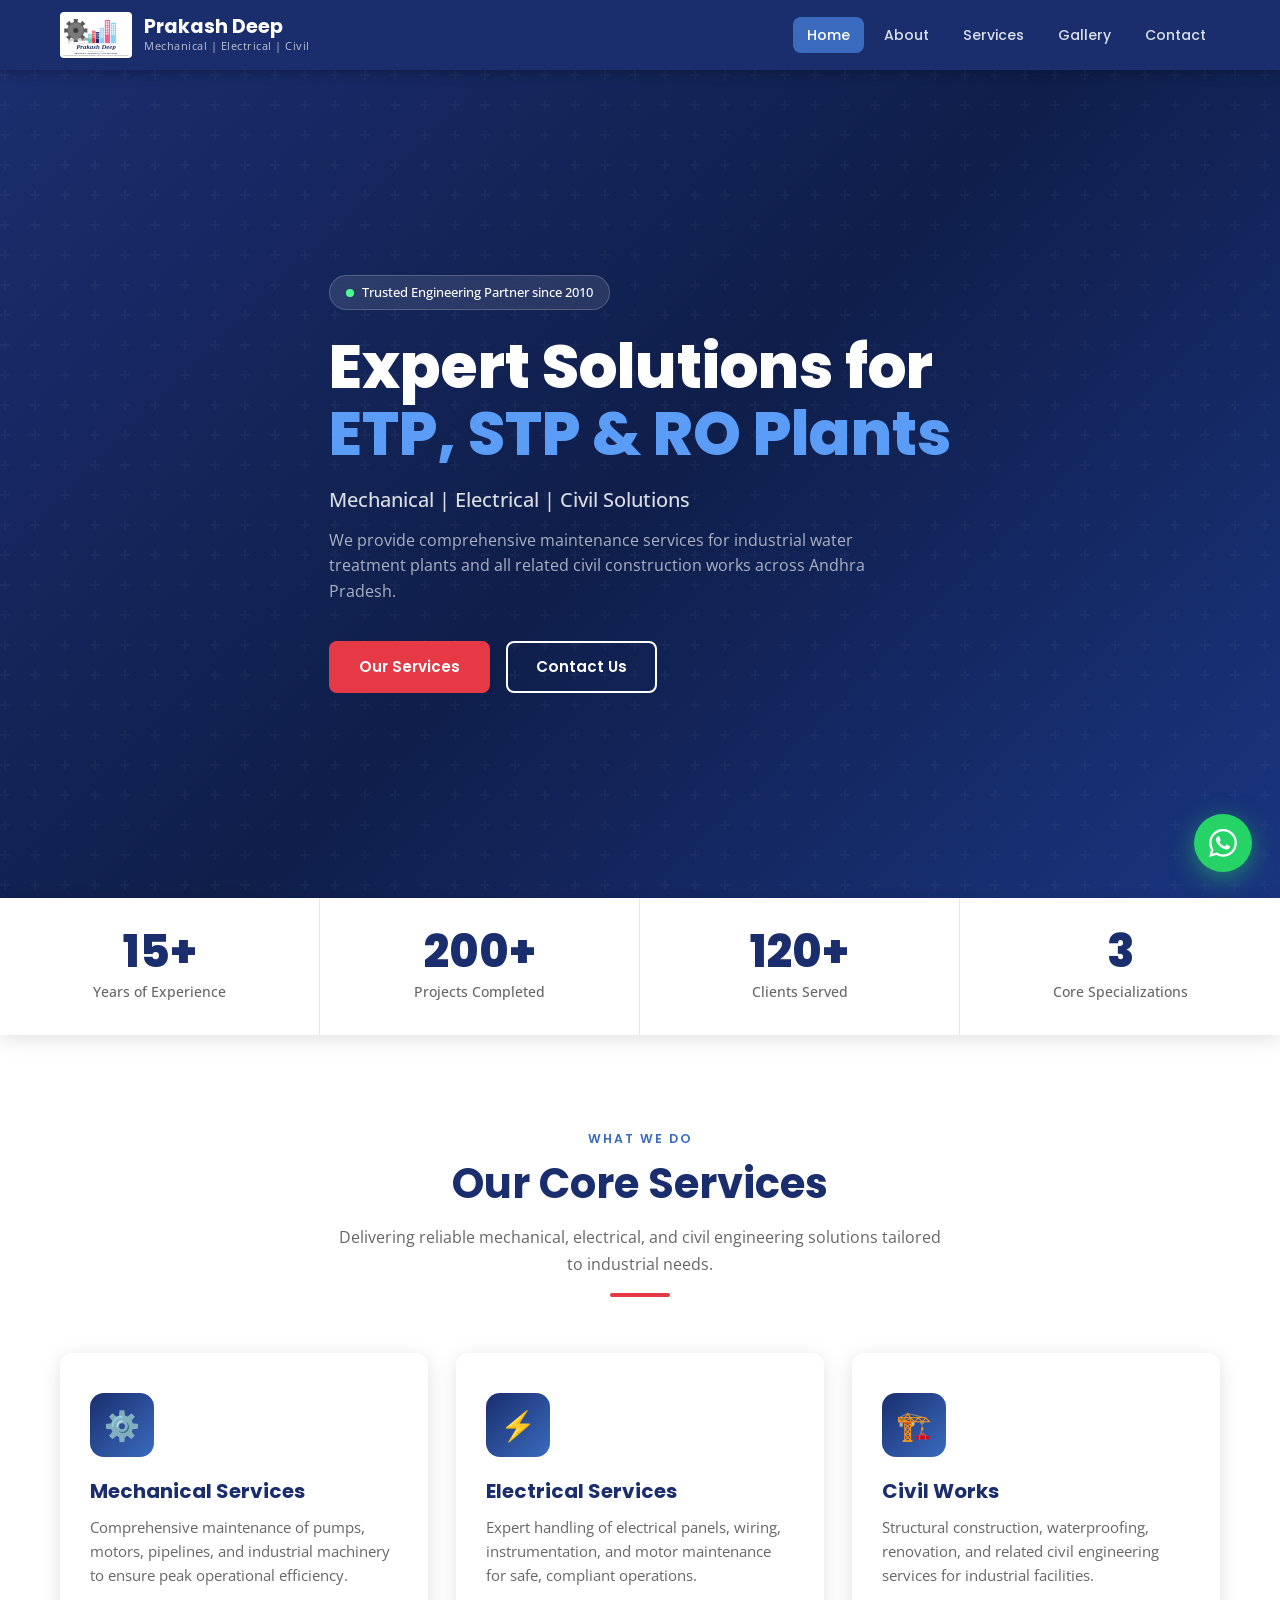
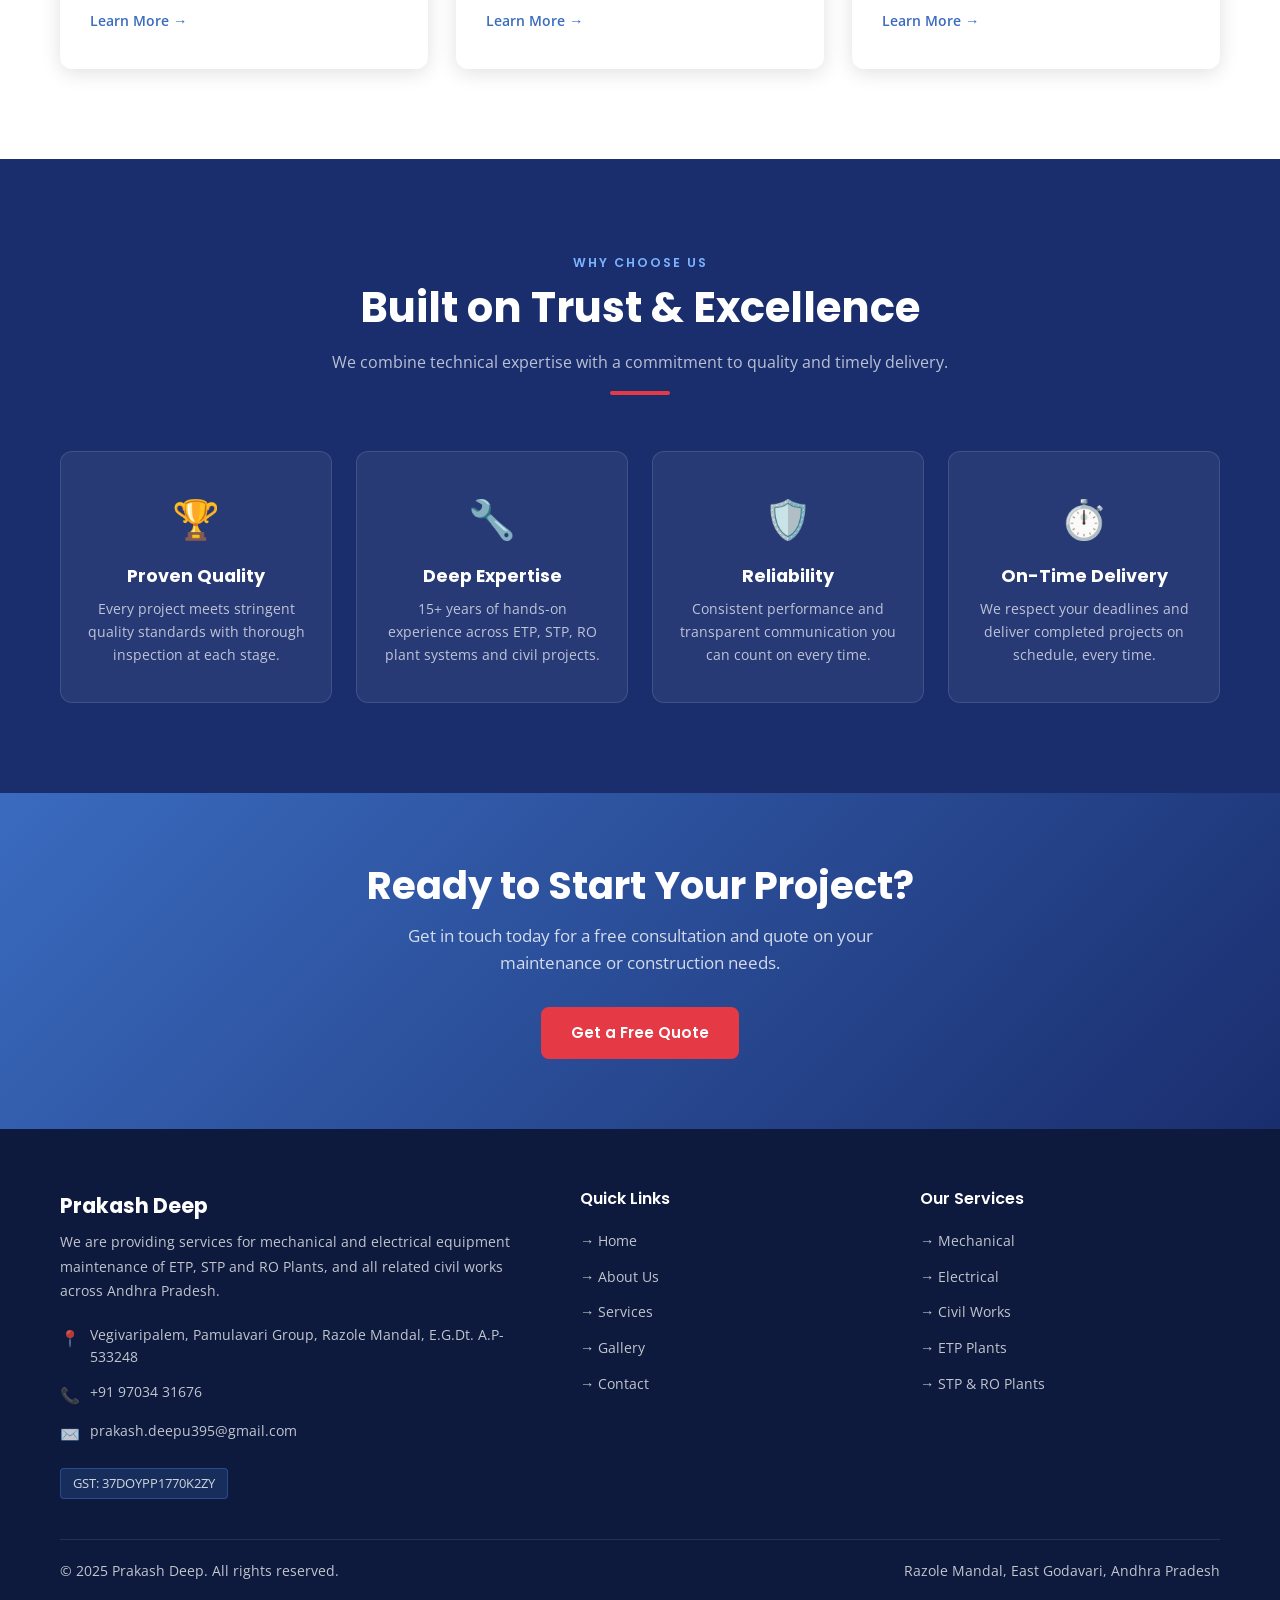
==== index.html @ 6a8afd5a "Initial commit – Prakash Deep business website 5-page static site (Home, About, Services, Gallery, C" ====
<!DOCTYPE html>
<html lang="en">
<head>
  <meta charset="UTF-8" />
  <meta name="viewport" content="width=device-width, initial-scale=1.0" />
  <title>Prakash Deep – Mechanical | Electrical | Civil Solutions</title>
  <meta name="description" content="Prakash Deep – Expert ETP, STP, RO Plant maintenance and civil works in Razole Mandal, East Godavari, Andhra Pradesh." />
  <link rel="icon" href="favicon.ico" />
  <link rel="stylesheet" href="css/style.css" />
</head>
<body>

<!-- ─── NAVBAR ─────────────────────────────────────────── -->
<nav class="navbar">
  <div class="nav-inner">
    <a href="index.html" class="nav-logo">
      <img src="images/logo.svg" alt="Prakash Deep Logo" />
      <div class="nav-logo-text">
        <div class="brand-name">Prakash Deep</div>
        <div class="brand-tagline">Mechanical | Electrical | Civil</div>
      </div>
    </a>

    <ul class="nav-links" id="navLinks">
      <li><a href="index.html" class="active">Home</a></li>
      <li><a href="about.html">About</a></li>
      <li><a href="services.html">Services</a></li>
      <li><a href="gallery.html">Gallery</a></li>
      <li><a href="contact.html">Contact</a></li>
    </ul>

    <button class="hamburger" id="hamburger" aria-label="Toggle menu">
      <span></span><span></span><span></span>
    </button>
  </div>
</nav>

<!-- ─── HERO ────────────────────────────────────────────── -->
<section class="hero">
  <div class="container">
    <div class="hero-content">
      <div class="hero-badge">
        <span class="dot"></span>
        Trusted Engineering Partner since 2010
      </div>

      <h1>
        Expert Solutions for<br />
        <span>ETP, STP &amp; RO Plants</span>
      </h1>

      <p class="hero-sub">Mechanical | Electrical | Civil Solutions</p>

      <p class="hero-desc">
        We provide comprehensive maintenance services for industrial water treatment plants
        and all related civil construction works across Andhra Pradesh.
      </p>

      <div class="hero-cta">
        <a href="services.html" class="btn btn-primary">Our Services</a>
        <a href="contact.html" class="btn btn-outline">Contact Us</a>
      </div>
    </div>
  </div>
</section>

<!-- ─── STATS BAR ───────────────────────────────────────── -->
<section class="stats-bar">
  <div class="stats-grid">
    <div class="stat-item">
      <div class="stat-number">15+</div>
      <div class="stat-label">Years of Experience</div>
    </div>
    <div class="stat-item">
      <div class="stat-number">200+</div>
      <div class="stat-label">Projects Completed</div>
    </div>
    <div class="stat-item">
      <div class="stat-number">120+</div>
      <div class="stat-label">Clients Served</div>
    </div>
    <div class="stat-item">
      <div class="stat-number">3</div>
      <div class="stat-label">Core Specializations</div>
    </div>
  </div>
</section>

<!-- ─── SERVICES OVERVIEW ────────────────────────────────── -->
<section class="section">
  <div class="container">
    <div class="section-header">
      <span class="label">What We Do</span>
      <h2>Our Core Services</h2>
      <p>Delivering reliable mechanical, electrical, and civil engineering solutions tailored to industrial needs.</p>
      <div class="divider"></div>
    </div>

    <div class="services-grid">
      <div class="service-card">
        <div class="service-icon">⚙️</div>
        <h3>Mechanical Services</h3>
        <p>Comprehensive maintenance of pumps, motors, pipelines, and industrial machinery to ensure peak operational efficiency.</p>
        <a href="services.html#mechanical" class="read-more">Learn More →</a>
      </div>

      <div class="service-card">
        <div class="service-icon">⚡</div>
        <h3>Electrical Services</h3>
        <p>Expert handling of electrical panels, wiring, instrumentation, and motor maintenance for safe, compliant operations.</p>
        <a href="services.html#electrical" class="read-more">Learn More →</a>
      </div>

      <div class="service-card">
        <div class="service-icon">🏗️</div>
        <h3>Civil Works</h3>
        <p>Structural construction, waterproofing, renovation, and related civil engineering services for industrial facilities.</p>
        <a href="services.html#civil" class="read-more">Learn More →</a>
      </div>
    </div>
  </div>
</section>

<!-- ─── WHY CHOOSE US ────────────────────────────────────── -->
<section class="section section-navy">
  <div class="container">
    <div class="section-header">
      <span class="label" style="color:#7bb3ff">Why Choose Us</span>
      <h2 style="color:#fff">Built on Trust &amp; Excellence</h2>
      <p style="color:rgba(255,255,255,0.7)">We combine technical expertise with a commitment to quality and timely delivery.</p>
      <div class="divider"></div>
    </div>

    <div class="why-grid">
      <div class="why-card">
        <div class="why-icon">🏆</div>
        <h3>Proven Quality</h3>
        <p>Every project meets stringent quality standards with thorough inspection at each stage.</p>
      </div>
      <div class="why-card">
        <div class="why-icon">🔧</div>
        <h3>Deep Expertise</h3>
        <p>15+ years of hands-on experience across ETP, STP, RO plant systems and civil projects.</p>
      </div>
      <div class="why-card">
        <div class="why-icon">🛡️</div>
        <h3>Reliability</h3>
        <p>Consistent performance and transparent communication you can count on every time.</p>
      </div>
      <div class="why-card">
        <div class="why-icon">⏱️</div>
        <h3>On-Time Delivery</h3>
        <p>We respect your deadlines and deliver completed projects on schedule, every time.</p>
      </div>
    </div>
  </div>
</section>

<!-- ─── CTA BANNER ────────────────────────────────────────── -->
<section class="cta-banner">
  <div class="container">
    <h2>Ready to Start Your Project?</h2>
    <p>Get in touch today for a free consultation and quote on your maintenance or construction needs.</p>
    <a href="contact.html" class="btn btn-primary">Get a Free Quote</a>
  </div>
</section>

<!-- ─── FOOTER ────────────────────────────────────────────── -->
<footer>
  <div class="container">
    <div class="footer-grid">
      <div class="footer-brand">
        <div class="brand-name">Prakash Deep</div>
        <p>We are providing services for mechanical and electrical equipment maintenance of ETP, STP and RO Plants, and all related civil works across Andhra Pradesh.</p>

        <div class="footer-contact-item">
          <span class="icon">📍</span>
          <span>Vegivaripalem, Pamulavari Group, Razole Mandal, E.G.Dt. A.P-533248</span>
        </div>
        <div class="footer-contact-item">
          <span class="icon">📞</span>
          <a href="tel:+919703431676">+91 97034 31676</a>
        </div>
        <div class="footer-contact-item">
          <span class="icon">✉️</span>
          <a href="mailto:prakash.deepu395@gmail.com">prakash.deepu395@gmail.com</a>
        </div>
        <div class="gst-badge">GST: 37DOYPP1770K2ZY</div>
      </div>

      <div class="footer-col">
        <h4>Quick Links</h4>
        <ul>
          <li><a href="index.html">→ Home</a></li>
          <li><a href="about.html">→ About Us</a></li>
          <li><a href="services.html">→ Services</a></li>
          <li><a href="gallery.html">→ Gallery</a></li>
          <li><a href="contact.html">→ Contact</a></li>
        </ul>
      </div>

      <div class="footer-col">
        <h4>Our Services</h4>
        <ul>
          <li><a href="services.html#mechanical">→ Mechanical</a></li>
          <li><a href="services.html#electrical">→ Electrical</a></li>
          <li><a href="services.html#civil">→ Civil Works</a></li>
          <li><a href="services.html#etp">→ ETP Plants</a></li>
          <li><a href="services.html#etp">→ STP &amp; RO Plants</a></li>
        </ul>
      </div>
    </div>

    <div class="footer-bottom">
      <p>© 2025 Prakash Deep. All rights reserved.</p>
      <p>Razole Mandal, East Godavari, Andhra Pradesh</p>
    </div>
  </div>
</footer>

<!-- ─── WHATSAPP FLOAT ─────────────────────────────────────── -->
<a href="https://wa.me/919703431676" class="whatsapp-float" target="_blank" rel="noopener" aria-label="Chat on WhatsApp">
  <svg xmlns="http://www.w3.org/2000/svg" width="28" height="28" viewBox="0 0 24 24" fill="white">
    <path d="M17.472 14.382c-.297-.149-1.758-.867-2.03-.967-.273-.099-.471-.148-.67.15-.197.297-.767.966-.94 1.164-.173.199-.347.223-.644.075-.297-.15-1.255-.463-2.39-1.475-.883-.788-1.48-1.761-1.653-2.059-.173-.297-.018-.458.13-.606.134-.133.298-.347.446-.52.149-.174.198-.298.298-.497.099-.198.05-.371-.025-.52-.075-.149-.669-1.612-.916-2.207-.242-.579-.487-.5-.669-.51-.173-.008-.371-.01-.57-.01-.198 0-.52.074-.792.372-.272.297-1.04 1.016-1.04 2.479 0 1.462 1.065 2.875 1.213 3.074.149.198 2.096 3.2 5.077 4.487.709.306 1.262.489 1.694.625.712.227 1.36.195 1.871.118.571-.085 1.758-.719 2.006-1.413.248-.694.248-1.289.173-1.413-.074-.124-.272-.198-.57-.347m-5.421 7.403h-.004a9.87 9.87 0 01-5.031-1.378l-.361-.214-3.741.982.998-3.648-.235-.374a9.86 9.86 0 01-1.51-5.26c.001-5.45 4.436-9.884 9.888-9.884 2.64 0 5.122 1.03 6.988 2.898a9.825 9.825 0 012.893 6.994c-.003 5.45-4.437 9.884-9.885 9.884m8.413-18.297A11.815 11.815 0 0012.05 0C5.495 0 .16 5.335.157 11.892c0 2.096.547 4.142 1.588 5.945L.057 24l6.305-1.654a11.882 11.882 0 005.683 1.448h.005c6.554 0 11.89-5.335 11.893-11.893a11.821 11.821 0 00-3.48-8.413z"/>
  </svg>
</a>

<script src="js/main.js"></script>
</body>
</html>
---- css/style.css ----
@import url('https://fonts.googleapis.com/css2?family=Poppins:wght@300;400;500;600;700;800&family=Open+Sans:wght@300;400;500;600&display=swap');

*, *::before, *::after { box-sizing: border-box; margin: 0; padding: 0; }

:root {
  --navy: #1a2e6e;
  --blue: #3a6bbf;
  --red: #e63946;
  --light: #e8e8e8;
  --white: #ffffff;
  --text: #333333;
  --text-light: #666666;
  --shadow: 0 4px 20px rgba(0,0,0,0.12);
  --shadow-hover: 0 8px 32px rgba(0,0,0,0.2);
  --radius: 8px;
  --transition: all 0.3s ease;
}

html { scroll-behavior: smooth; }

body {
  font-family: 'Open Sans', sans-serif;
  color: var(--text);
  line-height: 1.6;
  overflow-x: hidden;
}

h1, h2, h3, h4, h5, h6 {
  font-family: 'Poppins', sans-serif;
  line-height: 1.2;
}

a { text-decoration: none; color: inherit; }
img { max-width: 100%; display: block; }
ul { list-style: none; }

.container {
  max-width: 1200px;
  margin: 0 auto;
  padding: 0 20px;
}

/* ─── NAVBAR ─────────────────────────────────── */
.navbar {
  position: sticky;
  top: 0;
  z-index: 1000;
  background: var(--navy);
  box-shadow: 0 2px 12px rgba(0,0,0,0.3);
}

.nav-inner {
  display: flex;
  align-items: center;
  justify-content: space-between;
  padding: 0 20px;
  height: 70px;
  max-width: 1200px;
  margin: 0 auto;
}

.nav-logo {
  display: flex;
  align-items: center;
  gap: 12px;
  color: var(--white);
}

.nav-logo img {
  height: 46px;
  width: auto;
  border-radius: 4px;
}

.nav-logo-text .brand-name {
  font-family: 'Poppins', sans-serif;
  font-weight: 700;
  font-size: 1.2rem;
  color: var(--white);
  line-height: 1.1;
}

.nav-logo-text .brand-tagline {
  font-size: 0.68rem;
  color: rgba(255,255,255,0.7);
  letter-spacing: 0.5px;
}

.nav-links {
  display: flex;
  gap: 6px;
}

.nav-links a {
  color: rgba(255,255,255,0.85);
  font-family: 'Poppins', sans-serif;
  font-size: 0.88rem;
  font-weight: 500;
  padding: 8px 14px;
  border-radius: var(--radius);
  transition: var(--transition);
}

.nav-links a:hover,
.nav-links a.active {
  background: var(--blue);
  color: var(--white);
}

.hamburger {
  display: none;
  flex-direction: column;
  gap: 5px;
  cursor: pointer;
  padding: 6px;
  background: none;
  border: none;
}

.hamburger span {
  display: block;
  width: 26px;
  height: 2px;
  background: var(--white);
  transition: var(--transition);
  border-radius: 2px;
}

.hamburger.open span:nth-child(1) { transform: translateY(7px) rotate(45deg); }
.hamburger.open span:nth-child(2) { opacity: 0; }
.hamburger.open span:nth-child(3) { transform: translateY(-7px) rotate(-45deg); }

/* ─── BUTTONS ────────────────────────────────── */
.btn {
  display: inline-block;
  padding: 12px 28px;
  border-radius: var(--radius);
  font-family: 'Poppins', sans-serif;
  font-weight: 600;
  font-size: 0.95rem;
  cursor: pointer;
  transition: var(--transition);
  border: 2px solid transparent;
}

.btn-primary {
  background: var(--red);
  color: var(--white);
  border-color: var(--red);
}

.btn-primary:hover {
  background: #c62a35;
  border-color: #c62a35;
  transform: translateY(-2px);
  box-shadow: 0 6px 20px rgba(230,57,70,0.4);
}

.btn-outline {
  background: transparent;
  color: var(--white);
  border-color: var(--white);
}

.btn-outline:hover {
  background: var(--white);
  color: var(--navy);
  transform: translateY(-2px);
}

.btn-blue {
  background: var(--blue);
  color: var(--white);
  border-color: var(--blue);
}

.btn-blue:hover {
  background: #2d59a8;
  transform: translateY(-2px);
  box-shadow: 0 6px 20px rgba(58,107,191,0.4);
}

/* ─── SECTION HEADERS ────────────────────────── */
.section-header {
  text-align: center;
  margin-bottom: 56px;
}

.section-header .label {
  display: inline-block;
  font-family: 'Poppins', sans-serif;
  font-size: 0.78rem;
  font-weight: 600;
  letter-spacing: 2px;
  text-transform: uppercase;
  color: var(--blue);
  margin-bottom: 10px;
}

.section-header h2 {
  font-size: clamp(1.8rem, 4vw, 2.6rem);
  color: var(--navy);
  margin-bottom: 16px;
}

.section-header p {
  max-width: 620px;
  margin: 0 auto;
  color: var(--text-light);
  font-size: 1.02rem;
}

.divider {
  width: 60px;
  height: 4px;
  background: var(--red);
  margin: 16px auto 0;
  border-radius: 2px;
}

/* ─── HERO ───────────────────────────────────── */
.hero {
  min-height: 92vh;
  background: linear-gradient(135deg, var(--navy) 0%, #0f1e4a 50%, #1a3580 100%);
  display: flex;
  align-items: center;
  position: relative;
  overflow: hidden;
}

.hero::before {
  content: '';
  position: absolute;
  inset: 0;
  background: url("data:image/svg+xml,%3Csvg width='60' height='60' viewBox='0 0 60 60' xmlns='http://www.w3.org/2000/svg'%3E%3Cg fill='none' fill-rule='evenodd'%3E%3Cg fill='%23ffffff' fill-opacity='0.03'%3E%3Cpath d='M36 34v-4h-2v4h-4v2h4v4h2v-4h4v-2h-4zm0-30V0h-2v4h-4v2h4v4h2V6h4V4h-4zM6 34v-4H4v4H0v2h4v4h2v-4h4v-2H6zM6 4V0H4v4H0v2h4v4h2V6h4V4H6z'/%3E%3C/g%3E%3C/g%3E%3C/svg%3E");
}

.hero-content {
  position: relative;
  z-index: 1;
  color: var(--white);
  max-width: 720px;
}

.hero-badge {
  display: inline-flex;
  align-items: center;
  gap: 8px;
  background: rgba(255,255,255,0.1);
  border: 1px solid rgba(255,255,255,0.2);
  padding: 6px 16px;
  border-radius: 50px;
  font-size: 0.82rem;
  font-weight: 500;
  margin-bottom: 24px;
  backdrop-filter: blur(10px);
}

.hero-badge .dot {
  width: 8px;
  height: 8px;
  background: #4cff91;
  border-radius: 50%;
  animation: pulse 2s infinite;
}

@keyframes pulse {
  0%, 100% { opacity: 1; transform: scale(1); }
  50% { opacity: 0.5; transform: scale(1.3); }
}

.hero h1 {
  font-size: clamp(2.2rem, 5.5vw, 3.8rem);
  font-weight: 800;
  line-height: 1.1;
  margin-bottom: 16px;
}

.hero h1 span { color: #5b9cf6; }

.hero-sub {
  font-size: clamp(1rem, 2vw, 1.25rem);
  color: rgba(255,255,255,0.85);
  margin-bottom: 12px;
  font-weight: 500;
}

.hero-desc {
  font-size: 1rem;
  color: rgba(255,255,255,0.65);
  margin-bottom: 36px;
  max-width: 560px;
}

.hero-cta { display: flex; gap: 16px; flex-wrap: wrap; }

/* ─── STATS BAR ──────────────────────────────── */
.stats-bar {
  background: var(--white);
  box-shadow: var(--shadow);
  position: relative;
  z-index: 2;
}

.stats-grid {
  display: grid;
  grid-template-columns: repeat(4, 1fr);
}

.stat-item {
  text-align: center;
  padding: 32px 20px;
  border-right: 1px solid var(--light);
  transition: var(--transition);
}

.stat-item:last-child { border-right: none; }

.stat-item:hover { background: #f8f9ff; }

.stat-number {
  font-family: 'Poppins', sans-serif;
  font-size: clamp(2rem, 4vw, 2.8rem);
  font-weight: 800;
  color: var(--navy);
  line-height: 1;
  margin-bottom: 6px;
}

.stat-label {
  font-size: 0.85rem;
  color: var(--text-light);
  font-weight: 500;
}

/* ─── SECTIONS ───────────────────────────────── */
.section { padding: 90px 0; }
.section-gray { background: #f5f7ff; }
.section-navy { background: var(--navy); color: var(--white); }

/* ─── SERVICE CARDS ──────────────────────────── */
.services-grid {
  display: grid;
  grid-template-columns: repeat(auto-fit, minmax(300px, 1fr));
  gap: 28px;
}

.service-card {
  background: var(--white);
  border-radius: 12px;
  padding: 36px 30px;
  box-shadow: var(--shadow);
  transition: var(--transition);
  border-top: 4px solid transparent;
  opacity: 0;
  transform: translateY(20px);
}

.service-card.visible {
  opacity: 1;
  transform: translateY(0);
  transition: opacity 0.6s ease, transform 0.6s ease, box-shadow 0.3s ease, border-color 0.3s ease;
}

.service-card:hover {
  box-shadow: var(--shadow-hover);
  transform: translateY(-6px);
  border-top-color: var(--blue);
}

.service-icon {
  width: 64px;
  height: 64px;
  background: linear-gradient(135deg, var(--navy), var(--blue));
  border-radius: 14px;
  display: flex;
  align-items: center;
  justify-content: center;
  font-size: 1.8rem;
  margin-bottom: 22px;
}

.service-card h3 {
  font-size: 1.25rem;
  color: var(--navy);
  margin-bottom: 12px;
}

.service-card p {
  color: var(--text-light);
  margin-bottom: 20px;
  font-size: 0.95rem;
}

.service-card .read-more {
  color: var(--blue);
  font-weight: 600;
  font-size: 0.9rem;
  display: inline-flex;
  align-items: center;
  gap: 6px;
  transition: var(--transition);
}

.service-card .read-more:hover { gap: 10px; color: var(--navy); }

/* ─── WHY CHOOSE US ──────────────────────────── */
.why-grid {
  display: grid;
  grid-template-columns: repeat(auto-fit, minmax(240px, 1fr));
  gap: 24px;
}

.why-card {
  text-align: center;
  padding: 36px 24px;
  border-radius: 12px;
  background: rgba(255,255,255,0.06);
  border: 1px solid rgba(255,255,255,0.12);
  transition: var(--transition);
  opacity: 0;
  transform: translateY(20px);
}

.why-card.visible {
  opacity: 1;
  transform: translateY(0);
  transition: opacity 0.6s ease, transform 0.6s ease, background 0.3s ease;
}

.why-card:hover { background: rgba(255,255,255,0.1); }

.why-icon {
  font-size: 2.4rem;
  margin-bottom: 16px;
}

.why-card h3 {
  font-size: 1.1rem;
  color: var(--white);
  margin-bottom: 10px;
}

.why-card p {
  font-size: 0.9rem;
  color: rgba(255,255,255,0.7);
}

/* ─── CTA BANNER ─────────────────────────────── */
.cta-banner {
  background: linear-gradient(135deg, var(--blue), var(--navy));
  padding: 70px 0;
  text-align: center;
  color: var(--white);
}

.cta-banner h2 {
  font-size: clamp(1.6rem, 3.5vw, 2.4rem);
  margin-bottom: 14px;
}

.cta-banner p {
  font-size: 1.05rem;
  color: rgba(255,255,255,0.8);
  margin-bottom: 30px;
  max-width: 540px;
  margin-left: auto;
  margin-right: auto;
}

/* ─── FOOTER ─────────────────────────────────── */
footer {
  background: #0d1a3d;
  color: rgba(255,255,255,0.75);
  padding: 60px 0 0;
}

.footer-grid {
  display: grid;
  grid-template-columns: 1.6fr 1fr 1fr;
  gap: 40px;
  padding-bottom: 40px;
  border-bottom: 1px solid rgba(255,255,255,0.1);
}

.footer-brand .brand-name {
  font-family: 'Poppins', sans-serif;
  font-size: 1.3rem;
  font-weight: 700;
  color: var(--white);
  margin-bottom: 8px;
}

.footer-brand p {
  font-size: 0.9rem;
  line-height: 1.7;
  margin-bottom: 20px;
}

.footer-contact-item {
  display: flex;
  align-items: flex-start;
  gap: 10px;
  margin-bottom: 12px;
  font-size: 0.88rem;
}

.footer-contact-item .icon { font-size: 1rem; margin-top: 2px; flex-shrink: 0; }

.footer-contact-item a:hover { color: var(--white); }

.footer-col h4 {
  font-family: 'Poppins', sans-serif;
  font-size: 1rem;
  font-weight: 600;
  color: var(--white);
  margin-bottom: 20px;
}

.footer-col ul li { margin-bottom: 10px; }

.footer-col ul li a {
  font-size: 0.9rem;
  transition: var(--transition);
  display: inline-flex;
  align-items: center;
  gap: 6px;
}

.footer-col ul li a:hover { color: var(--white); padding-left: 4px; }

.gst-badge {
  display: inline-block;
  background: rgba(58,107,191,0.25);
  border: 1px solid rgba(58,107,191,0.5);
  padding: 4px 12px;
  border-radius: 4px;
  font-size: 0.82rem;
  color: rgba(255,255,255,0.8);
  margin-top: 8px;
}

.footer-bottom {
  padding: 20px 0;
  display: flex;
  align-items: center;
  justify-content: space-between;
  flex-wrap: wrap;
  gap: 10px;
}

.footer-bottom p { font-size: 0.85rem; }

/* ─── WHATSAPP FLOAT ─────────────────────────── */
.whatsapp-float {
  position: fixed;
  bottom: 28px;
  right: 28px;
  z-index: 999;
  width: 58px;
  height: 58px;
  background: #25d366;
  border-radius: 50%;
  display: flex;
  align-items: center;
  justify-content: center;
  font-size: 1.6rem;
  box-shadow: 0 6px 24px rgba(37,211,102,0.5);
  transition: var(--transition);
  animation: float-bounce 3s ease-in-out infinite;
}

.whatsapp-float:hover {
  transform: scale(1.1);
  box-shadow: 0 8px 30px rgba(37,211,102,0.7);
}

@keyframes float-bounce {
  0%, 100% { transform: translateY(0); }
  50% { transform: translateY(-6px); }
}

/* ─── PAGE HERO (inner pages) ────────────────── */
.page-hero {
  background: linear-gradient(135deg, var(--navy), #1a3580);
  padding: 80px 0 60px;
  color: var(--white);
  text-align: center;
}

.page-hero h1 {
  font-size: clamp(2rem, 4.5vw, 3rem);
  margin-bottom: 12px;
}

.page-hero p {
  color: rgba(255,255,255,0.75);
  font-size: 1.05rem;
  max-width: 520px;
  margin: 0 auto;
}

.breadcrumb {
  display: flex;
  justify-content: center;
  align-items: center;
  gap: 8px;
  margin-bottom: 16px;
  font-size: 0.85rem;
  color: rgba(255,255,255,0.6);
}

.breadcrumb a { color: rgba(255,255,255,0.7); transition: var(--transition); }
.breadcrumb a:hover { color: var(--white); }

/* ─── ABOUT PAGE ─────────────────────────────── */
.about-grid {
  display: grid;
  grid-template-columns: 1fr 1.4fr;
  gap: 60px;
  align-items: center;
}

.about-img-wrap {
  position: relative;
}

.about-img-placeholder {
  background: linear-gradient(135deg, #e8edf8, #c5d3f0);
  border-radius: 16px;
  height: 440px;
  display: flex;
  flex-direction: column;
  align-items: center;
  justify-content: center;
  gap: 12px;
  color: var(--navy);
  font-size: 4rem;
}

.about-img-placeholder p {
  font-size: 0.9rem;
  color: var(--text-light);
  font-family: 'Poppins', sans-serif;
}

.about-badge {
  position: absolute;
  bottom: -20px;
  right: -20px;
  background: var(--navy);
  color: var(--white);
  padding: 18px 24px;
  border-radius: 12px;
  text-align: center;
  box-shadow: var(--shadow);
}

.about-badge .num {
  font-family: 'Poppins', sans-serif;
  font-size: 2rem;
  font-weight: 800;
  line-height: 1;
}

.about-badge .lbl { font-size: 0.78rem; opacity: 0.8; }

.about-content .label {
  display: inline-block;
  font-family: 'Poppins', sans-serif;
  font-size: 0.78rem;
  font-weight: 600;
  letter-spacing: 2px;
  text-transform: uppercase;
  color: var(--blue);
  margin-bottom: 12px;
}

.about-content h2 {
  font-size: clamp(1.8rem, 3.5vw, 2.6rem);
  color: var(--navy);
  margin-bottom: 20px;
}

.about-content p {
  color: var(--text-light);
  margin-bottom: 18px;
  line-height: 1.8;
}

.values-grid {
  display: grid;
  grid-template-columns: repeat(2, 1fr);
  gap: 20px;
  margin-top: 10px;
}

.value-item {
  display: flex;
  align-items: flex-start;
  gap: 14px;
  padding: 18px;
  background: #f5f7ff;
  border-radius: var(--radius);
  border-left: 3px solid var(--blue);
}

.value-icon { font-size: 1.5rem; flex-shrink: 0; }

.value-item h4 {
  font-size: 0.95rem;
  color: var(--navy);
  margin-bottom: 4px;
}

.value-item p { font-size: 0.83rem; color: var(--text-light); margin: 0; }

.gst-card {
  background: linear-gradient(135deg, var(--navy), var(--blue));
  color: var(--white);
  border-radius: 12px;
  padding: 32px;
  margin-top: 40px;
  display: flex;
  align-items: center;
  gap: 20px;
}

.gst-card .gst-icon { font-size: 2.4rem; }

.gst-card h3 { font-size: 1rem; margin-bottom: 6px; }

.gst-card .gst-num {
  font-family: 'Poppins', sans-serif;
  font-size: 1.3rem;
  font-weight: 700;
  letter-spacing: 1px;
}

/* ─── SERVICES PAGE ──────────────────────────── */
.services-full-grid {
  display: grid;
  grid-template-columns: repeat(auto-fit, minmax(320px, 1fr));
  gap: 28px;
}

.service-full-card {
  background: var(--white);
  border-radius: 12px;
  padding: 36px 30px;
  box-shadow: var(--shadow);
  transition: var(--transition);
  opacity: 0;
  transform: translateY(20px);
}

.service-full-card.visible {
  opacity: 1;
  transform: translateY(0);
  transition: opacity 0.6s ease, transform 0.6s ease, box-shadow 0.3s ease;
}

.service-full-card:hover { box-shadow: var(--shadow-hover); transform: translateY(-4px); }

.service-full-card .service-icon { margin-bottom: 20px; }

.service-full-card h3 {
  font-size: 1.3rem;
  color: var(--navy);
  margin-bottom: 16px;
}

.service-full-card ul { padding: 0; }

.service-full-card ul li {
  display: flex;
  align-items: flex-start;
  gap: 10px;
  padding: 8px 0;
  border-bottom: 1px solid #f0f0f0;
  font-size: 0.92rem;
  color: var(--text);
}

.service-full-card ul li:last-child { border-bottom: none; }

.service-full-card ul li::before {
  content: '✓';
  color: var(--blue);
  font-weight: 700;
  flex-shrink: 0;
  margin-top: 1px;
}

.highlight-section {
  background: linear-gradient(135deg, var(--navy), #1a3580);
  border-radius: 16px;
  padding: 48px 40px;
  color: var(--white);
  margin-top: 48px;
}

.highlight-section h2 {
  font-size: clamp(1.6rem, 3vw, 2.2rem);
  margin-bottom: 14px;
}

.highlight-section > p {
  color: rgba(255,255,255,0.8);
  margin-bottom: 36px;
  max-width: 640px;
}

.plant-grid {
  display: grid;
  grid-template-columns: repeat(auto-fit, minmax(220px, 1fr));
  gap: 20px;
}

.plant-card {
  background: rgba(255,255,255,0.08);
  border: 1px solid rgba(255,255,255,0.15);
  border-radius: var(--radius);
  padding: 24px 20px;
  text-align: center;
}

.plant-card .plant-icon { font-size: 2.2rem; margin-bottom: 10px; }

.plant-card h3 {
  font-size: 1rem;
  margin-bottom: 8px;
  color: var(--white);
}

.plant-card p { font-size: 0.85rem; color: rgba(255,255,255,0.7); }

/* ─── GALLERY PAGE ───────────────────────────── */
.filter-bar {
  display: flex;
  justify-content: center;
  gap: 12px;
  flex-wrap: wrap;
  margin-bottom: 40px;
}

.filter-btn {
  padding: 8px 22px;
  border-radius: 50px;
  border: 2px solid var(--navy);
  background: transparent;
  color: var(--navy);
  font-family: 'Poppins', sans-serif;
  font-size: 0.88rem;
  font-weight: 500;
  cursor: pointer;
  transition: var(--transition);
}

.filter-btn:hover,
.filter-btn.active {
  background: var(--navy);
  color: var(--white);
}

.gallery-grid {
  display: grid;
  grid-template-columns: repeat(3, 1fr);
  gap: 20px;
}

.gallery-item {
  border-radius: var(--radius);
  overflow: hidden;
  cursor: pointer;
  position: relative;
  aspect-ratio: 4/3;
  box-shadow: var(--shadow);
  transition: var(--transition);
}

.gallery-item:hover { transform: scale(1.02); box-shadow: var(--shadow-hover); }

.gallery-placeholder {
  width: 100%;
  height: 100%;
  background: linear-gradient(135deg, #c5d3f0, #e8edf8);
  display: flex;
  flex-direction: column;
  align-items: center;
  justify-content: center;
  gap: 8px;
  color: var(--navy);
  font-size: 2.2rem;
  transition: var(--transition);
}

.gallery-item:hover .gallery-placeholder { background: linear-gradient(135deg, #b0c4e8, #d5e0f5); }

.gallery-overlay {
  position: absolute;
  inset: 0;
  background: rgba(26,46,110,0.85);
  display: flex;
  flex-direction: column;
  align-items: center;
  justify-content: center;
  gap: 8px;
  color: var(--white);
  opacity: 0;
  transition: var(--transition);
}

.gallery-item:hover .gallery-overlay { opacity: 1; }

.gallery-overlay h3 { font-size: 1rem; text-align: center; padding: 0 12px; }
.gallery-overlay .cat-badge {
  font-size: 0.75rem;
  background: rgba(255,255,255,0.15);
  padding: 3px 10px;
  border-radius: 20px;
}

.gallery-item[style*="display: none"] { display: none !important; }

/* ─── LIGHTBOX ───────────────────────────────── */
.lightbox {
  position: fixed;
  inset: 0;
  background: rgba(0,0,0,0.92);
  z-index: 9999;
  display: flex;
  align-items: center;
  justify-content: center;
  opacity: 0;
  visibility: hidden;
  transition: opacity 0.3s ease, visibility 0.3s ease;
}

.lightbox.active {
  opacity: 1;
  visibility: visible;
}

.lightbox-inner {
  position: relative;
  max-width: 90vw;
  max-height: 90vh;
  background: var(--white);
  border-radius: 12px;
  overflow: hidden;
  transform: scale(0.9);
  transition: transform 0.3s ease;
}

.lightbox.active .lightbox-inner { transform: scale(1); }

.lightbox-content {
  width: min(700px, 90vw);
  aspect-ratio: 4/3;
  background: linear-gradient(135deg, #c5d3f0, #e8edf8);
  display: flex;
  flex-direction: column;
  align-items: center;
  justify-content: center;
  gap: 12px;
  font-size: 5rem;
  color: var(--navy);
}

.lightbox-footer {
  padding: 16px 24px;
  background: var(--white);
}

.lightbox-footer h3 {
  font-size: 1.1rem;
  color: var(--navy);
  margin-bottom: 4px;
}

.lightbox-footer p { font-size: 0.85rem; color: var(--text-light); }

.lightbox-close {
  position: absolute;
  top: 12px;
  right: 12px;
  width: 36px;
  height: 36px;
  background: var(--red);
  color: var(--white);
  border: none;
  border-radius: 50%;
  font-size: 1.1rem;
  cursor: pointer;
  display: flex;
  align-items: center;
  justify-content: center;
  transition: var(--transition);
  z-index: 1;
}

.lightbox-close:hover { background: #c62a35; transform: rotate(90deg); }

/* ─── CONTACT PAGE ───────────────────────────── */
.contact-grid {
  display: grid;
  grid-template-columns: 1fr 1.3fr;
  gap: 48px;
  align-items: start;
}

.contact-info-cards { display: flex; flex-direction: column; gap: 20px; }

.info-card {
  display: flex;
  align-items: flex-start;
  gap: 18px;
  background: var(--white);
  border-radius: 12px;
  padding: 24px;
  box-shadow: var(--shadow);
  transition: var(--transition);
}

.info-card:hover { transform: translateY(-3px); box-shadow: var(--shadow-hover); }

.info-card-icon {
  width: 52px;
  height: 52px;
  background: linear-gradient(135deg, var(--navy), var(--blue));
  border-radius: 12px;
  display: flex;
  align-items: center;
  justify-content: center;
  font-size: 1.4rem;
  flex-shrink: 0;
}

.info-card h3 {
  font-size: 0.95rem;
  color: var(--navy);
  margin-bottom: 4px;
}

.info-card p, .info-card a {
  font-size: 0.9rem;
  color: var(--text-light);
  line-height: 1.6;
}

.info-card a:hover { color: var(--blue); }

.contact-form-wrap {
  background: var(--white);
  border-radius: 16px;
  padding: 40px;
  box-shadow: var(--shadow);
}

.contact-form-wrap h3 {
  font-size: 1.5rem;
  color: var(--navy);
  margin-bottom: 6px;
}

.contact-form-wrap > p {
  font-size: 0.9rem;
  color: var(--text-light);
  margin-bottom: 28px;
}

.form-row { display: grid; grid-template-columns: 1fr 1fr; gap: 20px; }

.form-group { margin-bottom: 20px; }

.form-group label {
  display: block;
  font-family: 'Poppins', sans-serif;
  font-size: 0.85rem;
  font-weight: 500;
  color: var(--navy);
  margin-bottom: 8px;
}

.form-group label span { color: var(--red); }

.form-group input,
.form-group select,
.form-group textarea {
  width: 100%;
  padding: 12px 16px;
  border: 2px solid #e0e4ef;
  border-radius: var(--radius);
  font-family: 'Open Sans', sans-serif;
  font-size: 0.95rem;
  color: var(--text);
  background: var(--white);
  transition: var(--transition);
  outline: none;
}

.form-group input:focus,
.form-group select:focus,
.form-group textarea:focus {
  border-color: var(--blue);
  box-shadow: 0 0 0 3px rgba(58,107,191,0.12);
}

.form-group input.error,
.form-group select.error,
.form-group textarea.error { border-color: var(--red); }

.form-group textarea { resize: vertical; min-height: 120px; }

.field-error {
  color: var(--red);
  font-size: 0.78rem;
  margin-top: 5px;
  display: none;
}

.field-error.show { display: block; }

.form-success {
  background: #e8f8ef;
  border: 1px solid #4cbb7f;
  color: #1a6b3c;
  border-radius: var(--radius);
  padding: 16px;
  text-align: center;
  font-weight: 500;
  display: none;
  margin-top: 16px;
}

.form-success.show { display: block; }

.map-wrap {
  border-radius: 12px;
  overflow: hidden;
  box-shadow: var(--shadow);
  margin-top: 48px;
}

.map-wrap iframe { display: block; }

/* ─── RESPONSIVE ─────────────────────────────── */
@media (max-width: 900px) {
  .gallery-grid { grid-template-columns: repeat(2, 1fr); }
  .footer-grid { grid-template-columns: 1fr 1fr; }
  .about-grid { grid-template-columns: 1fr; }
  .about-img-wrap { max-width: 440px; margin: 0 auto; }
  .about-badge { right: 0; }
  .contact-grid { grid-template-columns: 1fr; }
}

@media (max-width: 768px) {
  .nav-links {
    position: fixed;
    top: 70px;
    left: 0;
    right: 0;
    background: var(--navy);
    flex-direction: column;
    padding: 20px;
    gap: 4px;
    transform: translateY(-110%);
    transition: transform 0.35s ease;
    box-shadow: 0 8px 24px rgba(0,0,0,0.3);
  }

  .nav-links.open { transform: translateY(0); }

  .hamburger { display: flex; }

  .stats-grid { grid-template-columns: repeat(2, 1fr); }
  .stat-item:nth-child(2) { border-right: none; }

  .values-grid { grid-template-columns: 1fr; }
  .form-row { grid-template-columns: 1fr; }
  .footer-grid { grid-template-columns: 1fr; }
}

@media (max-width: 540px) {
  .gallery-grid { grid-template-columns: 1fr; }
  .stats-grid { grid-template-columns: repeat(2, 1fr); }
  .hero-cta { flex-direction: column; }
  .hero-cta .btn { text-align: center; }
  .contact-form-wrap { padding: 24px; }
  .highlight-section { padding: 32px 24px; }
}
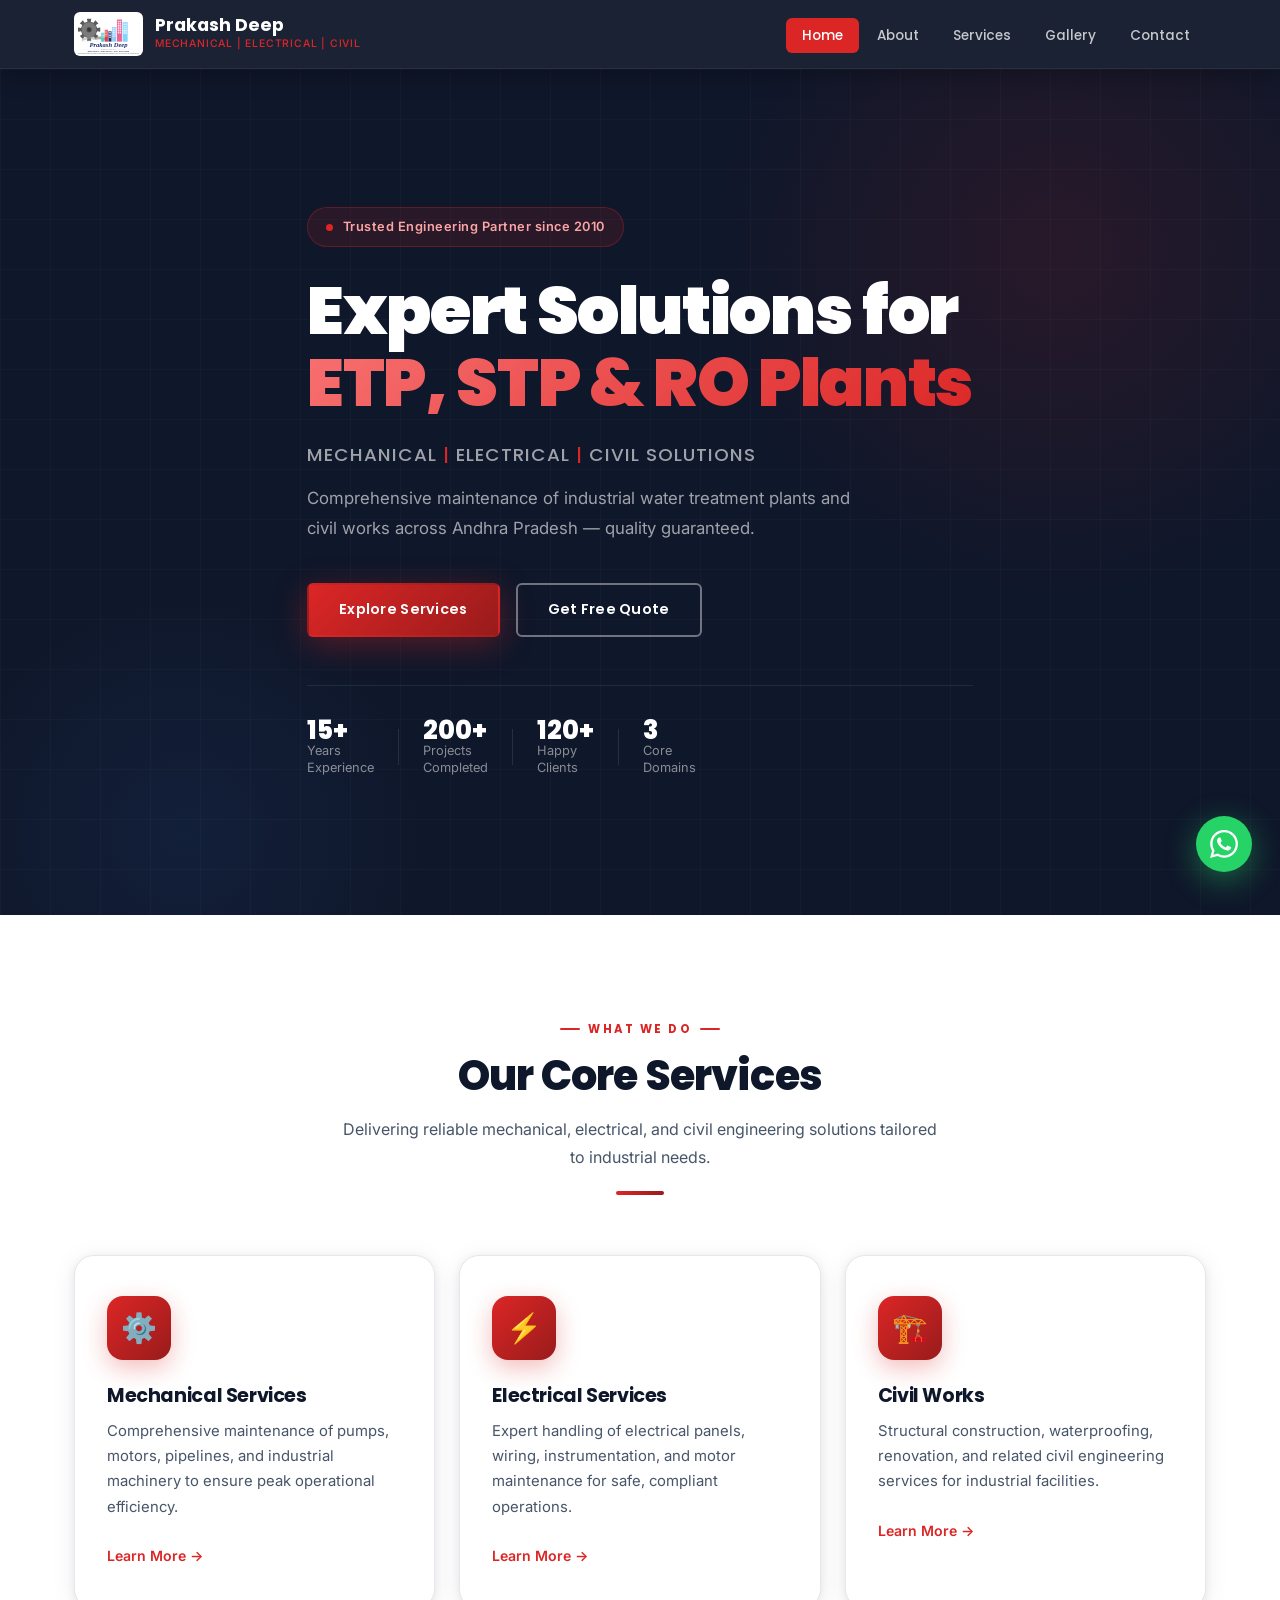
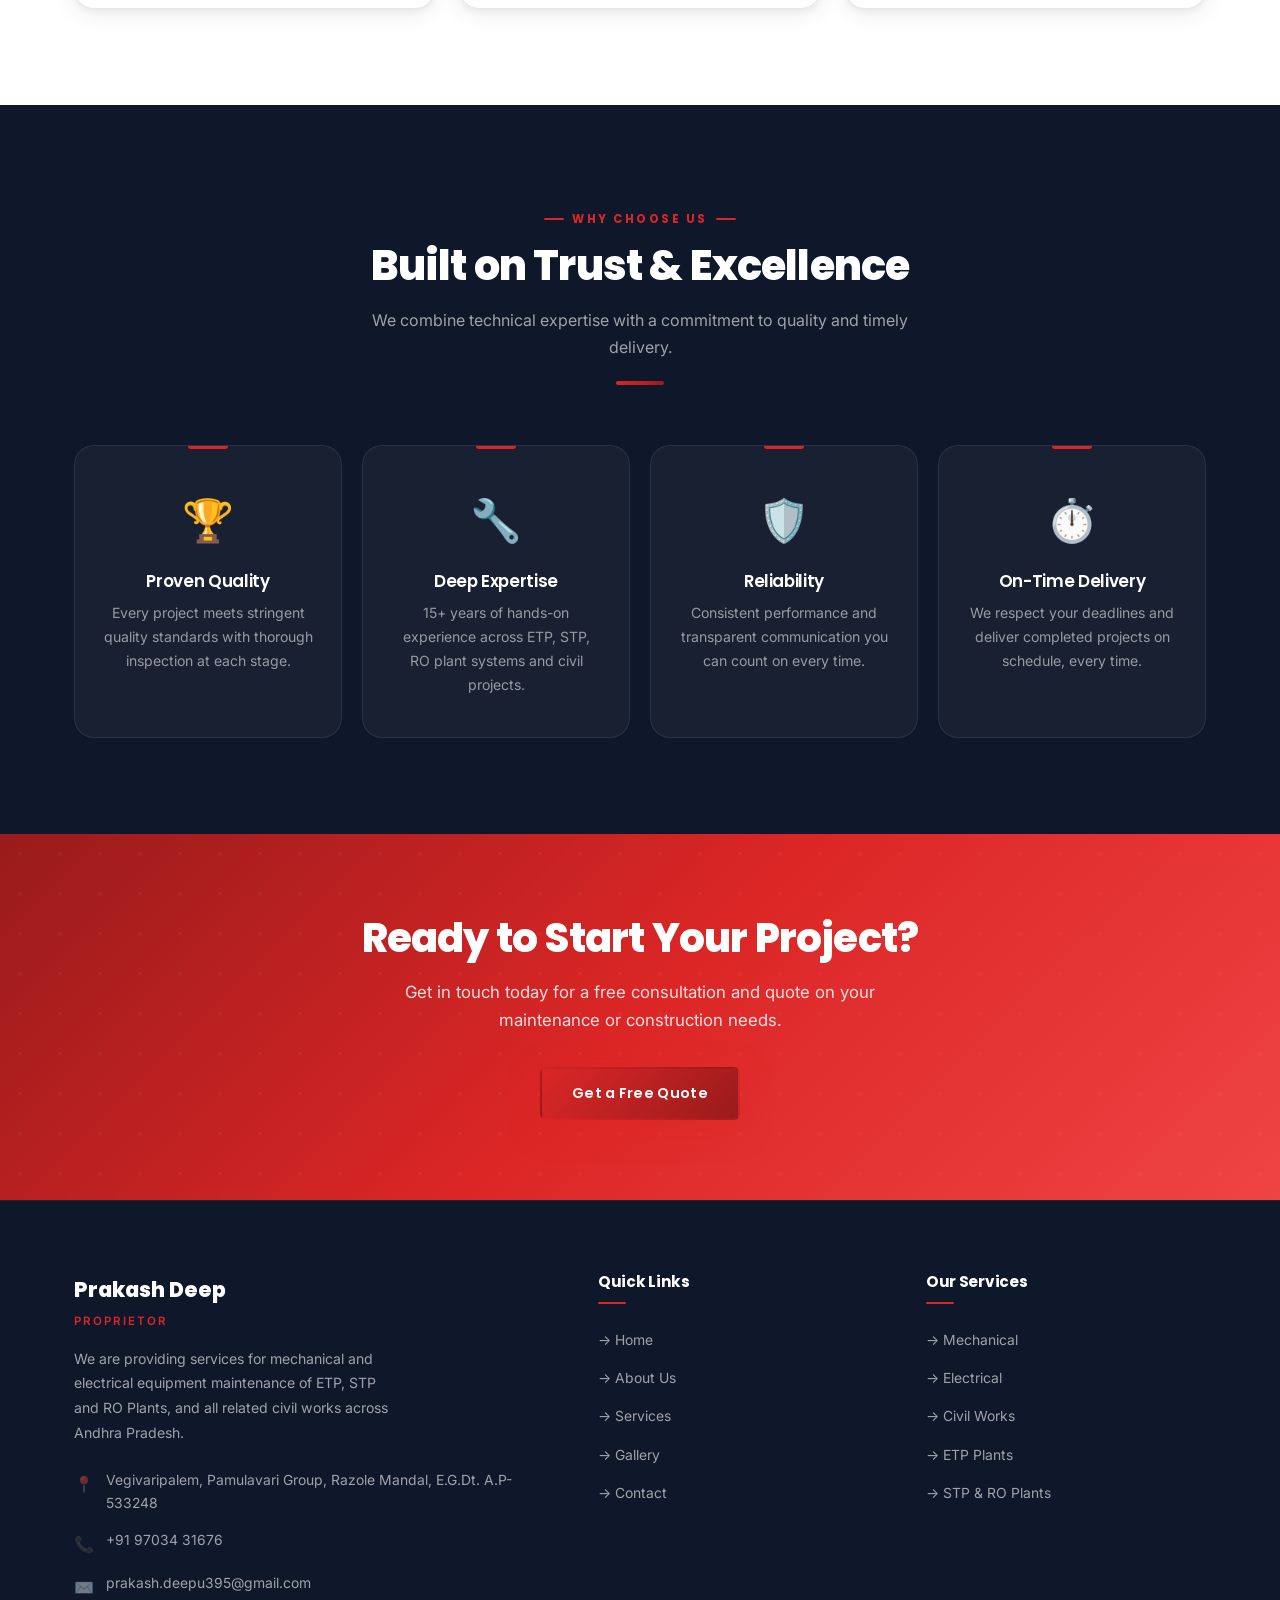
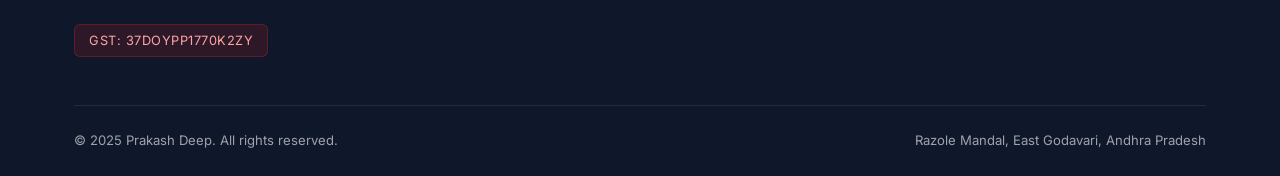
==== commit d424a002: "Premium redesign — red theme, improved mobile layout - Full CSS rewrite: red as primary accent, dark" ====
--- a/index.html
+++ b/index.html
@@ -37,6 +37,7 @@
 
 <!-- ─── HERO ────────────────────────────────────────────── -->
 <section class="hero">
+  <div class="hero-grid-bg"></div>
   <div class="container">
     <div class="hero-content">
       <div class="hero-badge">
@@ -46,45 +47,54 @@
 
       <h1>
         Expert Solutions for<br />
-        <span>ETP, STP &amp; RO Plants</span>
+        <span class="highlight">ETP, STP &amp; RO Plants</span>
       </h1>
 
-      <p class="hero-sub">Mechanical | Electrical | Civil Solutions</p>
+      <p class="hero-sub">Mechanical <span>|</span> Electrical <span>|</span> Civil Solutions</p>
 
       <p class="hero-desc">
-        We provide comprehensive maintenance services for industrial water treatment plants
-        and all related civil construction works across Andhra Pradesh.
+        Comprehensive maintenance of industrial water treatment plants
+        and civil works across Andhra Pradesh — quality guaranteed.
       </p>
 
       <div class="hero-cta">
-        <a href="services.html" class="btn btn-primary">Our Services</a>
-        <a href="contact.html" class="btn btn-outline">Contact Us</a>
-      </div>
-    </div>
-  </div>
-</section>
-
-<!-- ─── STATS BAR ───────────────────────────────────────── -->
-<section class="stats-bar">
-  <div class="stats-grid">
-    <div class="stat-item">
-      <div class="stat-number">15+</div>
-      <div class="stat-label">Years of Experience</div>
-    </div>
-    <div class="stat-item">
-      <div class="stat-number">200+</div>
-      <div class="stat-label">Projects Completed</div>
-    </div>
-    <div class="stat-item">
-      <div class="stat-number">120+</div>
-      <div class="stat-label">Clients Served</div>
-    </div>
-    <div class="stat-item">
-      <div class="stat-number">3</div>
-      <div class="stat-label">Core Specializations</div>
-    </div>
-  </div>
-</section>
+        <a href="services.html" class="btn btn-primary">Explore Services</a>
+        <a href="contact.html" class="btn btn-outline">Get Free Quote</a>
+      </div>
+
+      <div class="hero-trust">
+        <div class="trust-item">
+          <div>
+            <div class="trust-num">15+</div>
+            <div class="trust-lbl">Years<br>Experience</div>
+          </div>
+        </div>
+        <div class="trust-divider"></div>
+        <div class="trust-item">
+          <div>
+            <div class="trust-num">200+</div>
+            <div class="trust-lbl">Projects<br>Completed</div>
+          </div>
+        </div>
+        <div class="trust-divider"></div>
+        <div class="trust-item">
+          <div>
+            <div class="trust-num">120+</div>
+            <div class="trust-lbl">Happy<br>Clients</div>
+          </div>
+        </div>
+        <div class="trust-divider"></div>
+        <div class="trust-item">
+          <div>
+            <div class="trust-num">3</div>
+            <div class="trust-lbl">Core<br>Domains</div>
+          </div>
+        </div>
+      </div>
+    </div>
+  </div>
+</section>
+
 
 <!-- ─── SERVICES OVERVIEW ────────────────────────────────── -->
 <section class="section">
@@ -125,9 +135,9 @@
 <section class="section section-navy">
   <div class="container">
     <div class="section-header">
-      <span class="label" style="color:#7bb3ff">Why Choose Us</span>
+      <span class="label">Why Choose Us</span>
       <h2 style="color:#fff">Built on Trust &amp; Excellence</h2>
-      <p style="color:rgba(255,255,255,0.7)">We combine technical expertise with a commitment to quality and timely delivery.</p>
+      <p style="color:rgba(255,255,255,0.6)">We combine technical expertise with a commitment to quality and timely delivery.</p>
       <div class="divider"></div>
     </div>
 
@@ -171,6 +181,7 @@
     <div class="footer-grid">
       <div class="footer-brand">
         <div class="brand-name">Prakash Deep</div>
+        <div class="brand-sub">Proprietor</div>
         <p>We are providing services for mechanical and electrical equipment maintenance of ETP, STP and RO Plants, and all related civil works across Andhra Pradesh.</p>
 
         <div class="footer-contact-item">
--- a/css/style.css
+++ b/css/style.css
@@ -1,33 +1,47 @@
-@import url('https://fonts.googleapis.com/css2?family=Poppins:wght@300;400;500;600;700;800&family=Open+Sans:wght@300;400;500;600&display=swap');
+@import url('https://fonts.googleapis.com/css2?family=Poppins:wght@300;400;500;600;700;800;900&family=Inter:wght@300;400;500;600&display=swap');
 
 *, *::before, *::after { box-sizing: border-box; margin: 0; padding: 0; }
 
 :root {
-  --navy: #1a2e6e;
-  --blue: #3a6bbf;
-  --red: #e63946;
-  --light: #e8e8e8;
-  --white: #ffffff;
-  --text: #333333;
-  --text-light: #666666;
-  --shadow: 0 4px 20px rgba(0,0,0,0.12);
-  --shadow-hover: 0 8px 32px rgba(0,0,0,0.2);
-  --radius: 8px;
-  --transition: all 0.3s ease;
-}
-
-html { scroll-behavior: smooth; }
+  --red:        #dc2626;
+  --red-dark:   #991b1b;
+  --red-light:  #fee2e2;
+  --navy:       #0f172a;
+  --navy-mid:   #1e293b;
+  --navy-light: #334155;
+  --gold:       #f59e0b;
+  --white:      #ffffff;
+  --off-white:  #f8fafc;
+  --light:      #f1f5f9;
+  --text:       #0f172a;
+  --text-mid:   #475569;
+  --text-light: #94a3b8;
+  --border:     #e2e8f0;
+  --shadow-sm:  0 1px 3px rgba(0,0,0,0.08), 0 1px 2px rgba(0,0,0,0.06);
+  --shadow:     0 4px 24px rgba(0,0,0,0.08), 0 2px 8px rgba(0,0,0,0.06);
+  --shadow-lg:  0 20px 48px rgba(0,0,0,0.12), 0 8px 20px rgba(0,0,0,0.08);
+  --shadow-red: 0 8px 32px rgba(220,38,38,0.35);
+  --radius-sm:  6px;
+  --radius:     12px;
+  --radius-lg:  20px;
+  --ease:       cubic-bezier(0.4, 0, 0.2, 1);
+  --transition: all 0.3s var(--ease);
+}
+
+html { scroll-behavior: smooth; font-size: 16px; }
 
 body {
-  font-family: 'Open Sans', sans-serif;
+  font-family: 'Inter', sans-serif;
   color: var(--text);
-  line-height: 1.6;
+  line-height: 1.65;
   overflow-x: hidden;
+  -webkit-font-smoothing: antialiased;
 }
 
 h1, h2, h3, h4, h5, h6 {
   font-family: 'Poppins', sans-serif;
   line-height: 1.2;
+  letter-spacing: -0.02em;
 }
 
 a { text-decoration: none; color: inherit; }
@@ -35,27 +49,35 @@
 ul { list-style: none; }
 
 .container {
-  max-width: 1200px;
+  max-width: 1180px;
   margin: 0 auto;
-  padding: 0 20px;
-}
+  padding: 0 24px;
+}
+
+/* ─── SCROLLBAR ──────────────────────────────── */
+::-webkit-scrollbar { width: 6px; }
+::-webkit-scrollbar-track { background: var(--navy); }
+::-webkit-scrollbar-thumb { background: var(--red); border-radius: 3px; }
 
 /* ─── NAVBAR ─────────────────────────────────── */
 .navbar {
   position: sticky;
   top: 0;
   z-index: 1000;
-  background: var(--navy);
-  box-shadow: 0 2px 12px rgba(0,0,0,0.3);
+  background: rgba(15, 23, 42, 0.95);
+  backdrop-filter: blur(20px);
+  -webkit-backdrop-filter: blur(20px);
+  border-bottom: 1px solid rgba(255,255,255,0.06);
+  box-shadow: 0 4px 24px rgba(0,0,0,0.3);
 }
 
 .nav-inner {
   display: flex;
   align-items: center;
   justify-content: space-between;
-  padding: 0 20px;
-  height: 70px;
-  max-width: 1200px;
+  padding: 0 24px;
+  height: 68px;
+  max-width: 1180px;
   margin: 0 auto;
 }
 
@@ -64,47 +86,53 @@
   align-items: center;
   gap: 12px;
   color: var(--white);
+  flex-shrink: 0;
 }
 
 .nav-logo img {
-  height: 46px;
+  height: 44px;
   width: auto;
-  border-radius: 4px;
+  border-radius: var(--radius-sm);
 }
 
 .nav-logo-text .brand-name {
   font-family: 'Poppins', sans-serif;
   font-weight: 700;
-  font-size: 1.2rem;
+  font-size: 1.1rem;
   color: var(--white);
   line-height: 1.1;
 }
 
 .nav-logo-text .brand-tagline {
-  font-size: 0.68rem;
-  color: rgba(255,255,255,0.7);
-  letter-spacing: 0.5px;
+  font-size: 0.65rem;
+  color: var(--red);
+  letter-spacing: 0.8px;
+  font-weight: 500;
+  text-transform: uppercase;
 }
 
 .nav-links {
   display: flex;
-  gap: 6px;
+  gap: 2px;
+  align-items: center;
 }
 
 .nav-links a {
-  color: rgba(255,255,255,0.85);
+  color: rgba(255,255,255,0.75);
   font-family: 'Poppins', sans-serif;
-  font-size: 0.88rem;
+  font-size: 0.85rem;
   font-weight: 500;
-  padding: 8px 14px;
-  border-radius: var(--radius);
-  transition: var(--transition);
-}
-
-.nav-links a:hover,
+  padding: 8px 16px;
+  border-radius: var(--radius-sm);
+  transition: var(--transition);
+  position: relative;
+}
+
+.nav-links a:hover { color: var(--white); background: rgba(255,255,255,0.07); }
+
 .nav-links a.active {
-  background: var(--blue);
-  color: var(--white);
+  color: var(--white);
+  background: var(--red);
 }
 
 .hamburger {
@@ -112,14 +140,15 @@
   flex-direction: column;
   gap: 5px;
   cursor: pointer;
-  padding: 6px;
+  padding: 8px;
   background: none;
   border: none;
+  touch-action: manipulation;
 }
 
 .hamburger span {
   display: block;
-  width: 26px;
+  width: 24px;
   height: 2px;
   background: var(--white);
   transition: var(--transition);
@@ -127,177 +156,270 @@
 }
 
 .hamburger.open span:nth-child(1) { transform: translateY(7px) rotate(45deg); }
-.hamburger.open span:nth-child(2) { opacity: 0; }
+.hamburger.open span:nth-child(2) { opacity: 0; transform: scaleX(0); }
 .hamburger.open span:nth-child(3) { transform: translateY(-7px) rotate(-45deg); }
 
 /* ─── BUTTONS ────────────────────────────────── */
 .btn {
-  display: inline-block;
-  padding: 12px 28px;
-  border-radius: var(--radius);
+  display: inline-flex;
+  align-items: center;
+  justify-content: center;
+  gap: 8px;
+  padding: 13px 30px;
+  border-radius: var(--radius-sm);
   font-family: 'Poppins', sans-serif;
   font-weight: 600;
-  font-size: 0.95rem;
+  font-size: 0.9rem;
   cursor: pointer;
   transition: var(--transition);
   border: 2px solid transparent;
+  letter-spacing: 0.02em;
+  touch-action: manipulation;
+  -webkit-tap-highlight-color: transparent;
 }
 
 .btn-primary {
-  background: var(--red);
-  color: var(--white);
-  border-color: var(--red);
+  background: linear-gradient(135deg, var(--red), var(--red-dark));
+  color: var(--white);
+  box-shadow: var(--shadow-red);
 }
 
 .btn-primary:hover {
-  background: #c62a35;
-  border-color: #c62a35;
+  background: linear-gradient(135deg, #ef4444, var(--red));
   transform: translateY(-2px);
-  box-shadow: 0 6px 20px rgba(230,57,70,0.4);
-}
+  box-shadow: 0 12px 40px rgba(220,38,38,0.5);
+}
+
+.btn-primary:active { transform: translateY(0); }
 
 .btn-outline {
   background: transparent;
   color: var(--white);
+  border-color: rgba(255,255,255,0.4);
+}
+
+.btn-outline:hover {
+  background: rgba(255,255,255,0.1);
   border-color: var(--white);
-}
-
-.btn-outline:hover {
-  background: var(--white);
-  color: var(--navy);
   transform: translateY(-2px);
 }
 
 .btn-blue {
-  background: var(--blue);
-  color: var(--white);
-  border-color: var(--blue);
-}
-
-.btn-blue:hover {
-  background: #2d59a8;
-  transform: translateY(-2px);
-  box-shadow: 0 6px 20px rgba(58,107,191,0.4);
-}
-
-/* ─── SECTION HEADERS ────────────────────────── */
-.section-header {
-  text-align: center;
-  margin-bottom: 56px;
-}
-
-.section-header .label {
+  background: linear-gradient(135deg, #3b82f6, #1d4ed8);
+  color: var(--white);
+}
+
+.btn-blue:hover { transform: translateY(-2px); box-shadow: 0 8px 24px rgba(59,130,246,0.4); }
+
+/* ─── LABELS & SECTION HEADERS ───────────────── */
+.section-header { text-align: center; margin-bottom: 60px; }
+
+.section-header .label,
+.label {
+  display: inline-flex;
+  align-items: center;
+  gap: 8px;
+  font-family: 'Poppins', sans-serif;
+  font-size: 0.72rem;
+  font-weight: 700;
+  letter-spacing: 2.5px;
+  text-transform: uppercase;
+  color: var(--red);
+  margin-bottom: 12px;
+}
+
+.section-header .label::before,
+.section-header .label::after {
+  content: '';
   display: inline-block;
-  font-family: 'Poppins', sans-serif;
-  font-size: 0.78rem;
-  font-weight: 600;
-  letter-spacing: 2px;
-  text-transform: uppercase;
-  color: var(--blue);
-  margin-bottom: 10px;
+  width: 20px;
+  height: 2px;
+  background: var(--red);
+  border-radius: 1px;
 }
 
 .section-header h2 {
   font-size: clamp(1.8rem, 4vw, 2.6rem);
   color: var(--navy);
   margin-bottom: 16px;
+  font-weight: 800;
 }
 
 .section-header p {
-  max-width: 620px;
+  max-width: 600px;
   margin: 0 auto;
-  color: var(--text-light);
-  font-size: 1.02rem;
+  color: var(--text-mid);
+  font-size: 1rem;
+  line-height: 1.7;
 }
 
 .divider {
-  width: 60px;
+  width: 48px;
   height: 4px;
-  background: var(--red);
-  margin: 16px auto 0;
+  background: linear-gradient(90deg, var(--red), var(--red-dark));
+  margin: 20px auto 0;
   border-radius: 2px;
 }
 
 /* ─── HERO ───────────────────────────────────── */
 .hero {
-  min-height: 92vh;
-  background: linear-gradient(135deg, var(--navy) 0%, #0f1e4a 50%, #1a3580 100%);
+  min-height: 94vh;
+  background: var(--navy);
   display: flex;
   align-items: center;
   position: relative;
   overflow: hidden;
 }
 
+/* Geometric background elements */
 .hero::before {
   content: '';
   position: absolute;
+  top: -20%;
+  right: -10%;
+  width: 700px;
+  height: 700px;
+  background: radial-gradient(circle, rgba(220,38,38,0.12) 0%, transparent 70%);
+  border-radius: 50%;
+  pointer-events: none;
+}
+
+.hero::after {
+  content: '';
+  position: absolute;
+  bottom: -20%;
+  left: -5%;
+  width: 500px;
+  height: 500px;
+  background: radial-gradient(circle, rgba(59,130,246,0.08) 0%, transparent 70%);
+  border-radius: 50%;
+  pointer-events: none;
+}
+
+.hero-grid-bg {
+  position: absolute;
   inset: 0;
-  background: url("data:image/svg+xml,%3Csvg width='60' height='60' viewBox='0 0 60 60' xmlns='http://www.w3.org/2000/svg'%3E%3Cg fill='none' fill-rule='evenodd'%3E%3Cg fill='%23ffffff' fill-opacity='0.03'%3E%3Cpath d='M36 34v-4h-2v4h-4v2h4v4h2v-4h4v-2h-4zm0-30V0h-2v4h-4v2h4v4h2V6h4V4h-4zM6 34v-4H4v4H0v2h4v4h2v-4h4v-2H6zM6 4V0H4v4H0v2h4v4h2V6h4V4H6z'/%3E%3C/g%3E%3C/g%3E%3C/svg%3E");
+  background-image:
+    linear-gradient(rgba(255,255,255,0.025) 1px, transparent 1px),
+    linear-gradient(90deg, rgba(255,255,255,0.025) 1px, transparent 1px);
+  background-size: 50px 50px;
+  pointer-events: none;
 }
 
 .hero-content {
   position: relative;
-  z-index: 1;
-  color: var(--white);
-  max-width: 720px;
+  z-index: 2;
+  color: var(--white);
+  max-width: 780px;
+  padding: 60px 0;
 }
 
 .hero-badge {
   display: inline-flex;
   align-items: center;
-  gap: 8px;
+  gap: 10px;
+  background: rgba(220,38,38,0.12);
+  border: 1px solid rgba(220,38,38,0.3);
+  padding: 8px 18px;
+  border-radius: 50px;
+  font-size: 0.8rem;
+  font-weight: 600;
+  margin-bottom: 28px;
+  color: #fca5a5;
+  letter-spacing: 0.5px;
+}
+
+.hero-badge .dot {
+  width: 7px;
+  height: 7px;
+  background: var(--red);
+  border-radius: 50%;
+  animation: pulse-dot 2s infinite;
+  flex-shrink: 0;
+}
+
+@keyframes pulse-dot {
+  0%, 100% { opacity: 1; box-shadow: 0 0 0 0 rgba(220,38,38,0.4); }
+  50% { opacity: 0.8; box-shadow: 0 0 0 6px rgba(220,38,38,0); }
+}
+
+.hero h1 {
+  font-size: clamp(2.4rem, 5.5vw, 4.2rem);
+  font-weight: 900;
+  line-height: 1.08;
+  margin-bottom: 20px;
+  color: var(--white);
+}
+
+.hero h1 .highlight {
+  background: linear-gradient(135deg, #f87171, var(--red));
+  -webkit-background-clip: text;
+  -webkit-text-fill-color: transparent;
+  background-clip: text;
+}
+
+.hero-sub {
+  font-family: 'Poppins', sans-serif;
+  font-size: clamp(0.95rem, 2vw, 1.15rem);
+  color: rgba(255,255,255,0.6);
+  margin-bottom: 14px;
+  font-weight: 500;
+  letter-spacing: 1px;
+  text-transform: uppercase;
+}
+
+.hero-sub span { color: var(--red); }
+
+.hero-desc {
+  font-size: 1.05rem;
+  color: rgba(255,255,255,0.6);
+  margin-bottom: 40px;
+  max-width: 560px;
+  line-height: 1.75;
+}
+
+.hero-cta { display: flex; gap: 16px; flex-wrap: wrap; }
+
+.hero-trust {
+  display: flex;
+  align-items: center;
+  gap: 24px;
+  margin-top: 48px;
+  padding-top: 32px;
+  border-top: 1px solid rgba(255,255,255,0.08);
+  flex-wrap: wrap;
+}
+
+.trust-item {
+  display: flex;
+  align-items: center;
+  gap: 10px;
+}
+
+.trust-num {
+  font-family: 'Poppins', sans-serif;
+  font-size: 1.6rem;
+  font-weight: 800;
+  color: var(--white);
+  line-height: 1;
+}
+
+.trust-lbl {
+  font-size: 0.8rem;
+  color: rgba(255,255,255,0.5);
+  line-height: 1.3;
+}
+
+.trust-divider {
+  width: 1px;
+  height: 36px;
   background: rgba(255,255,255,0.1);
-  border: 1px solid rgba(255,255,255,0.2);
-  padding: 6px 16px;
-  border-radius: 50px;
-  font-size: 0.82rem;
-  font-weight: 500;
-  margin-bottom: 24px;
-  backdrop-filter: blur(10px);
-}
-
-.hero-badge .dot {
-  width: 8px;
-  height: 8px;
-  background: #4cff91;
-  border-radius: 50%;
-  animation: pulse 2s infinite;
-}
-
-@keyframes pulse {
-  0%, 100% { opacity: 1; transform: scale(1); }
-  50% { opacity: 0.5; transform: scale(1.3); }
-}
-
-.hero h1 {
-  font-size: clamp(2.2rem, 5.5vw, 3.8rem);
-  font-weight: 800;
-  line-height: 1.1;
-  margin-bottom: 16px;
-}
-
-.hero h1 span { color: #5b9cf6; }
-
-.hero-sub {
-  font-size: clamp(1rem, 2vw, 1.25rem);
-  color: rgba(255,255,255,0.85);
-  margin-bottom: 12px;
-  font-weight: 500;
-}
-
-.hero-desc {
-  font-size: 1rem;
-  color: rgba(255,255,255,0.65);
-  margin-bottom: 36px;
-  max-width: 560px;
-}
-
-.hero-cta { display: flex; gap: 16px; flex-wrap: wrap; }
+}
 
 /* ─── STATS BAR ──────────────────────────────── */
 .stats-bar {
   background: var(--white);
-  box-shadow: var(--shadow);
+  box-shadow: 0 8px 40px rgba(0,0,0,0.1);
   position: relative;
   z-index: 2;
 }
@@ -309,239 +431,339 @@
 
 .stat-item {
   text-align: center;
-  padding: 32px 20px;
-  border-right: 1px solid var(--light);
-  transition: var(--transition);
-}
-
+  padding: 36px 24px;
+  border-right: 1px solid var(--border);
+  position: relative;
+  overflow: hidden;
+  transition: var(--transition);
+}
+
+.stat-item::before {
+  content: '';
+  position: absolute;
+  bottom: 0;
+  left: 0;
+  right: 0;
+  height: 3px;
+  background: linear-gradient(90deg, var(--red), var(--red-dark));
+  transform: scaleX(0);
+  transition: transform 0.3s var(--ease);
+}
+
+.stat-item:hover::before { transform: scaleX(1); }
 .stat-item:last-child { border-right: none; }
-
-.stat-item:hover { background: #f8f9ff; }
 
 .stat-number {
   font-family: 'Poppins', sans-serif;
   font-size: clamp(2rem, 4vw, 2.8rem);
-  font-weight: 800;
-  color: var(--navy);
+  font-weight: 900;
+  background: linear-gradient(135deg, var(--red), var(--red-dark));
+  -webkit-background-clip: text;
+  -webkit-text-fill-color: transparent;
+  background-clip: text;
   line-height: 1;
-  margin-bottom: 6px;
+  margin-bottom: 8px;
 }
 
 .stat-label {
-  font-size: 0.85rem;
-  color: var(--text-light);
+  font-size: 0.82rem;
+  color: var(--text-mid);
   font-weight: 500;
+  letter-spacing: 0.3px;
 }
 
 /* ─── SECTIONS ───────────────────────────────── */
-.section { padding: 90px 0; }
-.section-gray { background: #f5f7ff; }
-.section-navy { background: var(--navy); color: var(--white); }
+.section { padding: 96px 0; }
+.section-gray { background: var(--off-white); }
+.section-navy { background: var(--navy); }
 
 /* ─── SERVICE CARDS ──────────────────────────── */
 .services-grid {
   display: grid;
   grid-template-columns: repeat(auto-fit, minmax(300px, 1fr));
-  gap: 28px;
+  gap: 24px;
 }
 
 .service-card {
   background: var(--white);
-  border-radius: 12px;
-  padding: 36px 30px;
+  border-radius: var(--radius-lg);
+  padding: 40px 32px;
   box-shadow: var(--shadow);
   transition: var(--transition);
-  border-top: 4px solid transparent;
+  border: 1px solid var(--border);
+  position: relative;
+  overflow: hidden;
   opacity: 0;
-  transform: translateY(20px);
+  transform: translateY(24px);
+}
+
+.service-card::before {
+  content: '';
+  position: absolute;
+  top: 0;
+  left: 0;
+  right: 0;
+  height: 4px;
+  background: linear-gradient(90deg, var(--red), var(--red-dark));
+  transform: scaleX(0);
+  transform-origin: left;
+  transition: transform 0.4s var(--ease);
 }
 
 .service-card.visible {
   opacity: 1;
   transform: translateY(0);
-  transition: opacity 0.6s ease, transform 0.6s ease, box-shadow 0.3s ease, border-color 0.3s ease;
+  transition: opacity 0.6s var(--ease), transform 0.6s var(--ease),
+              box-shadow 0.3s ease, border-color 0.3s ease;
 }
 
 .service-card:hover {
-  box-shadow: var(--shadow-hover);
+  box-shadow: var(--shadow-lg);
   transform: translateY(-6px);
-  border-top-color: var(--blue);
-}
+  border-color: transparent;
+}
+
+.service-card:hover::before { transform: scaleX(1); }
 
 .service-icon {
   width: 64px;
   height: 64px;
-  background: linear-gradient(135deg, var(--navy), var(--blue));
-  border-radius: 14px;
+  background: linear-gradient(135deg, var(--red), var(--red-dark));
+  border-radius: 16px;
   display: flex;
   align-items: center;
   justify-content: center;
   font-size: 1.8rem;
-  margin-bottom: 22px;
+  margin-bottom: 24px;
+  box-shadow: 0 8px 24px rgba(220,38,38,0.3);
 }
 
 .service-card h3 {
-  font-size: 1.25rem;
+  font-size: 1.2rem;
   color: var(--navy);
   margin-bottom: 12px;
+  font-weight: 700;
 }
 
 .service-card p {
-  color: var(--text-light);
-  margin-bottom: 20px;
-  font-size: 0.95rem;
+  color: var(--text-mid);
+  margin-bottom: 22px;
+  font-size: 0.93rem;
+  line-height: 1.7;
 }
 
 .service-card .read-more {
-  color: var(--blue);
+  color: var(--red);
   font-weight: 600;
-  font-size: 0.9rem;
+  font-size: 0.88rem;
   display: inline-flex;
   align-items: center;
   gap: 6px;
   transition: var(--transition);
 }
 
-.service-card .read-more:hover { gap: 10px; color: var(--navy); }
+.service-card .read-more:hover { gap: 10px; }
 
 /* ─── WHY CHOOSE US ──────────────────────────── */
 .why-grid {
   display: grid;
   grid-template-columns: repeat(auto-fit, minmax(240px, 1fr));
-  gap: 24px;
+  gap: 20px;
 }
 
 .why-card {
   text-align: center;
-  padding: 36px 24px;
-  border-radius: 12px;
-  background: rgba(255,255,255,0.06);
-  border: 1px solid rgba(255,255,255,0.12);
+  padding: 40px 28px;
+  border-radius: var(--radius-lg);
+  background: rgba(255,255,255,0.04);
+  border: 1px solid rgba(255,255,255,0.08);
   transition: var(--transition);
   opacity: 0;
-  transform: translateY(20px);
+  transform: translateY(24px);
+  position: relative;
+  overflow: hidden;
+}
+
+.why-card::before {
+  content: '';
+  position: absolute;
+  top: 0;
+  left: 50%;
+  transform: translateX(-50%);
+  width: 40px;
+  height: 3px;
+  background: var(--red);
+  border-radius: 0 0 3px 3px;
 }
 
 .why-card.visible {
   opacity: 1;
   transform: translateY(0);
-  transition: opacity 0.6s ease, transform 0.6s ease, background 0.3s ease;
-}
-
-.why-card:hover { background: rgba(255,255,255,0.1); }
+  transition: opacity 0.6s var(--ease), transform 0.6s var(--ease),
+              background 0.3s ease;
+}
+
+.why-card:hover { background: rgba(255,255,255,0.07); border-color: rgba(220,38,38,0.2); }
 
 .why-icon {
-  font-size: 2.4rem;
+  font-size: 2.6rem;
   margin-bottom: 16px;
+  display: block;
 }
 
 .why-card h3 {
-  font-size: 1.1rem;
+  font-size: 1.05rem;
   color: var(--white);
   margin-bottom: 10px;
-}
-
-.why-card p {
-  font-size: 0.9rem;
-  color: rgba(255,255,255,0.7);
-}
+  font-weight: 600;
+}
+
+.why-card p { font-size: 0.88rem; color: rgba(255,255,255,0.55); line-height: 1.7; }
 
 /* ─── CTA BANNER ─────────────────────────────── */
 .cta-banner {
-  background: linear-gradient(135deg, var(--blue), var(--navy));
-  padding: 70px 0;
+  background: linear-gradient(135deg, var(--red-dark) 0%, var(--red) 50%, #ef4444 100%);
+  padding: 80px 0;
   text-align: center;
   color: var(--white);
-}
+  position: relative;
+  overflow: hidden;
+}
+
+.cta-banner::before {
+  content: '';
+  position: absolute;
+  inset: 0;
+  background: url("data:image/svg+xml,%3Csvg width='40' height='40' viewBox='0 0 40 40' xmlns='http://www.w3.org/2000/svg'%3E%3Cg fill='%23ffffff' fill-opacity='0.04'%3E%3Ccircle cx='20' cy='20' r='2'/%3E%3C/g%3E%3C/svg%3E");
+}
+
+.cta-banner .container { position: relative; z-index: 1; }
 
 .cta-banner h2 {
-  font-size: clamp(1.6rem, 3.5vw, 2.4rem);
-  margin-bottom: 14px;
+  font-size: clamp(1.7rem, 3.5vw, 2.5rem);
+  margin-bottom: 16px;
+  font-weight: 800;
 }
 
 .cta-banner p {
   font-size: 1.05rem;
-  color: rgba(255,255,255,0.8);
-  margin-bottom: 30px;
-  max-width: 540px;
+  color: rgba(255,255,255,0.85);
+  margin-bottom: 32px;
+  max-width: 520px;
   margin-left: auto;
   margin-right: auto;
+  line-height: 1.7;
+}
+
+.cta-banner .btn-outline {
+  border-color: rgba(255,255,255,0.5);
 }
 
 /* ─── FOOTER ─────────────────────────────────── */
 footer {
-  background: #0d1a3d;
-  color: rgba(255,255,255,0.75);
-  padding: 60px 0 0;
+  background: var(--navy);
+  color: rgba(255,255,255,0.6);
+  padding: 72px 0 0;
+  border-top: 1px solid rgba(255,255,255,0.05);
 }
 
 .footer-grid {
   display: grid;
-  grid-template-columns: 1.6fr 1fr 1fr;
-  gap: 40px;
-  padding-bottom: 40px;
-  border-bottom: 1px solid rgba(255,255,255,0.1);
+  grid-template-columns: 1.7fr 1fr 1fr;
+  gap: 48px;
+  padding-bottom: 48px;
+  border-bottom: 1px solid rgba(255,255,255,0.08);
 }
 
 .footer-brand .brand-name {
   font-family: 'Poppins', sans-serif;
   font-size: 1.3rem;
-  font-weight: 700;
-  color: var(--white);
-  margin-bottom: 8px;
-}
-
-.footer-brand p {
-  font-size: 0.9rem;
-  line-height: 1.7;
-  margin-bottom: 20px;
+  font-weight: 800;
+  color: var(--white);
+  margin-bottom: 4px;
+}
+
+.footer-brand .brand-sub {
+  font-size: 0.72rem;
+  color: var(--red);
+  text-transform: uppercase;
+  letter-spacing: 2px;
+  font-weight: 600;
+  margin-bottom: 16px;
+}
+
+.footer-brand > p {
+  font-size: 0.88rem;
+  line-height: 1.75;
+  margin-bottom: 24px;
+  max-width: 320px;
 }
 
 .footer-contact-item {
   display: flex;
   align-items: flex-start;
-  gap: 10px;
-  margin-bottom: 12px;
-  font-size: 0.88rem;
-}
-
-.footer-contact-item .icon { font-size: 1rem; margin-top: 2px; flex-shrink: 0; }
-
-.footer-contact-item a:hover { color: var(--white); }
+  gap: 12px;
+  margin-bottom: 14px;
+  font-size: 0.87rem;
+}
+
+.footer-contact-item .icon {
+  font-size: 1rem;
+  margin-top: 2px;
+  flex-shrink: 0;
+  opacity: 0.7;
+}
+
+.footer-contact-item a { transition: color 0.2s; }
+.footer-contact-item a:hover { color: var(--red); }
+
+.gst-badge {
+  display: inline-block;
+  background: rgba(220,38,38,0.15);
+  border: 1px solid rgba(220,38,38,0.3);
+  padding: 5px 14px;
+  border-radius: var(--radius-sm);
+  font-size: 0.8rem;
+  color: #fca5a5;
+  margin-top: 10px;
+  letter-spacing: 0.5px;
+}
 
 .footer-col h4 {
   font-family: 'Poppins', sans-serif;
-  font-size: 1rem;
-  font-weight: 600;
-  color: var(--white);
-  margin-bottom: 20px;
-}
-
-.footer-col ul li { margin-bottom: 10px; }
+  font-size: 0.95rem;
+  font-weight: 700;
+  color: var(--white);
+  margin-bottom: 22px;
+  position: relative;
+  padding-bottom: 12px;
+}
+
+.footer-col h4::after {
+  content: '';
+  position: absolute;
+  bottom: 0;
+  left: 0;
+  width: 28px;
+  height: 2px;
+  background: var(--red);
+  border-radius: 1px;
+}
+
+.footer-col ul li { margin-bottom: 12px; }
 
 .footer-col ul li a {
-  font-size: 0.9rem;
+  font-size: 0.87rem;
   transition: var(--transition);
   display: inline-flex;
   align-items: center;
-  gap: 6px;
-}
-
-.footer-col ul li a:hover { color: var(--white); padding-left: 4px; }
-
-.gst-badge {
-  display: inline-block;
-  background: rgba(58,107,191,0.25);
-  border: 1px solid rgba(58,107,191,0.5);
-  padding: 4px 12px;
-  border-radius: 4px;
-  font-size: 0.82rem;
-  color: rgba(255,255,255,0.8);
-  margin-top: 8px;
-}
+  gap: 8px;
+}
+
+.footer-col ul li a:hover { color: var(--red); padding-left: 4px; }
 
 .footer-bottom {
-  padding: 20px 0;
+  padding: 24px 0;
   display: flex;
   align-items: center;
   justify-content: space-between;
@@ -549,7 +771,7 @@
   gap: 10px;
 }
 
-.footer-bottom p { font-size: 0.85rem; }
+.footer-bottom p { font-size: 0.82rem; }
 
 /* ─── WHATSAPP FLOAT ─────────────────────────── */
 .whatsapp-float {
@@ -557,47 +779,62 @@
   bottom: 28px;
   right: 28px;
   z-index: 999;
-  width: 58px;
-  height: 58px;
+  width: 56px;
+  height: 56px;
   background: #25d366;
   border-radius: 50%;
   display: flex;
   align-items: center;
   justify-content: center;
-  font-size: 1.6rem;
-  box-shadow: 0 6px 24px rgba(37,211,102,0.5);
-  transition: var(--transition);
-  animation: float-bounce 3s ease-in-out infinite;
+  box-shadow: 0 8px 32px rgba(37,211,102,0.45);
+  transition: var(--transition);
+  animation: float-wa 3s ease-in-out infinite;
 }
 
 .whatsapp-float:hover {
-  transform: scale(1.1);
-  box-shadow: 0 8px 30px rgba(37,211,102,0.7);
-}
-
-@keyframes float-bounce {
+  transform: scale(1.1) !important;
+  box-shadow: 0 12px 40px rgba(37,211,102,0.6);
+  animation-play-state: paused;
+}
+
+@keyframes float-wa {
   0%, 100% { transform: translateY(0); }
-  50% { transform: translateY(-6px); }
+  50% { transform: translateY(-7px); }
 }
 
 /* ─── PAGE HERO (inner pages) ────────────────── */
 .page-hero {
-  background: linear-gradient(135deg, var(--navy), #1a3580);
-  padding: 80px 0 60px;
+  background: var(--navy);
+  padding: 90px 0 70px;
   color: var(--white);
   text-align: center;
-}
+  position: relative;
+  overflow: hidden;
+}
+
+.page-hero::before {
+  content: '';
+  position: absolute;
+  top: 0; right: 0; bottom: 0; left: 0;
+  background: radial-gradient(ellipse at 70% 50%, rgba(220,38,38,0.1) 0%, transparent 60%);
+}
+
+.page-hero .container { position: relative; z-index: 1; }
 
 .page-hero h1 {
-  font-size: clamp(2rem, 4.5vw, 3rem);
-  margin-bottom: 12px;
-}
+  font-size: clamp(2rem, 4.5vw, 3.2rem);
+  margin-bottom: 14px;
+  font-weight: 900;
+}
+
+.page-hero h1 span { color: var(--red); }
 
 .page-hero p {
-  color: rgba(255,255,255,0.75);
+  color: rgba(255,255,255,0.65);
   font-size: 1.05rem;
   max-width: 520px;
   margin: 0 auto;
+  line-height: 1.7;
 }
 
 .breadcrumb {
@@ -605,41 +842,39 @@
   justify-content: center;
   align-items: center;
   gap: 8px;
-  margin-bottom: 16px;
-  font-size: 0.85rem;
-  color: rgba(255,255,255,0.6);
-}
-
-.breadcrumb a { color: rgba(255,255,255,0.7); transition: var(--transition); }
-.breadcrumb a:hover { color: var(--white); }
+  margin-bottom: 18px;
+  font-size: 0.82rem;
+  color: rgba(255,255,255,0.4);
+}
+
+.breadcrumb a { color: rgba(255,255,255,0.55); transition: color 0.2s; }
+.breadcrumb a:hover { color: var(--red); }
+.breadcrumb span:last-child { color: var(--red); }
 
 /* ─── ABOUT PAGE ─────────────────────────────── */
 .about-grid {
   display: grid;
   grid-template-columns: 1fr 1.4fr;
-  gap: 60px;
-  align-items: center;
-}
-
-.about-img-wrap {
-  position: relative;
+  gap: 72px;
+  align-items: center;
 }
 
 .about-img-placeholder {
-  background: linear-gradient(135deg, #e8edf8, #c5d3f0);
-  border-radius: 16px;
-  height: 440px;
+  background: linear-gradient(135deg, var(--light), #dde4f0);
+  border-radius: var(--radius-lg);
+  height: 460px;
   display: flex;
   flex-direction: column;
   align-items: center;
   justify-content: center;
   gap: 12px;
-  color: var(--navy);
-  font-size: 4rem;
+  color: var(--navy-mid);
+  font-size: 4.5rem;
+  border: 2px dashed var(--border);
 }
 
 .about-img-placeholder p {
-  font-size: 0.9rem;
+  font-size: 0.88rem;
   color: var(--text-light);
   font-family: 'Poppins', sans-serif;
 }
@@ -648,51 +883,44 @@
   position: absolute;
   bottom: -20px;
   right: -20px;
-  background: var(--navy);
-  color: var(--white);
-  padding: 18px 24px;
-  border-radius: 12px;
+  background: linear-gradient(135deg, var(--red), var(--red-dark));
+  color: var(--white);
+  padding: 20px 26px;
+  border-radius: var(--radius);
   text-align: center;
-  box-shadow: var(--shadow);
+  box-shadow: var(--shadow-red);
 }
 
 .about-badge .num {
   font-family: 'Poppins', sans-serif;
-  font-size: 2rem;
-  font-weight: 800;
+  font-size: 2.2rem;
+  font-weight: 900;
   line-height: 1;
 }
 
-.about-badge .lbl { font-size: 0.78rem; opacity: 0.8; }
-
-.about-content .label {
-  display: inline-block;
-  font-family: 'Poppins', sans-serif;
-  font-size: 0.78rem;
-  font-weight: 600;
-  letter-spacing: 2px;
-  text-transform: uppercase;
-  color: var(--blue);
-  margin-bottom: 12px;
-}
+.about-badge .lbl { font-size: 0.75rem; opacity: 0.85; margin-top: 4px; }
+
+.about-img-wrap { position: relative; }
 
 .about-content h2 {
   font-size: clamp(1.8rem, 3.5vw, 2.6rem);
   color: var(--navy);
   margin-bottom: 20px;
+  font-weight: 800;
 }
 
 .about-content p {
-  color: var(--text-light);
+  color: var(--text-mid);
   margin-bottom: 18px;
   line-height: 1.8;
+  font-size: 0.95rem;
 }
 
 .values-grid {
   display: grid;
   grid-template-columns: repeat(2, 1fr);
-  gap: 20px;
-  margin-top: 10px;
+  gap: 16px;
+  margin-top: 8px;
 }
 
 .value-item {
@@ -700,167 +928,163 @@
   align-items: flex-start;
   gap: 14px;
   padding: 18px;
-  background: #f5f7ff;
+  background: var(--off-white);
   border-radius: var(--radius);
-  border-left: 3px solid var(--blue);
-}
+  border-left: 3px solid var(--red);
+  transition: var(--transition);
+  opacity: 0;
+  transform: translateY(16px);
+}
+
+.value-item.visible {
+  opacity: 1;
+  transform: translateY(0);
+  transition: opacity 0.5s var(--ease), transform 0.5s var(--ease), box-shadow 0.3s ease;
+}
+
+.value-item:hover { box-shadow: var(--shadow); }
 
 .value-icon { font-size: 1.5rem; flex-shrink: 0; }
-
-.value-item h4 {
-  font-size: 0.95rem;
-  color: var(--navy);
-  margin-bottom: 4px;
-}
-
-.value-item p { font-size: 0.83rem; color: var(--text-light); margin: 0; }
+.value-item h4 { font-size: 0.92rem; color: var(--navy); margin-bottom: 4px; font-weight: 600; }
+.value-item p { font-size: 0.82rem; color: var(--text-mid); margin: 0; }
 
 .gst-card {
-  background: linear-gradient(135deg, var(--navy), var(--blue));
-  color: var(--white);
-  border-radius: 12px;
-  padding: 32px;
-  margin-top: 40px;
+  background: linear-gradient(135deg, var(--navy), var(--navy-mid));
+  color: var(--white);
+  border-radius: var(--radius-lg);
+  padding: 32px 36px;
+  margin-top: 48px;
   display: flex;
   align-items: center;
   gap: 20px;
+  border: 1px solid rgba(255,255,255,0.06);
 }
 
 .gst-card .gst-icon { font-size: 2.4rem; }
-
-.gst-card h3 { font-size: 1rem; margin-bottom: 6px; }
-
-.gst-card .gst-num {
-  font-family: 'Poppins', sans-serif;
-  font-size: 1.3rem;
-  font-weight: 700;
-  letter-spacing: 1px;
-}
+.gst-card h3 { font-size: 0.85rem; color: rgba(255,255,255,0.6); margin-bottom: 6px; text-transform: uppercase; letter-spacing: 1px; }
+.gst-card .gst-num { font-family: 'Poppins', sans-serif; font-size: 1.4rem; font-weight: 800; letter-spacing: 2px; color: var(--white); }
 
 /* ─── SERVICES PAGE ──────────────────────────── */
 .services-full-grid {
   display: grid;
   grid-template-columns: repeat(auto-fit, minmax(320px, 1fr));
-  gap: 28px;
+  gap: 24px;
 }
 
 .service-full-card {
   background: var(--white);
-  border-radius: 12px;
+  border-radius: var(--radius-lg);
   padding: 36px 30px;
   box-shadow: var(--shadow);
+  border: 1px solid var(--border);
   transition: var(--transition);
   opacity: 0;
-  transform: translateY(20px);
+  transform: translateY(24px);
 }
 
 .service-full-card.visible {
   opacity: 1;
   transform: translateY(0);
-  transition: opacity 0.6s ease, transform 0.6s ease, box-shadow 0.3s ease;
-}
-
-.service-full-card:hover { box-shadow: var(--shadow-hover); transform: translateY(-4px); }
-
-.service-full-card .service-icon { margin-bottom: 20px; }
-
-.service-full-card h3 {
-  font-size: 1.3rem;
-  color: var(--navy);
-  margin-bottom: 16px;
-}
-
-.service-full-card ul { padding: 0; }
+  transition: opacity 0.6s var(--ease), transform 0.6s var(--ease),
+              box-shadow 0.3s ease;
+}
+
+.service-full-card:hover { box-shadow: var(--shadow-lg); transform: translateY(-4px); }
+
+.service-full-card h3 { font-size: 1.25rem; color: var(--navy); margin-bottom: 20px; font-weight: 700; }
 
 .service-full-card ul li {
   display: flex;
   align-items: flex-start;
   gap: 10px;
-  padding: 8px 0;
-  border-bottom: 1px solid #f0f0f0;
-  font-size: 0.92rem;
-  color: var(--text);
+  padding: 10px 0;
+  border-bottom: 1px solid var(--border);
+  font-size: 0.91rem;
+  color: var(--text-mid);
 }
 
 .service-full-card ul li:last-child { border-bottom: none; }
 
 .service-full-card ul li::before {
   content: '✓';
-  color: var(--blue);
+  color: var(--red);
   font-weight: 700;
   flex-shrink: 0;
   margin-top: 1px;
 }
 
 .highlight-section {
-  background: linear-gradient(135deg, var(--navy), #1a3580);
-  border-radius: 16px;
-  padding: 48px 40px;
+  background: linear-gradient(135deg, var(--navy), var(--navy-mid));
+  border-radius: var(--radius-lg);
+  padding: 56px 48px;
   color: var(--white);
   margin-top: 48px;
-}
-
-.highlight-section h2 {
-  font-size: clamp(1.6rem, 3vw, 2.2rem);
-  margin-bottom: 14px;
-}
-
-.highlight-section > p {
-  color: rgba(255,255,255,0.8);
-  margin-bottom: 36px;
-  max-width: 640px;
-}
-
-.plant-grid {
-  display: grid;
-  grid-template-columns: repeat(auto-fit, minmax(220px, 1fr));
-  gap: 20px;
-}
+  border: 1px solid rgba(255,255,255,0.05);
+  position: relative;
+  overflow: hidden;
+}
+
+.highlight-section::before {
+  content: '';
+  position: absolute;
+  top: -30%;
+  right: -5%;
+  width: 300px;
+  height: 300px;
+  background: radial-gradient(circle, rgba(220,38,38,0.15), transparent 70%);
+  border-radius: 50%;
+}
+
+.highlight-section h2 { font-size: clamp(1.6rem, 3vw, 2.2rem); margin-bottom: 12px; font-weight: 800; }
+.highlight-section > p { color: rgba(255,255,255,0.65); margin-bottom: 40px; max-width: 620px; line-height: 1.75; }
+
+.plant-grid { display: grid; grid-template-columns: repeat(auto-fit, minmax(210px, 1fr)); gap: 20px; position: relative; z-index: 1; }
 
 .plant-card {
-  background: rgba(255,255,255,0.08);
-  border: 1px solid rgba(255,255,255,0.15);
+  background: rgba(255,255,255,0.05);
+  border: 1px solid rgba(255,255,255,0.1);
   border-radius: var(--radius);
-  padding: 24px 20px;
+  padding: 28px 22px;
   text-align: center;
-}
-
-.plant-card .plant-icon { font-size: 2.2rem; margin-bottom: 10px; }
-
-.plant-card h3 {
-  font-size: 1rem;
-  margin-bottom: 8px;
-  color: var(--white);
-}
-
-.plant-card p { font-size: 0.85rem; color: rgba(255,255,255,0.7); }
+  transition: var(--transition);
+}
+
+.plant-card:hover { background: rgba(220,38,38,0.12); border-color: rgba(220,38,38,0.3); }
+
+.plant-card .plant-icon { font-size: 2.4rem; margin-bottom: 12px; }
+.plant-card h3 { font-size: 0.98rem; margin-bottom: 8px; color: var(--white); font-weight: 600; }
+.plant-card p { font-size: 0.83rem; color: rgba(255,255,255,0.6); line-height: 1.6; }
 
 /* ─── GALLERY PAGE ───────────────────────────── */
 .filter-bar {
   display: flex;
   justify-content: center;
-  gap: 12px;
+  gap: 10px;
   flex-wrap: wrap;
-  margin-bottom: 40px;
+  margin-bottom: 44px;
 }
 
 .filter-btn {
-  padding: 8px 22px;
+  padding: 9px 22px;
   border-radius: 50px;
-  border: 2px solid var(--navy);
+  border: 2px solid var(--border);
   background: transparent;
-  color: var(--navy);
+  color: var(--text-mid);
   font-family: 'Poppins', sans-serif;
-  font-size: 0.88rem;
+  font-size: 0.85rem;
   font-weight: 500;
   cursor: pointer;
   transition: var(--transition);
-}
-
-.filter-btn:hover,
+  touch-action: manipulation;
+}
+
+.filter-btn:hover { border-color: var(--red); color: var(--red); }
+
 .filter-btn.active {
-  background: var(--navy);
-  color: var(--white);
+  background: linear-gradient(135deg, var(--red), var(--red-dark));
+  border-color: transparent;
+  color: var(--white);
+  box-shadow: var(--shadow-red);
 }
 
 .gallery-grid {
@@ -879,55 +1103,56 @@
   transition: var(--transition);
 }
 
-.gallery-item:hover { transform: scale(1.02); box-shadow: var(--shadow-hover); }
+.gallery-item:hover { transform: scale(1.02); box-shadow: var(--shadow-lg); }
 
 .gallery-placeholder {
   width: 100%;
   height: 100%;
-  background: linear-gradient(135deg, #c5d3f0, #e8edf8);
+  background: linear-gradient(135deg, var(--light), #dde4f0);
   display: flex;
   flex-direction: column;
   align-items: center;
   justify-content: center;
-  gap: 8px;
-  color: var(--navy);
+  gap: 10px;
+  color: var(--navy-mid);
   font-size: 2.2rem;
-  transition: var(--transition);
-}
-
-.gallery-item:hover .gallery-placeholder { background: linear-gradient(135deg, #b0c4e8, #d5e0f5); }
+}
+
+.gallery-placeholder span { font-size: 0.78rem; color: var(--text-light); font-family: 'Poppins', sans-serif; }
 
 .gallery-overlay {
   position: absolute;
   inset: 0;
-  background: rgba(26,46,110,0.85);
+  background: linear-gradient(to top, rgba(15,23,42,0.95) 0%, rgba(15,23,42,0.6) 60%, transparent 100%);
   display: flex;
   flex-direction: column;
-  align-items: center;
-  justify-content: center;
-  gap: 8px;
-  color: var(--white);
+  align-items: flex-start;
+  justify-content: flex-end;
+  padding: 20px;
+  gap: 6px;
   opacity: 0;
-  transition: var(--transition);
+  transition: opacity 0.3s var(--ease);
 }
 
 .gallery-item:hover .gallery-overlay { opacity: 1; }
 
-.gallery-overlay h3 { font-size: 1rem; text-align: center; padding: 0 12px; }
+.gallery-overlay h3 { font-size: 0.95rem; color: var(--white); font-weight: 600; }
+
 .gallery-overlay .cat-badge {
-  font-size: 0.75rem;
-  background: rgba(255,255,255,0.15);
+  font-size: 0.7rem;
+  background: var(--red);
+  color: var(--white);
   padding: 3px 10px;
   border-radius: 20px;
-}
-
-.gallery-item[style*="display: none"] { display: none !important; }
+  font-weight: 600;
+  letter-spacing: 0.5px;
+}
 
 /* ─── LIGHTBOX ───────────────────────────────── */
 .lightbox {
   position: fixed;
   inset: 0;
-  background: rgba(0,0,0,0.92);
+  background: rgba(0,0,0,0.94);
   z-index: 9999;
   display: flex;
   align-items: center;
@@ -935,30 +1160,28 @@
   opacity: 0;
   visibility: hidden;
   transition: opacity 0.3s ease, visibility 0.3s ease;
-}
-
-.lightbox.active {
-  opacity: 1;
-  visibility: visible;
-}
+  padding: 20px;
+}
+
+.lightbox.active { opacity: 1; visibility: visible; }
 
 .lightbox-inner {
   position: relative;
   max-width: 90vw;
-  max-height: 90vh;
   background: var(--white);
-  border-radius: 12px;
+  border-radius: var(--radius-lg);
   overflow: hidden;
-  transform: scale(0.9);
-  transition: transform 0.3s ease;
+  transform: scale(0.88);
+  transition: transform 0.3s var(--ease);
+  box-shadow: 0 40px 80px rgba(0,0,0,0.5);
 }
 
 .lightbox.active .lightbox-inner { transform: scale(1); }
 
 .lightbox-content {
-  width: min(700px, 90vw);
+  width: min(680px, 88vw);
   aspect-ratio: 4/3;
-  background: linear-gradient(135deg, #c5d3f0, #e8edf8);
+  background: linear-gradient(135deg, var(--light), #dde4f0);
   display: flex;
   flex-direction: column;
   align-items: center;
@@ -968,119 +1191,95 @@
   color: var(--navy);
 }
 
-.lightbox-footer {
-  padding: 16px 24px;
-  background: var(--white);
-}
-
-.lightbox-footer h3 {
-  font-size: 1.1rem;
-  color: var(--navy);
-  margin-bottom: 4px;
-}
-
-.lightbox-footer p { font-size: 0.85rem; color: var(--text-light); }
+.lightbox-footer { padding: 20px 28px; background: var(--white); }
+.lightbox-footer h3 { font-size: 1.1rem; color: var(--navy); margin-bottom: 4px; font-weight: 700; }
+.lightbox-footer p { font-size: 0.82rem; color: var(--red); font-weight: 600; letter-spacing: 0.5px; }
 
 .lightbox-close {
   position: absolute;
-  top: 12px;
-  right: 12px;
+  top: 14px;
+  right: 14px;
   width: 36px;
   height: 36px;
   background: var(--red);
   color: var(--white);
   border: none;
   border-radius: 50%;
-  font-size: 1.1rem;
+  font-size: 1rem;
   cursor: pointer;
   display: flex;
   align-items: center;
   justify-content: center;
   transition: var(--transition);
   z-index: 1;
-}
-
-.lightbox-close:hover { background: #c62a35; transform: rotate(90deg); }
+  touch-action: manipulation;
+}
+
+.lightbox-close:hover { background: var(--red-dark); transform: rotate(90deg); }
 
 /* ─── CONTACT PAGE ───────────────────────────── */
 .contact-grid {
   display: grid;
-  grid-template-columns: 1fr 1.3fr;
+  grid-template-columns: 1fr 1.4fr;
   gap: 48px;
   align-items: start;
 }
 
-.contact-info-cards { display: flex; flex-direction: column; gap: 20px; }
+.contact-info-cards { display: flex; flex-direction: column; gap: 16px; }
 
 .info-card {
   display: flex;
   align-items: flex-start;
   gap: 18px;
   background: var(--white);
+  border-radius: var(--radius);
+  padding: 22px 24px;
+  box-shadow: var(--shadow-sm);
+  border: 1px solid var(--border);
+  transition: var(--transition);
+}
+
+.info-card:hover { transform: translateY(-3px); box-shadow: var(--shadow); border-color: rgba(220,38,38,0.15); }
+
+.info-card-icon {
+  width: 48px;
+  height: 48px;
+  background: linear-gradient(135deg, var(--red), var(--red-dark));
   border-radius: 12px;
-  padding: 24px;
-  box-shadow: var(--shadow);
-  transition: var(--transition);
-}
-
-.info-card:hover { transform: translateY(-3px); box-shadow: var(--shadow-hover); }
-
-.info-card-icon {
-  width: 52px;
-  height: 52px;
-  background: linear-gradient(135deg, var(--navy), var(--blue));
-  border-radius: 12px;
   display: flex;
   align-items: center;
   justify-content: center;
-  font-size: 1.4rem;
+  font-size: 1.3rem;
   flex-shrink: 0;
-}
-
-.info-card h3 {
-  font-size: 0.95rem;
-  color: var(--navy);
-  margin-bottom: 4px;
-}
-
-.info-card p, .info-card a {
-  font-size: 0.9rem;
-  color: var(--text-light);
-  line-height: 1.6;
-}
-
-.info-card a:hover { color: var(--blue); }
+  box-shadow: 0 4px 16px rgba(220,38,38,0.25);
+}
+
+.info-card h3 { font-size: 0.82rem; color: var(--text-light); margin-bottom: 4px; text-transform: uppercase; letter-spacing: 1px; font-weight: 600; }
+.info-card p, .info-card a { font-size: 0.93rem; color: var(--text); line-height: 1.6; font-weight: 500; }
+.info-card a:hover { color: var(--red); }
 
 .contact-form-wrap {
   background: var(--white);
-  border-radius: 16px;
-  padding: 40px;
-  box-shadow: var(--shadow);
-}
-
-.contact-form-wrap h3 {
-  font-size: 1.5rem;
-  color: var(--navy);
-  margin-bottom: 6px;
-}
-
-.contact-form-wrap > p {
-  font-size: 0.9rem;
-  color: var(--text-light);
-  margin-bottom: 28px;
-}
+  border-radius: var(--radius-lg);
+  padding: 44px;
+  box-shadow: var(--shadow-lg);
+  border: 1px solid var(--border);
+}
+
+.contact-form-wrap h3 { font-size: 1.6rem; color: var(--navy); margin-bottom: 6px; font-weight: 800; }
+.contact-form-wrap > p { font-size: 0.9rem; color: var(--text-mid); margin-bottom: 30px; }
 
 .form-row { display: grid; grid-template-columns: 1fr 1fr; gap: 20px; }
-
 .form-group { margin-bottom: 20px; }
 
 .form-group label {
   display: block;
   font-family: 'Poppins', sans-serif;
-  font-size: 0.85rem;
-  font-weight: 500;
+  font-size: 0.82rem;
+  font-weight: 600;
   color: var(--navy);
   margin-bottom: 8px;
+  letter-spacing: 0.3px;
 }
 
 .form-group label span { color: var(--red); }
@@ -1089,22 +1288,23 @@
 .form-group select,
 .form-group textarea {
   width: 100%;
-  padding: 12px 16px;
-  border: 2px solid #e0e4ef;
-  border-radius: var(--radius);
-  font-family: 'Open Sans', sans-serif;
-  font-size: 0.95rem;
+  padding: 13px 16px;
+  border: 2px solid var(--border);
+  border-radius: var(--radius-sm);
+  font-family: 'Inter', sans-serif;
+  font-size: 0.93rem;
   color: var(--text);
   background: var(--white);
   transition: var(--transition);
   outline: none;
+  -webkit-appearance: none;
 }
 
 .form-group input:focus,
 .form-group select:focus,
 .form-group textarea:focus {
-  border-color: var(--blue);
-  box-shadow: 0 0 0 3px rgba(58,107,191,0.12);
+  border-color: var(--red);
+  box-shadow: 0 0 0 4px rgba(220,38,38,0.08);
 }
 
 .form-group input.error,
@@ -1113,80 +1313,131 @@
 
 .form-group textarea { resize: vertical; min-height: 120px; }
 
-.field-error {
-  color: var(--red);
-  font-size: 0.78rem;
-  margin-top: 5px;
-  display: none;
-}
-
+.field-error { color: var(--red); font-size: 0.78rem; margin-top: 5px; display: none; }
 .field-error.show { display: block; }
 
 .form-success {
-  background: #e8f8ef;
-  border: 1px solid #4cbb7f;
-  color: #1a6b3c;
-  border-radius: var(--radius);
+  background: #ecfdf5;
+  border: 1px solid #6ee7b7;
+  color: #065f46;
+  border-radius: var(--radius-sm);
   padding: 16px;
   text-align: center;
-  font-weight: 500;
+  font-weight: 600;
   display: none;
   margin-top: 16px;
+  font-size: 0.9rem;
 }
 
 .form-success.show { display: block; }
 
 .map-wrap {
-  border-radius: 12px;
+  border-radius: var(--radius-lg);
   overflow: hidden;
   box-shadow: var(--shadow);
-  margin-top: 48px;
+  border: 1px solid var(--border);
 }
 
 .map-wrap iframe { display: block; }
 
-/* ─── RESPONSIVE ─────────────────────────────── */
+/* ─── MISSION/VISION CARDS ───────────────────── */
+.feature-cards-grid {
+  display: grid;
+  grid-template-columns: repeat(auto-fit, minmax(280px, 1fr));
+  gap: 24px;
+}
+
+/* ─── RESPONSIVE — 900px ─────────────────────── */
 @media (max-width: 900px) {
   .gallery-grid { grid-template-columns: repeat(2, 1fr); }
   .footer-grid { grid-template-columns: 1fr 1fr; }
-  .about-grid { grid-template-columns: 1fr; }
-  .about-img-wrap { max-width: 440px; margin: 0 auto; }
+  .about-grid { grid-template-columns: 1fr; gap: 48px; }
+  .about-img-wrap { max-width: 460px; margin: 0 auto; }
   .about-badge { right: 0; }
   .contact-grid { grid-template-columns: 1fr; }
-}
-
+  .stats-grid { grid-template-columns: repeat(2, 1fr); }
+  .stat-item:nth-child(2) { border-right: none; }
+  .stat-item:nth-child(3) { border-bottom: 0; }
+  .highlight-section { padding: 40px 32px; }
+}
+
+/* ─── RESPONSIVE — 768px ─────────────────────── */
 @media (max-width: 768px) {
+  .section { padding: 72px 0; }
+
   .nav-links {
     position: fixed;
-    top: 70px;
+    top: 68px;
     left: 0;
     right: 0;
-    background: var(--navy);
+    background: rgba(15,23,42,0.98);
+    backdrop-filter: blur(20px);
+    -webkit-backdrop-filter: blur(20px);
     flex-direction: column;
-    padding: 20px;
+    padding: 16px 20px 24px;
     gap: 4px;
     transform: translateY(-110%);
-    transition: transform 0.35s ease;
-    box-shadow: 0 8px 24px rgba(0,0,0,0.3);
+    transition: transform 0.35s var(--ease);
+    box-shadow: 0 20px 40px rgba(0,0,0,0.4);
+    border-bottom: 1px solid rgba(255,255,255,0.06);
   }
 
   .nav-links.open { transform: translateY(0); }
-
+  .nav-links a { padding: 12px 16px; display: block; font-size: 0.95rem; }
   .hamburger { display: flex; }
 
-  .stats-grid { grid-template-columns: repeat(2, 1fr); }
-  .stat-item:nth-child(2) { border-right: none; }
+  .hero { min-height: 85vh; }
+  .hero-content { padding: 48px 0; }
+  .hero-trust { gap: 16px; }
+  .trust-divider { display: none; }
 
   .values-grid { grid-template-columns: 1fr; }
   .form-row { grid-template-columns: 1fr; }
-  .footer-grid { grid-template-columns: 1fr; }
-}
-
+  .footer-grid { grid-template-columns: 1fr; gap: 32px; }
+  .contact-form-wrap { padding: 28px 24px; }
+  .highlight-section { padding: 32px 24px; }
+}
+
+/* ─── RESPONSIVE — 540px ─────────────────────── */
 @media (max-width: 540px) {
+  .container { padding: 0 16px; }
+  .section { padding: 56px 0; }
+  .section-header { margin-bottom: 40px; }
+
   .gallery-grid { grid-template-columns: 1fr; }
+  .hero-cta { flex-direction: column; }
+  .hero-cta .btn { width: 100%; }
+
   .stats-grid { grid-template-columns: repeat(2, 1fr); }
-  .hero-cta { flex-direction: column; }
-  .hero-cta .btn { text-align: center; }
-  .contact-form-wrap { padding: 24px; }
-  .highlight-section { padding: 32px 24px; }
-}
+  .stat-item { padding: 24px 16px; }
+
+  .cta-banner { padding: 56px 0; }
+  .cta-banner .btn { width: 100%; max-width: 280px; }
+
+  .gst-card { flex-direction: column; text-align: center; padding: 28px 20px; }
+  .about-img-placeholder { height: 320px; }
+
+  .plant-grid { grid-template-columns: 1fr; }
+
+  .page-hero { padding: 60px 0 50px; }
+
+  .filter-bar { gap: 8px; }
+  .filter-btn { padding: 8px 16px; font-size: 0.8rem; }
+
+  .nav-logo-text .brand-name { font-size: 1rem; }
+
+  footer { padding-top: 48px; }
+  .footer-bottom { flex-direction: column; text-align: center; gap: 6px; }
+
+  .whatsapp-float { bottom: 20px; right: 20px; width: 50px; height: 50px; }
+
+  .services-full-grid { grid-template-columns: 1fr; }
+  .services-grid { grid-template-columns: 1fr; }
+  .why-grid { grid-template-columns: 1fr 1fr; gap: 14px; }
+  .why-card { padding: 28px 16px; }
+}
+
+@media (max-width: 380px) {
+  .why-grid { grid-template-columns: 1fr; }
+  .hero h1 { font-size: 2rem; }
+}
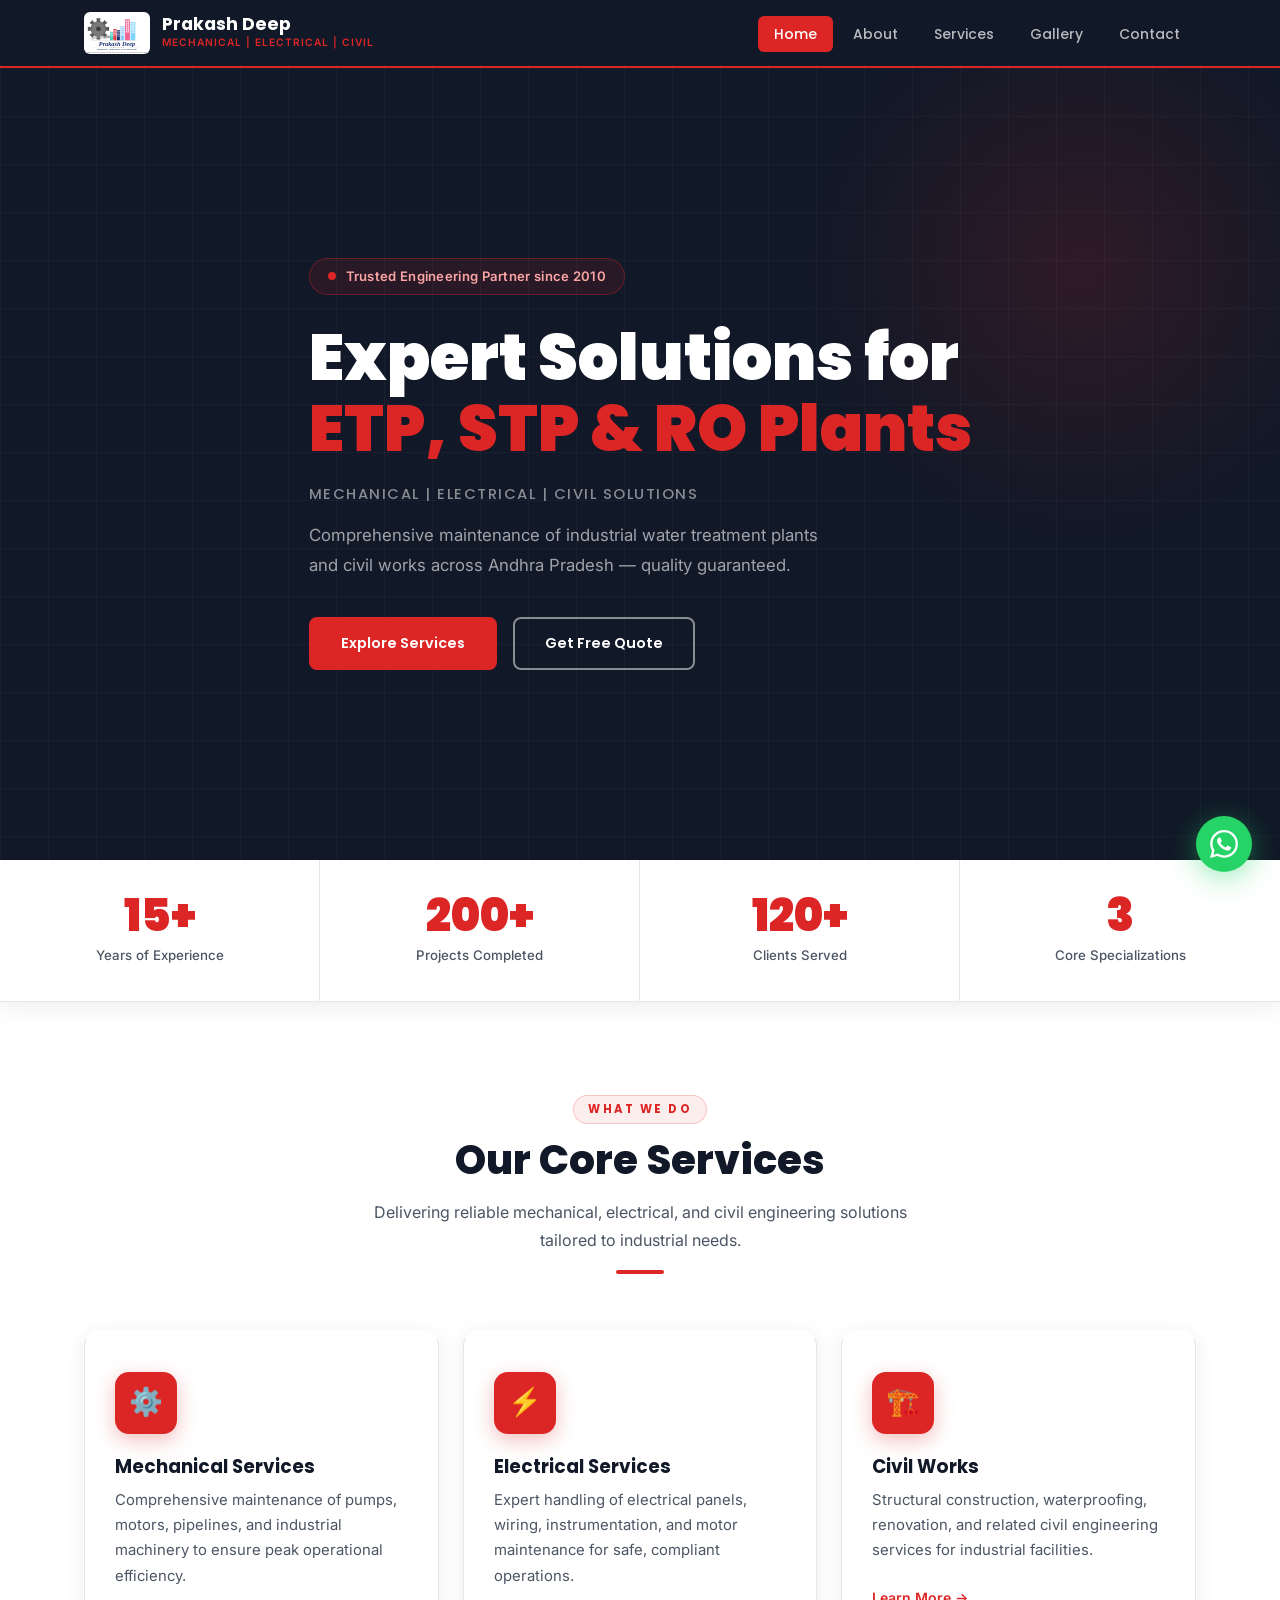
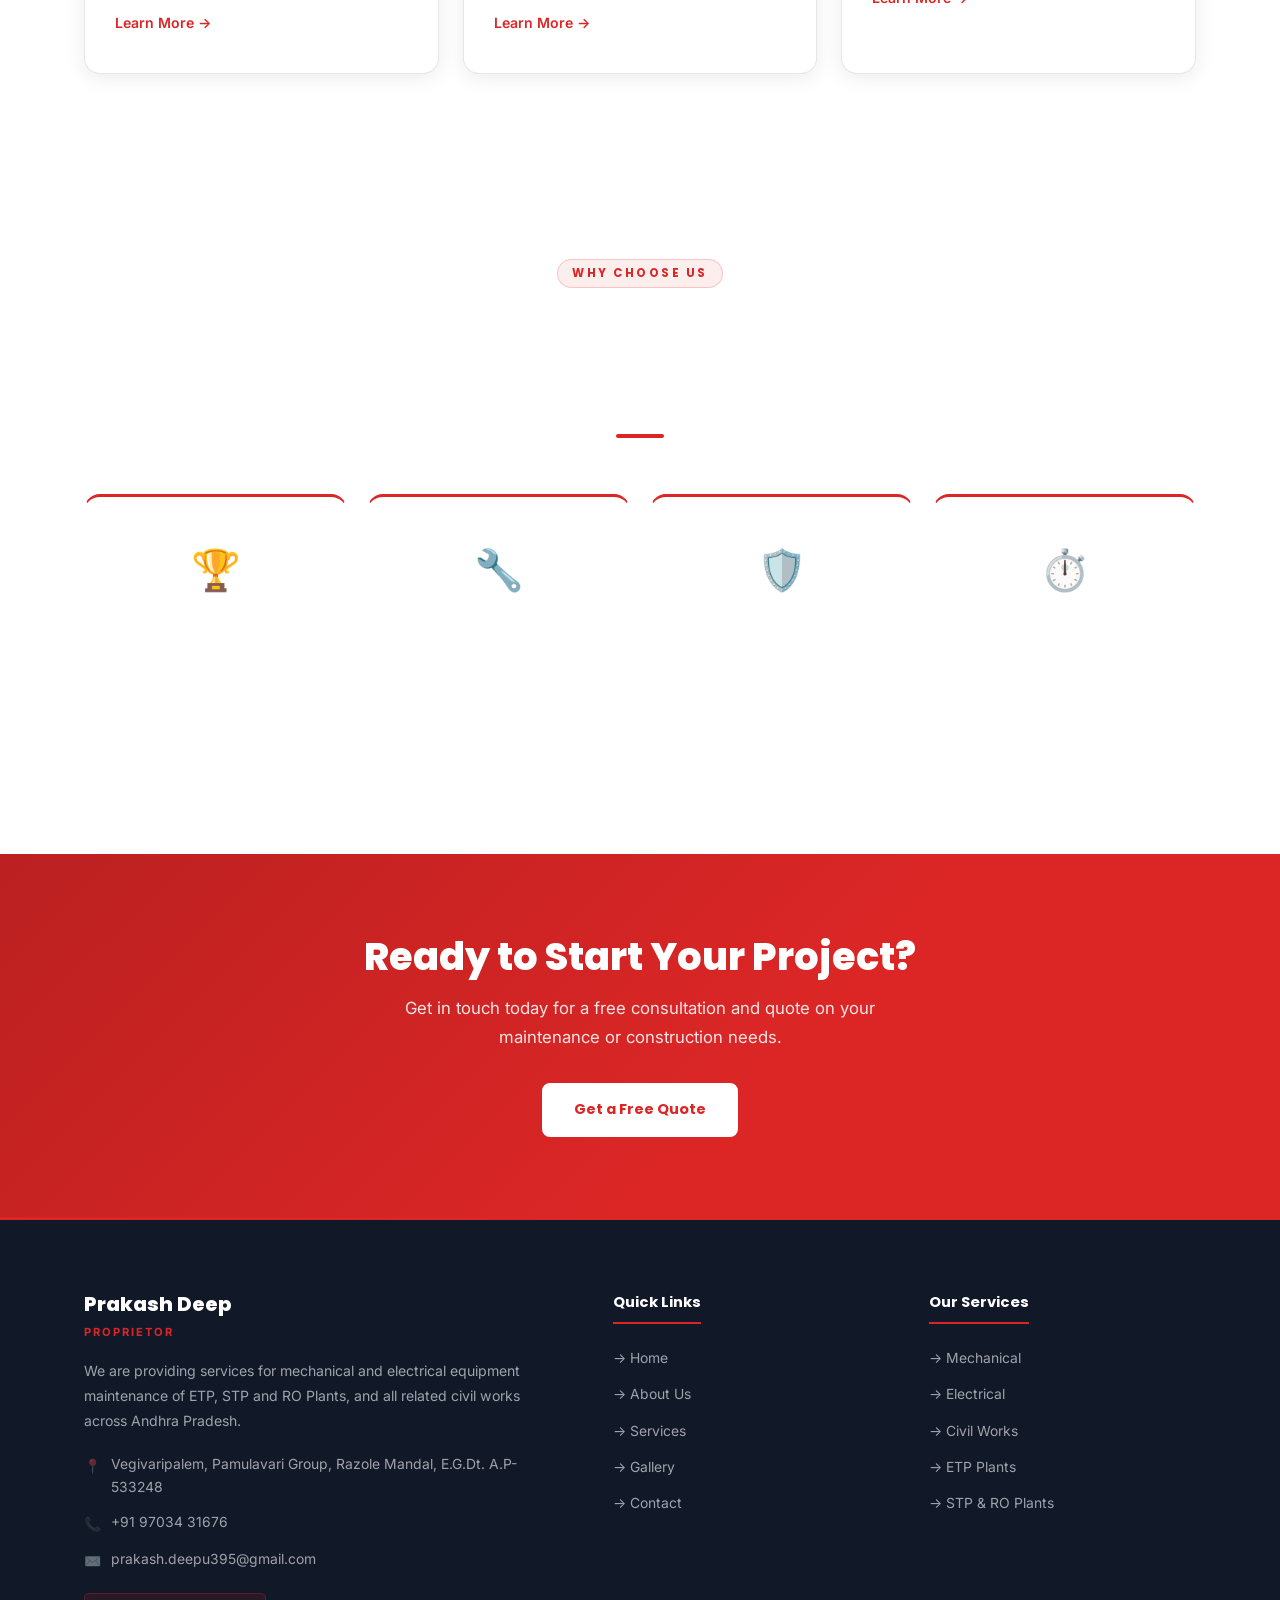
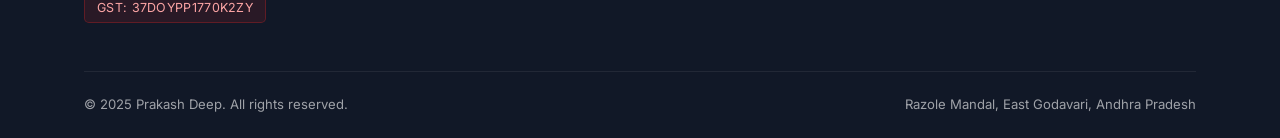
==== commit f7eb1272: "Fix layout and apply red primary color theme - Restore clean stats bar below hero (removes broken fl" ====
--- a/index.html
+++ b/index.html
@@ -46,11 +46,11 @@
       </div>
 
       <h1>
-        Expert Solutions for<br />
-        <span class="highlight">ETP, STP &amp; RO Plants</span>
+        Expert Solutions for<br>
+        <span class="red-text">ETP, STP &amp; RO Plants</span>
       </h1>
 
-      <p class="hero-sub">Mechanical <span>|</span> Electrical <span>|</span> Civil Solutions</p>
+      <p class="hero-sub">Mechanical | Electrical | Civil Solutions</p>
 
       <p class="hero-desc">
         Comprehensive maintenance of industrial water treatment plants
@@ -61,40 +61,31 @@
         <a href="services.html" class="btn btn-primary">Explore Services</a>
         <a href="contact.html" class="btn btn-outline">Get Free Quote</a>
       </div>
-
-      <div class="hero-trust">
-        <div class="trust-item">
-          <div>
-            <div class="trust-num">15+</div>
-            <div class="trust-lbl">Years<br>Experience</div>
-          </div>
-        </div>
-        <div class="trust-divider"></div>
-        <div class="trust-item">
-          <div>
-            <div class="trust-num">200+</div>
-            <div class="trust-lbl">Projects<br>Completed</div>
-          </div>
-        </div>
-        <div class="trust-divider"></div>
-        <div class="trust-item">
-          <div>
-            <div class="trust-num">120+</div>
-            <div class="trust-lbl">Happy<br>Clients</div>
-          </div>
-        </div>
-        <div class="trust-divider"></div>
-        <div class="trust-item">
-          <div>
-            <div class="trust-num">3</div>
-            <div class="trust-lbl">Core<br>Domains</div>
-          </div>
-        </div>
-      </div>
-    </div>
-  </div>
-</section>
-
+    </div>
+  </div>
+</section>
+
+<!-- ─── STATS BAR ───────────────────────────────────────── -->
+<section class="stats-bar">
+  <div class="stats-grid">
+    <div class="stat-item">
+      <div class="stat-number">15+</div>
+      <div class="stat-label">Years of Experience</div>
+    </div>
+    <div class="stat-item">
+      <div class="stat-number">200+</div>
+      <div class="stat-label">Projects Completed</div>
+    </div>
+    <div class="stat-item">
+      <div class="stat-number">120+</div>
+      <div class="stat-label">Clients Served</div>
+    </div>
+    <div class="stat-item">
+      <div class="stat-number">3</div>
+      <div class="stat-label">Core Specializations</div>
+    </div>
+  </div>
+</section>
 
 <!-- ─── SERVICES OVERVIEW ────────────────────────────────── -->
 <section class="section">
@@ -137,7 +128,7 @@
     <div class="section-header">
       <span class="label">Why Choose Us</span>
       <h2 style="color:#fff">Built on Trust &amp; Excellence</h2>
-      <p style="color:rgba(255,255,255,0.6)">We combine technical expertise with a commitment to quality and timely delivery.</p>
+      <p style="color:rgba(255,255,255,0.55)">We combine technical expertise with a commitment to quality and timely delivery.</p>
       <div class="divider"></div>
     </div>
 
@@ -171,7 +162,7 @@
   <div class="container">
     <h2>Ready to Start Your Project?</h2>
     <p>Get in touch today for a free consultation and quote on your maintenance or construction needs.</p>
-    <a href="contact.html" class="btn btn-primary">Get a Free Quote</a>
+    <a href="contact.html" class="btn btn-white">Get a Free Quote</a>
   </div>
 </section>
 
--- a/css/style.css
+++ b/css/style.css
@@ -1,139 +1,89 @@
-@import url('https://fonts.googleapis.com/css2?family=Poppins:wght@300;400;500;600;700;800;900&family=Inter:wght@300;400;500;600&display=swap');
+@import url('https://fonts.googleapis.com/css2?family=Poppins:wght@300;400;500;600;700;800;900&family=Inter:wght@400;500;600&display=swap');
 
 *, *::before, *::after { box-sizing: border-box; margin: 0; padding: 0; }
 
 :root {
-  --red:        #dc2626;
-  --red-dark:   #991b1b;
-  --red-light:  #fee2e2;
-  --navy:       #0f172a;
-  --navy-mid:   #1e293b;
-  --navy-light: #334155;
-  --gold:       #f59e0b;
-  --white:      #ffffff;
-  --off-white:  #f8fafc;
-  --light:      #f1f5f9;
-  --text:       #0f172a;
-  --text-mid:   #475569;
-  --text-light: #94a3b8;
-  --border:     #e2e8f0;
-  --shadow-sm:  0 1px 3px rgba(0,0,0,0.08), 0 1px 2px rgba(0,0,0,0.06);
-  --shadow:     0 4px 24px rgba(0,0,0,0.08), 0 2px 8px rgba(0,0,0,0.06);
-  --shadow-lg:  0 20px 48px rgba(0,0,0,0.12), 0 8px 20px rgba(0,0,0,0.08);
-  --shadow-red: 0 8px 32px rgba(220,38,38,0.35);
-  --radius-sm:  6px;
-  --radius:     12px;
-  --radius-lg:  20px;
-  --ease:       cubic-bezier(0.4, 0, 0.2, 1);
-  --transition: all 0.3s var(--ease);
-}
-
-html { scroll-behavior: smooth; font-size: 16px; }
+  --red:       #dc2626;
+  --red-dark:  #991b1b;
+  --red-mid:   #b91c1c;
+  --dark:      #111827;
+  --dark-2:    #1f2937;
+  --dark-3:    #374151;
+  --white:     #ffffff;
+  --gray-50:   #f9fafb;
+  --gray-100:  #f3f4f6;
+  --gray-200:  #e5e7eb;
+  --gray-400:  #9ca3af;
+  --gray-600:  #4b5563;
+  --gray-900:  #111827;
+  --shadow-sm: 0 1px 3px rgba(0,0,0,0.08);
+  --shadow:    0 4px 20px rgba(0,0,0,0.08);
+  --shadow-lg: 0 12px 40px rgba(0,0,0,0.12);
+  --shadow-red:0 8px 28px rgba(220,38,38,0.35);
+  --radius:    10px;
+  --radius-lg: 16px;
+  --ease:      cubic-bezier(0.4,0,0.2,1);
+}
+
+html { scroll-behavior: smooth; }
 
 body {
   font-family: 'Inter', sans-serif;
-  color: var(--text);
+  color: var(--gray-900);
   line-height: 1.65;
   overflow-x: hidden;
   -webkit-font-smoothing: antialiased;
 }
 
-h1, h2, h3, h4, h5, h6 {
-  font-family: 'Poppins', sans-serif;
-  line-height: 1.2;
-  letter-spacing: -0.02em;
-}
-
+h1,h2,h3,h4,h5,h6 { font-family: 'Poppins', sans-serif; line-height: 1.2; }
 a { text-decoration: none; color: inherit; }
 img { max-width: 100%; display: block; }
 ul { list-style: none; }
 
-.container {
-  max-width: 1180px;
-  margin: 0 auto;
-  padding: 0 24px;
-}
-
-/* ─── SCROLLBAR ──────────────────────────────── */
-::-webkit-scrollbar { width: 6px; }
-::-webkit-scrollbar-track { background: var(--navy); }
+.container { max-width: 1160px; margin: 0 auto; padding: 0 24px; }
+
+/* ── SCROLLBAR ─────────────────────────── */
+::-webkit-scrollbar { width: 5px; }
+::-webkit-scrollbar-track { background: var(--dark); }
 ::-webkit-scrollbar-thumb { background: var(--red); border-radius: 3px; }
 
-/* ─── NAVBAR ─────────────────────────────────── */
+/* ── NAVBAR ────────────────────────────── */
 .navbar {
   position: sticky;
   top: 0;
   z-index: 1000;
-  background: rgba(15, 23, 42, 0.95);
-  backdrop-filter: blur(20px);
-  -webkit-backdrop-filter: blur(20px);
-  border-bottom: 1px solid rgba(255,255,255,0.06);
-  box-shadow: 0 4px 24px rgba(0,0,0,0.3);
+  background: var(--dark);
+  border-bottom: 2px solid var(--red);
 }
 
 .nav-inner {
   display: flex;
   align-items: center;
   justify-content: space-between;
+  height: 66px;
   padding: 0 24px;
-  height: 68px;
-  max-width: 1180px;
+  max-width: 1160px;
   margin: 0 auto;
 }
 
-.nav-logo {
-  display: flex;
-  align-items: center;
-  gap: 12px;
-  color: var(--white);
-  flex-shrink: 0;
-}
-
-.nav-logo img {
-  height: 44px;
-  width: auto;
-  border-radius: var(--radius-sm);
-}
-
-.nav-logo-text .brand-name {
+.nav-logo { display: flex; align-items: center; gap: 12px; flex-shrink: 0; }
+.nav-logo img { height: 42px; width: auto; border-radius: 6px; }
+.nav-logo-text .brand-name { font-family: 'Poppins', sans-serif; font-weight: 700; font-size: 1.1rem; color: #fff; line-height: 1.1; }
+.nav-logo-text .brand-tagline { font-size: 0.64rem; color: var(--red); letter-spacing: 1px; font-weight: 600; text-transform: uppercase; }
+
+.nav-links { display: flex; gap: 4px; align-items: center; }
+.nav-links a {
+  color: rgba(255,255,255,0.7);
   font-family: 'Poppins', sans-serif;
-  font-weight: 700;
-  font-size: 1.1rem;
-  color: var(--white);
-  line-height: 1.1;
-}
-
-.nav-logo-text .brand-tagline {
-  font-size: 0.65rem;
-  color: var(--red);
-  letter-spacing: 0.8px;
-  font-weight: 500;
-  text-transform: uppercase;
-}
-
-.nav-links {
-  display: flex;
-  gap: 2px;
-  align-items: center;
-}
-
-.nav-links a {
-  color: rgba(255,255,255,0.75);
-  font-family: 'Poppins', sans-serif;
-  font-size: 0.85rem;
+  font-size: 0.87rem;
   font-weight: 500;
   padding: 8px 16px;
-  border-radius: var(--radius-sm);
-  transition: var(--transition);
-  position: relative;
-}
-
-.nav-links a:hover { color: var(--white); background: rgba(255,255,255,0.07); }
-
-.nav-links a.active {
-  color: var(--white);
-  background: var(--red);
-}
+  border-radius: 6px;
+  transition: all 0.25s var(--ease);
+  white-space: nowrap;
+}
+.nav-links a:hover { color: #fff; background: rgba(255,255,255,0.07); }
+.nav-links a.active { background: var(--red); color: #fff; }
 
 .hamburger {
   display: none;
@@ -145,80 +95,41 @@
   border: none;
   touch-action: manipulation;
 }
-
-.hamburger span {
-  display: block;
-  width: 24px;
-  height: 2px;
-  background: var(--white);
-  transition: var(--transition);
-  border-radius: 2px;
-}
-
+.hamburger span { display: block; width: 24px; height: 2px; background: #fff; transition: all 0.3s var(--ease); border-radius: 2px; }
 .hamburger.open span:nth-child(1) { transform: translateY(7px) rotate(45deg); }
-.hamburger.open span:nth-child(2) { opacity: 0; transform: scaleX(0); }
+.hamburger.open span:nth-child(2) { opacity: 0; }
 .hamburger.open span:nth-child(3) { transform: translateY(-7px) rotate(-45deg); }
 
-/* ─── BUTTONS ────────────────────────────────── */
+/* ── BUTTONS ───────────────────────────── */
 .btn {
   display: inline-flex;
   align-items: center;
   justify-content: center;
   gap: 8px;
   padding: 13px 30px;
-  border-radius: var(--radius-sm);
+  border-radius: 8px;
   font-family: 'Poppins', sans-serif;
   font-weight: 600;
   font-size: 0.9rem;
   cursor: pointer;
-  transition: var(--transition);
+  transition: all 0.25s var(--ease);
   border: 2px solid transparent;
-  letter-spacing: 0.02em;
   touch-action: manipulation;
   -webkit-tap-highlight-color: transparent;
 }
 
-.btn-primary {
-  background: linear-gradient(135deg, var(--red), var(--red-dark));
-  color: var(--white);
-  box-shadow: var(--shadow-red);
-}
-
-.btn-primary:hover {
-  background: linear-gradient(135deg, #ef4444, var(--red));
-  transform: translateY(-2px);
-  box-shadow: 0 12px 40px rgba(220,38,38,0.5);
-}
-
+.btn-primary { background: var(--red); color: #fff; border-color: var(--red); }
+.btn-primary:hover { background: var(--red-mid); border-color: var(--red-mid); transform: translateY(-2px); box-shadow: var(--shadow-red); }
 .btn-primary:active { transform: translateY(0); }
 
-.btn-outline {
-  background: transparent;
-  color: var(--white);
-  border-color: rgba(255,255,255,0.4);
-}
-
-.btn-outline:hover {
-  background: rgba(255,255,255,0.1);
-  border-color: var(--white);
-  transform: translateY(-2px);
-}
-
-.btn-blue {
-  background: linear-gradient(135deg, #3b82f6, #1d4ed8);
-  color: var(--white);
-}
-
-.btn-blue:hover { transform: translateY(-2px); box-shadow: 0 8px 24px rgba(59,130,246,0.4); }
-
-/* ─── LABELS & SECTION HEADERS ───────────────── */
-.section-header { text-align: center; margin-bottom: 60px; }
-
-.section-header .label,
-.label {
-  display: inline-flex;
-  align-items: center;
-  gap: 8px;
+.btn-outline { background: transparent; color: #fff; border-color: rgba(255,255,255,0.5); }
+.btn-outline:hover { background: rgba(255,255,255,0.08); border-color: #fff; transform: translateY(-2px); }
+
+/* ── SECTION HEADERS ───────────────────── */
+.section-header { text-align: center; margin-bottom: 56px; }
+
+.section-header .label {
+  display: inline-block;
   font-family: 'Poppins', sans-serif;
   font-size: 0.72rem;
   font-weight: 700;
@@ -226,1218 +137,483 @@
   text-transform: uppercase;
   color: var(--red);
   margin-bottom: 12px;
-}
-
-.section-header .label::before,
-.section-header .label::after {
-  content: '';
-  display: inline-block;
-  width: 20px;
-  height: 2px;
-  background: var(--red);
-  border-radius: 1px;
-}
-
-.section-header h2 {
-  font-size: clamp(1.8rem, 4vw, 2.6rem);
-  color: var(--navy);
-  margin-bottom: 16px;
-  font-weight: 800;
-}
-
-.section-header p {
-  max-width: 600px;
-  margin: 0 auto;
-  color: var(--text-mid);
-  font-size: 1rem;
-  line-height: 1.7;
-}
-
-.divider {
-  width: 48px;
-  height: 4px;
-  background: linear-gradient(90deg, var(--red), var(--red-dark));
-  margin: 20px auto 0;
-  border-radius: 2px;
-}
-
-/* ─── HERO ───────────────────────────────────── */
+  padding: 4px 14px;
+  background: rgba(220,38,38,0.08);
+  border-radius: 20px;
+  border: 1px solid rgba(220,38,38,0.2);
+}
+
+.section-header h2 { font-size: clamp(1.8rem,4vw,2.5rem); color: var(--dark); margin-bottom: 14px; font-weight: 800; }
+.section-header p { max-width: 580px; margin: 0 auto; color: var(--gray-600); font-size: 1rem; line-height: 1.75; }
+
+.divider { width: 48px; height: 4px; background: var(--red); margin: 16px auto 0; border-radius: 2px; }
+
+/* ── HERO ──────────────────────────────── */
 .hero {
-  min-height: 94vh;
-  background: var(--navy);
+  background: var(--dark);
+  min-height: 88vh;
   display: flex;
   align-items: center;
   position: relative;
   overflow: hidden;
 }
 
-/* Geometric background elements */
+/* Red glow top-right */
 .hero::before {
   content: '';
   position: absolute;
-  top: -20%;
-  right: -10%;
-  width: 700px;
-  height: 700px;
-  background: radial-gradient(circle, rgba(220,38,38,0.12) 0%, transparent 70%);
-  border-radius: 50%;
+  top: -100px; right: -100px;
+  width: 600px; height: 600px;
+  background: radial-gradient(circle, rgba(220,38,38,0.15) 0%, transparent 65%);
   pointer-events: none;
 }
-
-.hero::after {
-  content: '';
-  position: absolute;
-  bottom: -20%;
-  left: -5%;
-  width: 500px;
-  height: 500px;
-  background: radial-gradient(circle, rgba(59,130,246,0.08) 0%, transparent 70%);
-  border-radius: 50%;
+/* subtle grid */
+.hero-grid-bg {
+  position: absolute; inset: 0;
+  background-image:
+    linear-gradient(rgba(255,255,255,0.03) 1px, transparent 1px),
+    linear-gradient(90deg, rgba(255,255,255,0.03) 1px, transparent 1px);
+  background-size: 48px 48px;
   pointer-events: none;
 }
 
-.hero-grid-bg {
-  position: absolute;
-  inset: 0;
-  background-image:
-    linear-gradient(rgba(255,255,255,0.025) 1px, transparent 1px),
-    linear-gradient(90deg, rgba(255,255,255,0.025) 1px, transparent 1px);
-  background-size: 50px 50px;
-  pointer-events: none;
-}
-
-.hero-content {
-  position: relative;
-  z-index: 2;
-  color: var(--white);
-  max-width: 780px;
-  padding: 60px 0;
-}
+.hero-content { position: relative; z-index: 2; color: #fff; max-width: 760px; padding: 64px 0; }
 
 .hero-badge {
   display: inline-flex;
   align-items: center;
   gap: 10px;
   background: rgba(220,38,38,0.12);
-  border: 1px solid rgba(220,38,38,0.3);
-  padding: 8px 18px;
+  border: 1px solid rgba(220,38,38,0.35);
+  padding: 7px 18px;
   border-radius: 50px;
-  font-size: 0.8rem;
+  font-size: 0.82rem;
   font-weight: 600;
+  color: #fca5a5;
   margin-bottom: 28px;
-  color: #fca5a5;
-  letter-spacing: 0.5px;
+  letter-spacing: 0.3px;
 }
 
 .hero-badge .dot {
-  width: 7px;
-  height: 7px;
+  width: 8px; height: 8px;
   background: var(--red);
   border-radius: 50%;
-  animation: pulse-dot 2s infinite;
   flex-shrink: 0;
-}
-
-@keyframes pulse-dot {
-  0%, 100% { opacity: 1; box-shadow: 0 0 0 0 rgba(220,38,38,0.4); }
-  50% { opacity: 0.8; box-shadow: 0 0 0 6px rgba(220,38,38,0); }
-}
-
-.hero h1 {
-  font-size: clamp(2.4rem, 5.5vw, 4.2rem);
-  font-weight: 900;
-  line-height: 1.08;
-  margin-bottom: 20px;
-  color: var(--white);
-}
-
-.hero h1 .highlight {
-  background: linear-gradient(135deg, #f87171, var(--red));
-  -webkit-background-clip: text;
-  -webkit-text-fill-color: transparent;
-  background-clip: text;
-}
+  animation: blink 2s ease-in-out infinite;
+}
+
+@keyframes blink {
+  0%,100% { opacity: 1; }
+  50% { opacity: 0.4; }
+}
+
+.hero h1 { font-size: clamp(2.4rem,5.5vw,4rem); font-weight: 900; line-height: 1.1; margin-bottom: 18px; color: #fff; }
+.hero h1 .red-text { color: var(--red); }
 
 .hero-sub {
   font-family: 'Poppins', sans-serif;
-  font-size: clamp(0.95rem, 2vw, 1.15rem);
-  color: rgba(255,255,255,0.6);
+  font-size: 0.92rem;
+  color: rgba(255,255,255,0.5);
   margin-bottom: 14px;
   font-weight: 500;
-  letter-spacing: 1px;
+  letter-spacing: 1.5px;
   text-transform: uppercase;
 }
 
-.hero-sub span { color: var(--red); }
-
-.hero-desc {
-  font-size: 1.05rem;
-  color: rgba(255,255,255,0.6);
-  margin-bottom: 40px;
-  max-width: 560px;
-  line-height: 1.75;
-}
+.hero-desc { font-size: 1.05rem; color: rgba(255,255,255,0.6); margin-bottom: 36px; max-width: 540px; line-height: 1.8; }
 
 .hero-cta { display: flex; gap: 16px; flex-wrap: wrap; }
 
-.hero-trust {
-  display: flex;
-  align-items: center;
-  gap: 24px;
-  margin-top: 48px;
-  padding-top: 32px;
-  border-top: 1px solid rgba(255,255,255,0.08);
-  flex-wrap: wrap;
-}
-
-.trust-item {
-  display: flex;
-  align-items: center;
-  gap: 10px;
-}
-
-.trust-num {
-  font-family: 'Poppins', sans-serif;
-  font-size: 1.6rem;
-  font-weight: 800;
-  color: var(--white);
-  line-height: 1;
-}
-
-.trust-lbl {
-  font-size: 0.8rem;
-  color: rgba(255,255,255,0.5);
-  line-height: 1.3;
-}
-
-.trust-divider {
-  width: 1px;
-  height: 36px;
-  background: rgba(255,255,255,0.1);
-}
-
-/* ─── STATS BAR ──────────────────────────────── */
-.stats-bar {
-  background: var(--white);
-  box-shadow: 0 8px 40px rgba(0,0,0,0.1);
-  position: relative;
-  z-index: 2;
-}
-
-.stats-grid {
-  display: grid;
-  grid-template-columns: repeat(4, 1fr);
-}
+/* ── STATS BAR ─────────────────────────── */
+.stats-bar { background: #fff; box-shadow: 0 4px 24px rgba(0,0,0,0.08); border-bottom: 1px solid var(--gray-200); }
+
+.stats-grid { display: grid; grid-template-columns: repeat(4,1fr); }
 
 .stat-item {
   text-align: center;
-  padding: 36px 24px;
-  border-right: 1px solid var(--border);
+  padding: 34px 20px;
+  border-right: 1px solid var(--gray-200);
   position: relative;
-  overflow: hidden;
-  transition: var(--transition);
-}
-
-.stat-item::before {
+  transition: background 0.25s;
+}
+.stat-item:last-child { border-right: none; }
+.stat-item:hover { background: var(--gray-50); }
+
+.stat-item::after {
   content: '';
   position: absolute;
-  bottom: 0;
-  left: 0;
-  right: 0;
+  bottom: 0; left: 0; right: 0;
   height: 3px;
-  background: linear-gradient(90deg, var(--red), var(--red-dark));
+  background: var(--red);
   transform: scaleX(0);
   transition: transform 0.3s var(--ease);
 }
-
-.stat-item:hover::before { transform: scaleX(1); }
-.stat-item:last-child { border-right: none; }
-
-.stat-number {
-  font-family: 'Poppins', sans-serif;
-  font-size: clamp(2rem, 4vw, 2.8rem);
-  font-weight: 900;
-  background: linear-gradient(135deg, var(--red), var(--red-dark));
-  -webkit-background-clip: text;
-  -webkit-text-fill-color: transparent;
-  background-clip: text;
-  line-height: 1;
-  margin-bottom: 8px;
-}
-
-.stat-label {
-  font-size: 0.82rem;
-  color: var(--text-mid);
-  font-weight: 500;
-  letter-spacing: 0.3px;
-}
-
-/* ─── SECTIONS ───────────────────────────────── */
-.section { padding: 96px 0; }
-.section-gray { background: var(--off-white); }
-.section-navy { background: var(--navy); }
-
-/* ─── SERVICE CARDS ──────────────────────────── */
-.services-grid {
-  display: grid;
-  grid-template-columns: repeat(auto-fit, minmax(300px, 1fr));
-  gap: 24px;
-}
+.stat-item:hover::after { transform: scaleX(1); }
+
+.stat-number { font-family: 'Poppins', sans-serif; font-size: clamp(2rem,3.5vw,2.8rem); font-weight: 900; color: var(--red); line-height: 1; margin-bottom: 6px; }
+.stat-label { font-size: 0.83rem; color: var(--gray-600); font-weight: 500; }
+
+/* ── SECTIONS ──────────────────────────── */
+.section { padding: 92px 0; }
+.section-gray { background: var(--gray-50); }
+.section-dark { background: var(--dark); }
+
+/* ── SERVICE CARDS ─────────────────────── */
+.services-grid { display: grid; grid-template-columns: repeat(auto-fit,minmax(300px,1fr)); gap: 24px; }
 
 .service-card {
-  background: var(--white);
+  background: #fff;
   border-radius: var(--radius-lg);
-  padding: 40px 32px;
+  padding: 38px 30px;
   box-shadow: var(--shadow);
-  transition: var(--transition);
-  border: 1px solid var(--border);
-  position: relative;
-  overflow: hidden;
+  border: 1px solid var(--gray-200);
+  border-top: 4px solid transparent;
+  transition: all 0.3s var(--ease);
   opacity: 0;
-  transform: translateY(24px);
-}
-
-.service-card::before {
-  content: '';
-  position: absolute;
-  top: 0;
-  left: 0;
-  right: 0;
-  height: 4px;
-  background: linear-gradient(90deg, var(--red), var(--red-dark));
-  transform: scaleX(0);
-  transform-origin: left;
-  transition: transform 0.4s var(--ease);
-}
-
-.service-card.visible {
-  opacity: 1;
-  transform: translateY(0);
-  transition: opacity 0.6s var(--ease), transform 0.6s var(--ease),
-              box-shadow 0.3s ease, border-color 0.3s ease;
-}
-
-.service-card:hover {
-  box-shadow: var(--shadow-lg);
-  transform: translateY(-6px);
-  border-color: transparent;
-}
-
-.service-card:hover::before { transform: scaleX(1); }
+  transform: translateY(20px);
+}
+.service-card.visible { opacity: 1; transform: translateY(0); }
+.service-card:hover { box-shadow: var(--shadow-lg); transform: translateY(-6px); border-top-color: var(--red); }
 
 .service-icon {
-  width: 64px;
-  height: 64px;
-  background: linear-gradient(135deg, var(--red), var(--red-dark));
-  border-radius: 16px;
-  display: flex;
-  align-items: center;
-  justify-content: center;
-  font-size: 1.8rem;
-  margin-bottom: 24px;
-  box-shadow: 0 8px 24px rgba(220,38,38,0.3);
-}
-
-.service-card h3 {
-  font-size: 1.2rem;
-  color: var(--navy);
-  margin-bottom: 12px;
-  font-weight: 700;
-}
-
-.service-card p {
-  color: var(--text-mid);
+  width: 62px; height: 62px;
+  background: var(--red);
+  border-radius: 14px;
+  display: flex; align-items: center; justify-content: center;
+  font-size: 1.7rem;
   margin-bottom: 22px;
-  font-size: 0.93rem;
-  line-height: 1.7;
-}
-
-.service-card .read-more {
-  color: var(--red);
-  font-weight: 600;
-  font-size: 0.88rem;
-  display: inline-flex;
-  align-items: center;
-  gap: 6px;
-  transition: var(--transition);
-}
-
+  box-shadow: 0 6px 20px rgba(220,38,38,0.3);
+}
+.service-card h3 { font-size: 1.15rem; color: var(--dark); margin-bottom: 10px; font-weight: 700; }
+.service-card p { color: var(--gray-600); margin-bottom: 20px; font-size: 0.93rem; line-height: 1.7; }
+.service-card .read-more { color: var(--red); font-weight: 600; font-size: 0.88rem; display: inline-flex; align-items: center; gap: 6px; transition: gap 0.2s; }
 .service-card .read-more:hover { gap: 10px; }
 
-/* ─── WHY CHOOSE US ──────────────────────────── */
-.why-grid {
-  display: grid;
-  grid-template-columns: repeat(auto-fit, minmax(240px, 1fr));
-  gap: 20px;
-}
+/* ── WHY CARDS ─────────────────────────── */
+.why-grid { display: grid; grid-template-columns: repeat(auto-fit,minmax(240px,1fr)); gap: 20px; }
 
 .why-card {
   text-align: center;
-  padding: 40px 28px;
+  padding: 40px 24px;
   border-radius: var(--radius-lg);
   background: rgba(255,255,255,0.04);
   border: 1px solid rgba(255,255,255,0.08);
-  transition: var(--transition);
+  border-top: 3px solid var(--red);
+  transition: all 0.3s var(--ease);
   opacity: 0;
-  transform: translateY(24px);
+  transform: translateY(20px);
+}
+.why-card.visible { opacity: 1; transform: translateY(0); }
+.why-card:hover { background: rgba(255,255,255,0.07); }
+
+.why-icon { font-size: 2.5rem; margin-bottom: 16px; display: block; }
+.why-card h3 { font-size: 1.05rem; color: #fff; margin-bottom: 10px; font-weight: 600; }
+.why-card p { font-size: 0.88rem; color: rgba(255,255,255,0.55); line-height: 1.7; }
+
+/* ── CTA BANNER ────────────────────────── */
+.cta-banner {
+  background: var(--red);
+  padding: 80px 0;
+  text-align: center;
+  color: #fff;
   position: relative;
   overflow: hidden;
 }
-
-.why-card::before {
+.cta-banner::before {
   content: '';
-  position: absolute;
-  top: 0;
-  left: 50%;
-  transform: translateX(-50%);
-  width: 40px;
-  height: 3px;
-  background: var(--red);
-  border-radius: 0 0 3px 3px;
-}
-
-.why-card.visible {
-  opacity: 1;
-  transform: translateY(0);
-  transition: opacity 0.6s var(--ease), transform 0.6s var(--ease),
-              background 0.3s ease;
-}
-
-.why-card:hover { background: rgba(255,255,255,0.07); border-color: rgba(220,38,38,0.2); }
-
-.why-icon {
-  font-size: 2.6rem;
-  margin-bottom: 16px;
-  display: block;
-}
-
-.why-card h3 {
-  font-size: 1.05rem;
-  color: var(--white);
-  margin-bottom: 10px;
-  font-weight: 600;
-}
-
-.why-card p { font-size: 0.88rem; color: rgba(255,255,255,0.55); line-height: 1.7; }
-
-/* ─── CTA BANNER ─────────────────────────────── */
-.cta-banner {
-  background: linear-gradient(135deg, var(--red-dark) 0%, var(--red) 50%, #ef4444 100%);
-  padding: 80px 0;
-  text-align: center;
-  color: var(--white);
+  position: absolute; inset: 0;
+  background: linear-gradient(135deg, rgba(0,0,0,0.15) 0%, transparent 60%);
+}
+.cta-banner .container { position: relative; z-index: 1; }
+.cta-banner h2 { font-size: clamp(1.7rem,3.5vw,2.4rem); margin-bottom: 14px; font-weight: 800; }
+.cta-banner p { font-size: 1.05rem; color: rgba(255,255,255,0.88); margin-bottom: 32px; max-width: 520px; margin-left: auto; margin-right: auto; line-height: 1.7; }
+.cta-banner .btn-white { background: #fff; color: var(--red); border-color: #fff; font-weight: 700; }
+.cta-banner .btn-white:hover { background: var(--gray-100); transform: translateY(-2px); box-shadow: 0 8px 28px rgba(0,0,0,0.2); }
+.cta-banner .btn-outline-white { background: transparent; color: #fff; border-color: rgba(255,255,255,0.5); }
+.cta-banner .btn-outline-white:hover { border-color: #fff; background: rgba(255,255,255,0.1); transform: translateY(-2px); }
+
+/* ── FOOTER ────────────────────────────── */
+footer { background: var(--dark); color: rgba(255,255,255,0.6); padding: 68px 0 0; border-top: 3px solid var(--red); }
+
+.footer-grid { display: grid; grid-template-columns: 1.8fr 1fr 1fr; gap: 48px; padding-bottom: 48px; border-bottom: 1px solid rgba(255,255,255,0.07); }
+
+.footer-brand .brand-name { font-family: 'Poppins', sans-serif; font-size: 1.25rem; font-weight: 800; color: #fff; }
+.footer-brand .brand-sub { font-size: 0.7rem; color: var(--red); text-transform: uppercase; letter-spacing: 2px; font-weight: 700; margin-bottom: 16px; display: block; margin-top: 2px; }
+.footer-brand > p { font-size: 0.88rem; line-height: 1.78; margin-bottom: 20px; }
+
+.footer-contact-item { display: flex; align-items: flex-start; gap: 10px; margin-bottom: 12px; font-size: 0.87rem; }
+.footer-contact-item .icon { opacity: 0.6; flex-shrink: 0; margin-top: 2px; }
+.footer-contact-item a:hover { color: var(--red); }
+
+.gst-badge { display: inline-block; background: rgba(220,38,38,0.12); border: 1px solid rgba(220,38,38,0.3); padding: 4px 12px; border-radius: 5px; font-size: 0.78rem; color: #fca5a5; margin-top: 8px; letter-spacing: 0.3px; }
+
+.footer-col h4 { font-family: 'Poppins', sans-serif; font-size: 0.92rem; font-weight: 700; color: #fff; margin-bottom: 20px; padding-bottom: 10px; border-bottom: 2px solid var(--red); display: inline-block; }
+.footer-col ul li { margin-bottom: 10px; }
+.footer-col ul li a { font-size: 0.87rem; transition: color 0.2s, padding-left 0.2s; display: inline-flex; align-items: center; gap: 7px; }
+.footer-col ul li a:hover { color: var(--red); padding-left: 4px; }
+
+.footer-bottom { padding: 22px 0; display: flex; align-items: center; justify-content: space-between; flex-wrap: wrap; gap: 8px; }
+.footer-bottom p { font-size: 0.82rem; }
+
+/* ── WHATSAPP FLOAT ────────────────────── */
+.whatsapp-float {
+  position: fixed; bottom: 28px; right: 28px; z-index: 999;
+  width: 56px; height: 56px; background: #25d366;
+  border-radius: 50%; display: flex; align-items: center; justify-content: center;
+  box-shadow: 0 6px 28px rgba(37,211,102,0.45);
+  transition: transform 0.25s var(--ease), box-shadow 0.25s;
+  animation: wa-float 3s ease-in-out infinite;
+}
+.whatsapp-float:hover { transform: scale(1.1) !important; box-shadow: 0 10px 36px rgba(37,211,102,0.6); animation-play-state: paused; }
+
+@keyframes wa-float { 0%,100% { transform: translateY(0); } 50% { transform: translateY(-7px); } }
+
+/* ── PAGE HERO ─────────────────────────── */
+.page-hero { background: var(--dark); padding: 86px 0 66px; color: #fff; text-align: center; position: relative; overflow: hidden; }
+.page-hero::before { content: ''; position: absolute; top: 0; right: 0; bottom: 0; left: 0; background: radial-gradient(ellipse at 60% 40%, rgba(220,38,38,0.12) 0%, transparent 65%); }
+.page-hero .container { position: relative; z-index: 1; }
+.page-hero h1 { font-size: clamp(2rem,4.5vw,3rem); margin-bottom: 14px; font-weight: 900; }
+.page-hero h1 .red-text { color: var(--red); }
+.page-hero p { color: rgba(255,255,255,0.6); font-size: 1.05rem; max-width: 500px; margin: 0 auto; line-height: 1.75; }
+
+.breadcrumb { display: flex; justify-content: center; align-items: center; gap: 8px; margin-bottom: 16px; font-size: 0.82rem; color: rgba(255,255,255,0.4); }
+.breadcrumb a { color: rgba(255,255,255,0.5); transition: color 0.2s; }
+.breadcrumb a:hover, .breadcrumb span:last-child { color: var(--red); }
+
+/* ── ABOUT ─────────────────────────────── */
+.about-grid { display: grid; grid-template-columns: 1fr 1.5fr; gap: 72px; align-items: center; }
+
+.about-img-wrap { position: relative; }
+.about-img-placeholder {
+  background: linear-gradient(135deg, var(--gray-100), var(--gray-200));
+  border-radius: var(--radius-lg);
+  height: 460px;
+  display: flex; flex-direction: column; align-items: center; justify-content: center;
+  gap: 12px; font-size: 4.5rem; color: var(--gray-400);
+  border: 2px dashed var(--gray-200);
+}
+.about-img-placeholder p { font-size: 0.88rem; color: var(--gray-400); font-family: 'Poppins', sans-serif; }
+
+.about-badge {
+  position: absolute; bottom: -20px; right: -20px;
+  background: var(--red); color: #fff;
+  padding: 20px 26px; border-radius: var(--radius); text-align: center;
+  box-shadow: var(--shadow-red);
+}
+.about-badge .num { font-family: 'Poppins', sans-serif; font-size: 2rem; font-weight: 900; line-height: 1; }
+.about-badge .lbl { font-size: 0.75rem; opacity: 0.88; margin-top: 4px; }
+
+.about-content .label { display: inline-block; margin-bottom: 12px; font-family: 'Poppins', sans-serif; font-size: 0.72rem; font-weight: 700; letter-spacing: 2.5px; text-transform: uppercase; color: var(--red); padding: 4px 14px; background: rgba(220,38,38,0.08); border-radius: 20px; border: 1px solid rgba(220,38,38,0.2); }
+.about-content h2 { font-size: clamp(1.8rem,3.5vw,2.5rem); color: var(--dark); margin-bottom: 20px; font-weight: 800; }
+.about-content p { color: var(--gray-600); margin-bottom: 16px; line-height: 1.8; font-size: 0.95rem; }
+
+.values-grid { display: grid; grid-template-columns: repeat(2,1fr); gap: 14px; margin-top: 8px; }
+.value-item {
+  display: flex; align-items: flex-start; gap: 12px;
+  padding: 16px; background: var(--gray-50);
+  border-radius: var(--radius); border-left: 3px solid var(--red);
+  transition: box-shadow 0.25s;
+  opacity: 0; transform: translateY(16px);
+}
+.value-item.visible { opacity: 1; transform: translateY(0); transition: opacity 0.5s, transform 0.5s, box-shadow 0.25s; }
+.value-item:hover { box-shadow: var(--shadow); }
+.value-icon { font-size: 1.4rem; flex-shrink: 0; }
+.value-item h4 { font-size: 0.9rem; color: var(--dark); margin-bottom: 3px; font-weight: 600; }
+.value-item p { font-size: 0.8rem; color: var(--gray-600); margin: 0; }
+
+.gst-card { background: var(--dark); color: #fff; border-radius: var(--radius-lg); padding: 28px 32px; margin-top: 40px; display: flex; align-items: center; gap: 18px; border: 1px solid rgba(255,255,255,0.06); border-left: 4px solid var(--red); }
+.gst-card .gst-icon { font-size: 2rem; }
+.gst-card h3 { font-size: 0.75rem; color: rgba(255,255,255,0.5); margin-bottom: 6px; text-transform: uppercase; letter-spacing: 1px; }
+.gst-card .gst-num { font-family: 'Poppins', sans-serif; font-size: 1.3rem; font-weight: 800; letter-spacing: 2px; }
+
+/* ── SERVICES FULL ─────────────────────── */
+.services-full-grid { display: grid; grid-template-columns: repeat(auto-fit,minmax(310px,1fr)); gap: 24px; }
+
+.service-full-card {
+  background: #fff; border-radius: var(--radius-lg); padding: 34px 28px;
+  box-shadow: var(--shadow); border: 1px solid var(--gray-200);
+  border-top: 4px solid var(--red);
+  transition: all 0.3s var(--ease);
+  opacity: 0; transform: translateY(20px);
+}
+.service-full-card.visible { opacity: 1; transform: translateY(0); }
+.service-full-card:hover { box-shadow: var(--shadow-lg); transform: translateY(-4px); }
+.service-full-card h3 { font-size: 1.2rem; color: var(--dark); margin-bottom: 18px; font-weight: 700; }
+.service-full-card ul li { display: flex; align-items: flex-start; gap: 10px; padding: 9px 0; border-bottom: 1px solid var(--gray-100); font-size: 0.91rem; color: var(--gray-600); }
+.service-full-card ul li:last-child { border-bottom: none; }
+.service-full-card ul li::before { content: '✓'; color: var(--red); font-weight: 700; flex-shrink: 0; margin-top: 1px; }
+
+.highlight-section {
+  background: var(--dark);
+  border-radius: var(--radius-lg);
+  padding: 52px 44px;
+  color: #fff;
+  margin-top: 48px;
+  border-top: 4px solid var(--red);
   position: relative;
   overflow: hidden;
 }
-
-.cta-banner::before {
-  content: '';
-  position: absolute;
-  inset: 0;
-  background: url("data:image/svg+xml,%3Csvg width='40' height='40' viewBox='0 0 40 40' xmlns='http://www.w3.org/2000/svg'%3E%3Cg fill='%23ffffff' fill-opacity='0.04'%3E%3Ccircle cx='20' cy='20' r='2'/%3E%3C/g%3E%3C/svg%3E");
-}
-
-.cta-banner .container { position: relative; z-index: 1; }
-
-.cta-banner h2 {
-  font-size: clamp(1.7rem, 3.5vw, 2.5rem);
-  margin-bottom: 16px;
-  font-weight: 800;
-}
-
-.cta-banner p {
-  font-size: 1.05rem;
-  color: rgba(255,255,255,0.85);
-  margin-bottom: 32px;
-  max-width: 520px;
-  margin-left: auto;
-  margin-right: auto;
-  line-height: 1.7;
-}
-
-.cta-banner .btn-outline {
-  border-color: rgba(255,255,255,0.5);
-}
-
-/* ─── FOOTER ─────────────────────────────────── */
-footer {
-  background: var(--navy);
-  color: rgba(255,255,255,0.6);
-  padding: 72px 0 0;
-  border-top: 1px solid rgba(255,255,255,0.05);
-}
-
-.footer-grid {
-  display: grid;
-  grid-template-columns: 1.7fr 1fr 1fr;
-  gap: 48px;
-  padding-bottom: 48px;
-  border-bottom: 1px solid rgba(255,255,255,0.08);
-}
-
-.footer-brand .brand-name {
-  font-family: 'Poppins', sans-serif;
-  font-size: 1.3rem;
-  font-weight: 800;
-  color: var(--white);
-  margin-bottom: 4px;
-}
-
-.footer-brand .brand-sub {
-  font-size: 0.72rem;
-  color: var(--red);
-  text-transform: uppercase;
-  letter-spacing: 2px;
-  font-weight: 600;
-  margin-bottom: 16px;
-}
-
-.footer-brand > p {
-  font-size: 0.88rem;
-  line-height: 1.75;
-  margin-bottom: 24px;
-  max-width: 320px;
-}
-
-.footer-contact-item {
-  display: flex;
-  align-items: flex-start;
-  gap: 12px;
-  margin-bottom: 14px;
-  font-size: 0.87rem;
-}
-
-.footer-contact-item .icon {
-  font-size: 1rem;
-  margin-top: 2px;
-  flex-shrink: 0;
-  opacity: 0.7;
-}
-
-.footer-contact-item a { transition: color 0.2s; }
-.footer-contact-item a:hover { color: var(--red); }
-
-.gst-badge {
-  display: inline-block;
-  background: rgba(220,38,38,0.15);
-  border: 1px solid rgba(220,38,38,0.3);
-  padding: 5px 14px;
-  border-radius: var(--radius-sm);
-  font-size: 0.8rem;
-  color: #fca5a5;
-  margin-top: 10px;
-  letter-spacing: 0.5px;
-}
-
-.footer-col h4 {
-  font-family: 'Poppins', sans-serif;
-  font-size: 0.95rem;
-  font-weight: 700;
-  color: var(--white);
-  margin-bottom: 22px;
-  position: relative;
-  padding-bottom: 12px;
-}
-
-.footer-col h4::after {
-  content: '';
-  position: absolute;
-  bottom: 0;
-  left: 0;
-  width: 28px;
-  height: 2px;
-  background: var(--red);
-  border-radius: 1px;
-}
-
-.footer-col ul li { margin-bottom: 12px; }
-
-.footer-col ul li a {
-  font-size: 0.87rem;
-  transition: var(--transition);
-  display: inline-flex;
-  align-items: center;
-  gap: 8px;
-}
-
-.footer-col ul li a:hover { color: var(--red); padding-left: 4px; }
-
-.footer-bottom {
-  padding: 24px 0;
-  display: flex;
-  align-items: center;
-  justify-content: space-between;
-  flex-wrap: wrap;
-  gap: 10px;
-}
-
-.footer-bottom p { font-size: 0.82rem; }
-
-/* ─── WHATSAPP FLOAT ─────────────────────────── */
-.whatsapp-float {
-  position: fixed;
-  bottom: 28px;
-  right: 28px;
-  z-index: 999;
-  width: 56px;
-  height: 56px;
-  background: #25d366;
-  border-radius: 50%;
-  display: flex;
-  align-items: center;
-  justify-content: center;
-  box-shadow: 0 8px 32px rgba(37,211,102,0.45);
-  transition: var(--transition);
-  animation: float-wa 3s ease-in-out infinite;
-}
-
-.whatsapp-float:hover {
-  transform: scale(1.1) !important;
-  box-shadow: 0 12px 40px rgba(37,211,102,0.6);
-  animation-play-state: paused;
-}
-
-@keyframes float-wa {
-  0%, 100% { transform: translateY(0); }
-  50% { transform: translateY(-7px); }
-}
-
-/* ─── PAGE HERO (inner pages) ────────────────── */
-.page-hero {
-  background: var(--navy);
-  padding: 90px 0 70px;
-  color: var(--white);
-  text-align: center;
-  position: relative;
-  overflow: hidden;
-}
-
-.page-hero::before {
-  content: '';
-  position: absolute;
-  top: 0; right: 0; bottom: 0; left: 0;
-  background: radial-gradient(ellipse at 70% 50%, rgba(220,38,38,0.1) 0%, transparent 60%);
-}
-
-.page-hero .container { position: relative; z-index: 1; }
-
-.page-hero h1 {
-  font-size: clamp(2rem, 4.5vw, 3.2rem);
-  margin-bottom: 14px;
-  font-weight: 900;
-}
-
-.page-hero h1 span { color: var(--red); }
-
-.page-hero p {
-  color: rgba(255,255,255,0.65);
-  font-size: 1.05rem;
-  max-width: 520px;
-  margin: 0 auto;
-  line-height: 1.7;
-}
-
-.breadcrumb {
-  display: flex;
-  justify-content: center;
-  align-items: center;
-  gap: 8px;
-  margin-bottom: 18px;
-  font-size: 0.82rem;
-  color: rgba(255,255,255,0.4);
-}
-
-.breadcrumb a { color: rgba(255,255,255,0.55); transition: color 0.2s; }
-.breadcrumb a:hover { color: var(--red); }
-.breadcrumb span:last-child { color: var(--red); }
-
-/* ─── ABOUT PAGE ─────────────────────────────── */
-.about-grid {
-  display: grid;
-  grid-template-columns: 1fr 1.4fr;
-  gap: 72px;
-  align-items: center;
-}
-
-.about-img-placeholder {
-  background: linear-gradient(135deg, var(--light), #dde4f0);
-  border-radius: var(--radius-lg);
-  height: 460px;
-  display: flex;
-  flex-direction: column;
-  align-items: center;
-  justify-content: center;
-  gap: 12px;
-  color: var(--navy-mid);
-  font-size: 4.5rem;
-  border: 2px dashed var(--border);
-}
-
-.about-img-placeholder p {
-  font-size: 0.88rem;
-  color: var(--text-light);
-  font-family: 'Poppins', sans-serif;
-}
-
-.about-badge {
-  position: absolute;
-  bottom: -20px;
-  right: -20px;
-  background: linear-gradient(135deg, var(--red), var(--red-dark));
-  color: var(--white);
-  padding: 20px 26px;
-  border-radius: var(--radius);
-  text-align: center;
-  box-shadow: var(--shadow-red);
-}
-
-.about-badge .num {
-  font-family: 'Poppins', sans-serif;
-  font-size: 2.2rem;
-  font-weight: 900;
-  line-height: 1;
-}
-
-.about-badge .lbl { font-size: 0.75rem; opacity: 0.85; margin-top: 4px; }
-
-.about-img-wrap { position: relative; }
-
-.about-content h2 {
-  font-size: clamp(1.8rem, 3.5vw, 2.6rem);
-  color: var(--navy);
-  margin-bottom: 20px;
-  font-weight: 800;
-}
-
-.about-content p {
-  color: var(--text-mid);
-  margin-bottom: 18px;
-  line-height: 1.8;
-  font-size: 0.95rem;
-}
-
-.values-grid {
-  display: grid;
-  grid-template-columns: repeat(2, 1fr);
-  gap: 16px;
-  margin-top: 8px;
-}
-
-.value-item {
-  display: flex;
-  align-items: flex-start;
-  gap: 14px;
-  padding: 18px;
-  background: var(--off-white);
-  border-radius: var(--radius);
-  border-left: 3px solid var(--red);
-  transition: var(--transition);
-  opacity: 0;
-  transform: translateY(16px);
-}
-
-.value-item.visible {
-  opacity: 1;
-  transform: translateY(0);
-  transition: opacity 0.5s var(--ease), transform 0.5s var(--ease), box-shadow 0.3s ease;
-}
-
-.value-item:hover { box-shadow: var(--shadow); }
-
-.value-icon { font-size: 1.5rem; flex-shrink: 0; }
-.value-item h4 { font-size: 0.92rem; color: var(--navy); margin-bottom: 4px; font-weight: 600; }
-.value-item p { font-size: 0.82rem; color: var(--text-mid); margin: 0; }
-
-.gst-card {
-  background: linear-gradient(135deg, var(--navy), var(--navy-mid));
-  color: var(--white);
-  border-radius: var(--radius-lg);
-  padding: 32px 36px;
-  margin-top: 48px;
-  display: flex;
-  align-items: center;
-  gap: 20px;
-  border: 1px solid rgba(255,255,255,0.06);
-}
-
-.gst-card .gst-icon { font-size: 2.4rem; }
-.gst-card h3 { font-size: 0.85rem; color: rgba(255,255,255,0.6); margin-bottom: 6px; text-transform: uppercase; letter-spacing: 1px; }
-.gst-card .gst-num { font-family: 'Poppins', sans-serif; font-size: 1.4rem; font-weight: 800; letter-spacing: 2px; color: var(--white); }
-
-/* ─── SERVICES PAGE ──────────────────────────── */
-.services-full-grid {
-  display: grid;
-  grid-template-columns: repeat(auto-fit, minmax(320px, 1fr));
-  gap: 24px;
-}
-
-.service-full-card {
-  background: var(--white);
-  border-radius: var(--radius-lg);
-  padding: 36px 30px;
-  box-shadow: var(--shadow);
-  border: 1px solid var(--border);
-  transition: var(--transition);
-  opacity: 0;
-  transform: translateY(24px);
-}
-
-.service-full-card.visible {
-  opacity: 1;
-  transform: translateY(0);
-  transition: opacity 0.6s var(--ease), transform 0.6s var(--ease),
-              box-shadow 0.3s ease;
-}
-
-.service-full-card:hover { box-shadow: var(--shadow-lg); transform: translateY(-4px); }
-
-.service-full-card h3 { font-size: 1.25rem; color: var(--navy); margin-bottom: 20px; font-weight: 700; }
-
-.service-full-card ul li {
-  display: flex;
-  align-items: flex-start;
-  gap: 10px;
-  padding: 10px 0;
-  border-bottom: 1px solid var(--border);
-  font-size: 0.91rem;
-  color: var(--text-mid);
-}
-
-.service-full-card ul li:last-child { border-bottom: none; }
-
-.service-full-card ul li::before {
-  content: '✓';
-  color: var(--red);
-  font-weight: 700;
-  flex-shrink: 0;
-  margin-top: 1px;
-}
-
-.highlight-section {
-  background: linear-gradient(135deg, var(--navy), var(--navy-mid));
-  border-radius: var(--radius-lg);
-  padding: 56px 48px;
-  color: var(--white);
-  margin-top: 48px;
-  border: 1px solid rgba(255,255,255,0.05);
-  position: relative;
-  overflow: hidden;
-}
-
-.highlight-section::before {
-  content: '';
-  position: absolute;
-  top: -30%;
-  right: -5%;
-  width: 300px;
-  height: 300px;
-  background: radial-gradient(circle, rgba(220,38,38,0.15), transparent 70%);
-  border-radius: 50%;
-}
-
-.highlight-section h2 { font-size: clamp(1.6rem, 3vw, 2.2rem); margin-bottom: 12px; font-weight: 800; }
-.highlight-section > p { color: rgba(255,255,255,0.65); margin-bottom: 40px; max-width: 620px; line-height: 1.75; }
-
-.plant-grid { display: grid; grid-template-columns: repeat(auto-fit, minmax(210px, 1fr)); gap: 20px; position: relative; z-index: 1; }
-
-.plant-card {
-  background: rgba(255,255,255,0.05);
-  border: 1px solid rgba(255,255,255,0.1);
-  border-radius: var(--radius);
-  padding: 28px 22px;
-  text-align: center;
-  transition: var(--transition);
-}
-
-.plant-card:hover { background: rgba(220,38,38,0.12); border-color: rgba(220,38,38,0.3); }
-
-.plant-card .plant-icon { font-size: 2.4rem; margin-bottom: 12px; }
-.plant-card h3 { font-size: 0.98rem; margin-bottom: 8px; color: var(--white); font-weight: 600; }
-.plant-card p { font-size: 0.83rem; color: rgba(255,255,255,0.6); line-height: 1.6; }
-
-/* ─── GALLERY PAGE ───────────────────────────── */
-.filter-bar {
-  display: flex;
-  justify-content: center;
-  gap: 10px;
-  flex-wrap: wrap;
-  margin-bottom: 44px;
-}
-
+.highlight-section::before { content: ''; position: absolute; top: -60px; right: -60px; width: 250px; height: 250px; background: radial-gradient(circle, rgba(220,38,38,0.18), transparent 70%); }
+.highlight-section h2 { font-size: clamp(1.6rem,3vw,2.1rem); margin-bottom: 12px; font-weight: 800; }
+.highlight-section > p { color: rgba(255,255,255,0.65); margin-bottom: 36px; max-width: 600px; line-height: 1.75; }
+.plant-grid { display: grid; grid-template-columns: repeat(auto-fit,minmax(200px,1fr)); gap: 18px; position: relative; z-index: 1; }
+.plant-card { background: rgba(255,255,255,0.05); border: 1px solid rgba(255,255,255,0.1); border-radius: var(--radius); padding: 26px 20px; text-align: center; transition: all 0.25s var(--ease); border-top: 2px solid var(--red); }
+.plant-card:hover { background: rgba(220,38,38,0.1); }
+.plant-card .plant-icon { font-size: 2.2rem; margin-bottom: 10px; }
+.plant-card h3 { font-size: 0.96rem; margin-bottom: 8px; color: #fff; font-weight: 600; }
+.plant-card p { font-size: 0.82rem; color: rgba(255,255,255,0.6); line-height: 1.6; }
+
+/* ── GALLERY ───────────────────────────── */
+.filter-bar { display: flex; justify-content: center; gap: 10px; flex-wrap: wrap; margin-bottom: 40px; }
 .filter-btn {
-  padding: 9px 22px;
-  border-radius: 50px;
-  border: 2px solid var(--border);
-  background: transparent;
-  color: var(--text-mid);
-  font-family: 'Poppins', sans-serif;
-  font-size: 0.85rem;
-  font-weight: 500;
-  cursor: pointer;
-  transition: var(--transition);
-  touch-action: manipulation;
-}
-
+  padding: 8px 22px; border-radius: 50px;
+  border: 2px solid var(--gray-200);
+  background: transparent; color: var(--gray-600);
+  font-family: 'Poppins', sans-serif; font-size: 0.85rem; font-weight: 500;
+  cursor: pointer; transition: all 0.25s var(--ease); touch-action: manipulation;
+}
 .filter-btn:hover { border-color: var(--red); color: var(--red); }
-
-.filter-btn.active {
-  background: linear-gradient(135deg, var(--red), var(--red-dark));
-  border-color: transparent;
-  color: var(--white);
-  box-shadow: var(--shadow-red);
-}
-
-.gallery-grid {
-  display: grid;
-  grid-template-columns: repeat(3, 1fr);
-  gap: 20px;
-}
-
-.gallery-item {
-  border-radius: var(--radius);
-  overflow: hidden;
-  cursor: pointer;
-  position: relative;
-  aspect-ratio: 4/3;
-  box-shadow: var(--shadow);
-  transition: var(--transition);
-}
-
+.filter-btn.active { background: var(--red); border-color: var(--red); color: #fff; box-shadow: var(--shadow-red); }
+
+.gallery-grid { display: grid; grid-template-columns: repeat(3,1fr); gap: 18px; }
+.gallery-item { border-radius: var(--radius); overflow: hidden; cursor: pointer; position: relative; aspect-ratio: 4/3; box-shadow: var(--shadow); transition: transform 0.25s var(--ease), box-shadow 0.25s; }
 .gallery-item:hover { transform: scale(1.02); box-shadow: var(--shadow-lg); }
 
-.gallery-placeholder {
-  width: 100%;
-  height: 100%;
-  background: linear-gradient(135deg, var(--light), #dde4f0);
-  display: flex;
-  flex-direction: column;
-  align-items: center;
-  justify-content: center;
-  gap: 10px;
-  color: var(--navy-mid);
-  font-size: 2.2rem;
-}
-
-.gallery-placeholder span { font-size: 0.78rem; color: var(--text-light); font-family: 'Poppins', sans-serif; }
-
-.gallery-overlay {
-  position: absolute;
-  inset: 0;
-  background: linear-gradient(to top, rgba(15,23,42,0.95) 0%, rgba(15,23,42,0.6) 60%, transparent 100%);
-  display: flex;
-  flex-direction: column;
-  align-items: flex-start;
-  justify-content: flex-end;
-  padding: 20px;
-  gap: 6px;
-  opacity: 0;
-  transition: opacity 0.3s var(--ease);
-}
-
+.gallery-placeholder { width: 100%; height: 100%; background: linear-gradient(135deg,var(--gray-100),var(--gray-200)); display: flex; flex-direction: column; align-items: center; justify-content: center; gap: 10px; font-size: 2.2rem; color: var(--gray-400); }
+.gallery-placeholder span { font-size: 0.78rem; color: var(--gray-400); font-family: 'Poppins', sans-serif; }
+
+.gallery-overlay { position: absolute; inset: 0; background: linear-gradient(to top,rgba(17,24,39,0.95) 0%,rgba(17,24,39,0.5) 50%,transparent 100%); display: flex; flex-direction: column; align-items: flex-start; justify-content: flex-end; padding: 18px; gap: 6px; opacity: 0; transition: opacity 0.3s; }
 .gallery-item:hover .gallery-overlay { opacity: 1; }
-
-.gallery-overlay h3 { font-size: 0.95rem; color: var(--white); font-weight: 600; }
-
-.gallery-overlay .cat-badge {
-  font-size: 0.7rem;
-  background: var(--red);
-  color: var(--white);
-  padding: 3px 10px;
-  border-radius: 20px;
-  font-weight: 600;
-  letter-spacing: 0.5px;
-}
-
-/* ─── LIGHTBOX ───────────────────────────────── */
-.lightbox {
-  position: fixed;
-  inset: 0;
-  background: rgba(0,0,0,0.94);
-  z-index: 9999;
-  display: flex;
-  align-items: center;
-  justify-content: center;
-  opacity: 0;
-  visibility: hidden;
-  transition: opacity 0.3s ease, visibility 0.3s ease;
-  padding: 20px;
-}
-
+.gallery-overlay h3 { font-size: 0.92rem; color: #fff; font-weight: 600; }
+.gallery-overlay .cat-badge { font-size: 0.68rem; background: var(--red); color: #fff; padding: 3px 10px; border-radius: 20px; font-weight: 600; letter-spacing: 0.5px; }
+
+/* ── LIGHTBOX ──────────────────────────── */
+.lightbox { position: fixed; inset: 0; background: rgba(0,0,0,0.92); z-index: 9999; display: flex; align-items: center; justify-content: center; opacity: 0; visibility: hidden; transition: opacity 0.3s, visibility 0.3s; padding: 20px; }
 .lightbox.active { opacity: 1; visibility: visible; }
-
-.lightbox-inner {
-  position: relative;
-  max-width: 90vw;
-  background: var(--white);
-  border-radius: var(--radius-lg);
-  overflow: hidden;
-  transform: scale(0.88);
-  transition: transform 0.3s var(--ease);
-  box-shadow: 0 40px 80px rgba(0,0,0,0.5);
-}
-
+.lightbox-inner { position: relative; max-width: 90vw; background: #fff; border-radius: var(--radius-lg); overflow: hidden; transform: scale(0.9); transition: transform 0.3s var(--ease); box-shadow: 0 40px 80px rgba(0,0,0,0.5); }
 .lightbox.active .lightbox-inner { transform: scale(1); }
-
-.lightbox-content {
-  width: min(680px, 88vw);
-  aspect-ratio: 4/3;
-  background: linear-gradient(135deg, var(--light), #dde4f0);
-  display: flex;
-  flex-direction: column;
-  align-items: center;
-  justify-content: center;
-  gap: 12px;
-  font-size: 5rem;
-  color: var(--navy);
-}
-
-.lightbox-footer { padding: 20px 28px; background: var(--white); }
-.lightbox-footer h3 { font-size: 1.1rem; color: var(--navy); margin-bottom: 4px; font-weight: 700; }
-.lightbox-footer p { font-size: 0.82rem; color: var(--red); font-weight: 600; letter-spacing: 0.5px; }
-
-.lightbox-close {
-  position: absolute;
-  top: 14px;
-  right: 14px;
-  width: 36px;
-  height: 36px;
-  background: var(--red);
-  color: var(--white);
-  border: none;
-  border-radius: 50%;
-  font-size: 1rem;
-  cursor: pointer;
-  display: flex;
-  align-items: center;
-  justify-content: center;
-  transition: var(--transition);
-  z-index: 1;
-  touch-action: manipulation;
-}
-
+.lightbox-content { width: min(680px,88vw); aspect-ratio: 4/3; background: linear-gradient(135deg,var(--gray-100),var(--gray-200)); display: flex; flex-direction: column; align-items: center; justify-content: center; gap: 12px; font-size: 5rem; color: var(--gray-400); }
+.lightbox-footer { padding: 18px 26px; }
+.lightbox-footer h3 { font-size: 1.05rem; color: var(--dark); margin-bottom: 4px; font-weight: 700; }
+.lightbox-footer p { font-size: 0.8rem; color: var(--red); font-weight: 600; letter-spacing: 0.5px; }
+.lightbox-close { position: absolute; top: 12px; right: 12px; width: 34px; height: 34px; background: var(--red); color: #fff; border: none; border-radius: 50%; font-size: 1rem; cursor: pointer; display: flex; align-items: center; justify-content: center; transition: all 0.25s; z-index: 1; touch-action: manipulation; }
 .lightbox-close:hover { background: var(--red-dark); transform: rotate(90deg); }
 
-/* ─── CONTACT PAGE ───────────────────────────── */
-.contact-grid {
-  display: grid;
-  grid-template-columns: 1fr 1.4fr;
-  gap: 48px;
-  align-items: start;
-}
-
-.contact-info-cards { display: flex; flex-direction: column; gap: 16px; }
-
-.info-card {
-  display: flex;
-  align-items: flex-start;
-  gap: 18px;
-  background: var(--white);
-  border-radius: var(--radius);
-  padding: 22px 24px;
-  box-shadow: var(--shadow-sm);
-  border: 1px solid var(--border);
-  transition: var(--transition);
-}
-
-.info-card:hover { transform: translateY(-3px); box-shadow: var(--shadow); border-color: rgba(220,38,38,0.15); }
-
-.info-card-icon {
-  width: 48px;
-  height: 48px;
-  background: linear-gradient(135deg, var(--red), var(--red-dark));
-  border-radius: 12px;
-  display: flex;
-  align-items: center;
-  justify-content: center;
-  font-size: 1.3rem;
-  flex-shrink: 0;
-  box-shadow: 0 4px 16px rgba(220,38,38,0.25);
-}
-
-.info-card h3 { font-size: 0.82rem; color: var(--text-light); margin-bottom: 4px; text-transform: uppercase; letter-spacing: 1px; font-weight: 600; }
-.info-card p, .info-card a { font-size: 0.93rem; color: var(--text); line-height: 1.6; font-weight: 500; }
+/* ── CONTACT ───────────────────────────── */
+.contact-grid { display: grid; grid-template-columns: 1fr 1.4fr; gap: 44px; align-items: start; }
+.contact-info-cards { display: flex; flex-direction: column; gap: 14px; }
+.info-card { display: flex; align-items: flex-start; gap: 16px; background: #fff; border-radius: var(--radius); padding: 20px 22px; box-shadow: var(--shadow-sm); border: 1px solid var(--gray-200); border-left: 3px solid var(--red); transition: all 0.25s; }
+.info-card:hover { transform: translateY(-3px); box-shadow: var(--shadow); }
+.info-card-icon { width: 46px; height: 46px; background: var(--red); border-radius: 10px; display: flex; align-items: center; justify-content: center; font-size: 1.25rem; flex-shrink: 0; box-shadow: 0 4px 14px rgba(220,38,38,0.3); }
+.info-card h3 { font-size: 0.75rem; color: var(--gray-400); margin-bottom: 4px; text-transform: uppercase; letter-spacing: 1px; font-weight: 600; }
+.info-card p, .info-card a { font-size: 0.92rem; color: var(--dark); font-weight: 500; line-height: 1.55; }
 .info-card a:hover { color: var(--red); }
 
-.contact-form-wrap {
-  background: var(--white);
-  border-radius: var(--radius-lg);
-  padding: 44px;
-  box-shadow: var(--shadow-lg);
-  border: 1px solid var(--border);
-}
-
-.contact-form-wrap h3 { font-size: 1.6rem; color: var(--navy); margin-bottom: 6px; font-weight: 800; }
-.contact-form-wrap > p { font-size: 0.9rem; color: var(--text-mid); margin-bottom: 30px; }
-
-.form-row { display: grid; grid-template-columns: 1fr 1fr; gap: 20px; }
-.form-group { margin-bottom: 20px; }
-
-.form-group label {
-  display: block;
-  font-family: 'Poppins', sans-serif;
-  font-size: 0.82rem;
-  font-weight: 600;
-  color: var(--navy);
-  margin-bottom: 8px;
-  letter-spacing: 0.3px;
-}
-
+.contact-form-wrap { background: #fff; border-radius: var(--radius-lg); padding: 40px; box-shadow: var(--shadow-lg); border: 1px solid var(--gray-200); border-top: 4px solid var(--red); }
+.contact-form-wrap h3 { font-size: 1.55rem; color: var(--dark); margin-bottom: 6px; font-weight: 800; }
+.contact-form-wrap > p { font-size: 0.9rem; color: var(--gray-600); margin-bottom: 28px; }
+.form-row { display: grid; grid-template-columns: 1fr 1fr; gap: 18px; }
+.form-group { margin-bottom: 18px; }
+.form-group label { display: block; font-family: 'Poppins', sans-serif; font-size: 0.82rem; font-weight: 600; color: var(--dark); margin-bottom: 7px; }
 .form-group label span { color: var(--red); }
-
-.form-group input,
-.form-group select,
-.form-group textarea {
-  width: 100%;
-  padding: 13px 16px;
-  border: 2px solid var(--border);
-  border-radius: var(--radius-sm);
-  font-family: 'Inter', sans-serif;
-  font-size: 0.93rem;
-  color: var(--text);
-  background: var(--white);
-  transition: var(--transition);
-  outline: none;
-  -webkit-appearance: none;
-}
-
-.form-group input:focus,
-.form-group select:focus,
-.form-group textarea:focus {
-  border-color: var(--red);
-  box-shadow: 0 0 0 4px rgba(220,38,38,0.08);
-}
-
-.form-group input.error,
-.form-group select.error,
-.form-group textarea.error { border-color: var(--red); }
-
-.form-group textarea { resize: vertical; min-height: 120px; }
-
-.field-error { color: var(--red); font-size: 0.78rem; margin-top: 5px; display: none; }
+.form-group input, .form-group select, .form-group textarea { width: 100%; padding: 12px 15px; border: 2px solid var(--gray-200); border-radius: 8px; font-family: 'Inter', sans-serif; font-size: 0.93rem; color: var(--dark); background: #fff; transition: border-color 0.25s, box-shadow 0.25s; outline: none; -webkit-appearance: none; }
+.form-group input:focus, .form-group select:focus, .form-group textarea:focus { border-color: var(--red); box-shadow: 0 0 0 3px rgba(220,38,38,0.1); }
+.form-group input.error, .form-group select.error, .form-group textarea.error { border-color: var(--red); }
+.form-group textarea { resize: vertical; min-height: 118px; }
+.field-error { color: var(--red); font-size: 0.77rem; margin-top: 4px; display: none; }
 .field-error.show { display: block; }
-
-.form-success {
-  background: #ecfdf5;
-  border: 1px solid #6ee7b7;
-  color: #065f46;
-  border-radius: var(--radius-sm);
-  padding: 16px;
-  text-align: center;
-  font-weight: 600;
-  display: none;
-  margin-top: 16px;
-  font-size: 0.9rem;
-}
-
+.form-success { background: #ecfdf5; border: 1px solid #6ee7b7; color: #065f46; border-radius: 8px; padding: 14px; text-align: center; font-weight: 600; display: none; margin-top: 14px; font-size: 0.9rem; }
 .form-success.show { display: block; }
-
-.map-wrap {
-  border-radius: var(--radius-lg);
-  overflow: hidden;
-  box-shadow: var(--shadow);
-  border: 1px solid var(--border);
-}
-
+.map-wrap { border-radius: var(--radius-lg); overflow: hidden; box-shadow: var(--shadow); border: 1px solid var(--gray-200); }
 .map-wrap iframe { display: block; }
 
-/* ─── MISSION/VISION CARDS ───────────────────── */
-.feature-cards-grid {
-  display: grid;
-  grid-template-columns: repeat(auto-fit, minmax(280px, 1fr));
-  gap: 24px;
-}
-
-/* ─── RESPONSIVE — 900px ─────────────────────── */
+/* ── RESPONSIVE 900px ──────────────────── */
 @media (max-width: 900px) {
-  .gallery-grid { grid-template-columns: repeat(2, 1fr); }
+  .gallery-grid { grid-template-columns: repeat(2,1fr); }
   .footer-grid { grid-template-columns: 1fr 1fr; }
-  .about-grid { grid-template-columns: 1fr; gap: 48px; }
-  .about-img-wrap { max-width: 460px; margin: 0 auto; }
+  .about-grid { grid-template-columns: 1fr; gap: 44px; }
+  .about-img-wrap { max-width: 440px; margin: 0 auto; }
   .about-badge { right: 0; }
   .contact-grid { grid-template-columns: 1fr; }
-  .stats-grid { grid-template-columns: repeat(2, 1fr); }
+  .stats-grid { grid-template-columns: repeat(2,1fr); }
   .stat-item:nth-child(2) { border-right: none; }
-  .stat-item:nth-child(3) { border-bottom: 0; }
-  .highlight-section { padding: 40px 32px; }
-}
-
-/* ─── RESPONSIVE — 768px ─────────────────────── */
+  .highlight-section { padding: 36px 28px; }
+}
+
+/* ── RESPONSIVE 768px ──────────────────── */
 @media (max-width: 768px) {
-  .section { padding: 72px 0; }
+  .section { padding: 68px 0; }
+  .section-header { margin-bottom: 40px; }
 
   .nav-links {
     position: fixed;
-    top: 68px;
-    left: 0;
-    right: 0;
-    background: rgba(15,23,42,0.98);
-    backdrop-filter: blur(20px);
-    -webkit-backdrop-filter: blur(20px);
+    top: 66px; left: 0; right: 0;
+    background: var(--dark);
     flex-direction: column;
-    padding: 16px 20px 24px;
+    padding: 12px 20px 20px;
     gap: 4px;
     transform: translateY(-110%);
-    transition: transform 0.35s var(--ease);
-    box-shadow: 0 20px 40px rgba(0,0,0,0.4);
-    border-bottom: 1px solid rgba(255,255,255,0.06);
+    transition: transform 0.3s var(--ease);
+    box-shadow: 0 16px 40px rgba(0,0,0,0.4);
+    border-bottom: 2px solid var(--red);
   }
-
   .nav-links.open { transform: translateY(0); }
-  .nav-links a { padding: 12px 16px; display: block; font-size: 0.95rem; }
+  .nav-links a { padding: 12px 14px; font-size: 0.95rem; border-radius: 8px; }
   .hamburger { display: flex; }
 
-  .hero { min-height: 85vh; }
-  .hero-content { padding: 48px 0; }
-  .hero-trust { gap: 16px; }
-  .trust-divider { display: none; }
+  .hero { min-height: 80vh; }
+  .hero-content { padding: 44px 0; }
 
   .values-grid { grid-template-columns: 1fr; }
   .form-row { grid-template-columns: 1fr; }
   .footer-grid { grid-template-columns: 1fr; gap: 32px; }
-  .contact-form-wrap { padding: 28px 24px; }
-  .highlight-section { padding: 32px 24px; }
-}
-
-/* ─── RESPONSIVE — 540px ─────────────────────── */
+  .contact-form-wrap { padding: 26px 22px; }
+  .highlight-section { padding: 28px 22px; }
+  .services-full-grid { grid-template-columns: 1fr; }
+}
+
+/* ── RESPONSIVE 540px ──────────────────── */
 @media (max-width: 540px) {
   .container { padding: 0 16px; }
-  .section { padding: 56px 0; }
-  .section-header { margin-bottom: 40px; }
+  .section { padding: 52px 0; }
 
   .gallery-grid { grid-template-columns: 1fr; }
+
+  .hero h1 { font-size: 2.1rem; }
   .hero-cta { flex-direction: column; }
   .hero-cta .btn { width: 100%; }
-
-  .stats-grid { grid-template-columns: repeat(2, 1fr); }
-  .stat-item { padding: 24px 16px; }
-
-  .cta-banner { padding: 56px 0; }
-  .cta-banner .btn { width: 100%; max-width: 280px; }
-
-  .gst-card { flex-direction: column; text-align: center; padding: 28px 20px; }
-  .about-img-placeholder { height: 320px; }
-
-  .plant-grid { grid-template-columns: 1fr; }
-
-  .page-hero { padding: 60px 0 50px; }
-
-  .filter-bar { gap: 8px; }
-  .filter-btn { padding: 8px 16px; font-size: 0.8rem; }
-
+  .hero-content { padding: 36px 0; }
+
+  .stats-grid { grid-template-columns: repeat(2,1fr); }
+  .stat-item { padding: 24px 14px; }
+
+  .services-grid { grid-template-columns: 1fr; }
+  .why-grid { grid-template-columns: repeat(2,1fr); }
+  .why-card { padding: 28px 16px; }
+
+  .cta-banner { padding: 52px 0; }
+
+  .gst-card { flex-direction: column; text-align: center; gap: 12px; padding: 24px 18px; }
+  .about-img-placeholder { height: 300px; font-size: 3.5rem; }
+  .about-badge { right: 0; bottom: -16px; }
+
+  .plant-grid { grid-template-columns: 1fr 1fr; }
+
+  .page-hero { padding: 56px 0 44px; }
+
+  .filter-btn { padding: 7px 14px; font-size: 0.8rem; }
+
+  footer { padding-top: 44px; }
+  .footer-bottom { flex-direction: column; text-align: center; }
+
+  .whatsapp-float { bottom: 18px; right: 18px; width: 50px; height: 50px; }
+
+  .contact-form-wrap { padding: 22px 16px; }
   .nav-logo-text .brand-name { font-size: 1rem; }
-
-  footer { padding-top: 48px; }
-  .footer-bottom { flex-direction: column; text-align: center; gap: 6px; }
-
-  .whatsapp-float { bottom: 20px; right: 20px; width: 50px; height: 50px; }
-
-  .services-full-grid { grid-template-columns: 1fr; }
-  .services-grid { grid-template-columns: 1fr; }
-  .why-grid { grid-template-columns: 1fr 1fr; gap: 14px; }
-  .why-card { padding: 28px 16px; }
 }
 
 @media (max-width: 380px) {
   .why-grid { grid-template-columns: 1fr; }
-  .hero h1 { font-size: 2rem; }
-}
+  .plant-grid { grid-template-columns: 1fr; }
+  .stats-grid { grid-template-columns: repeat(2,1fr); }
+}
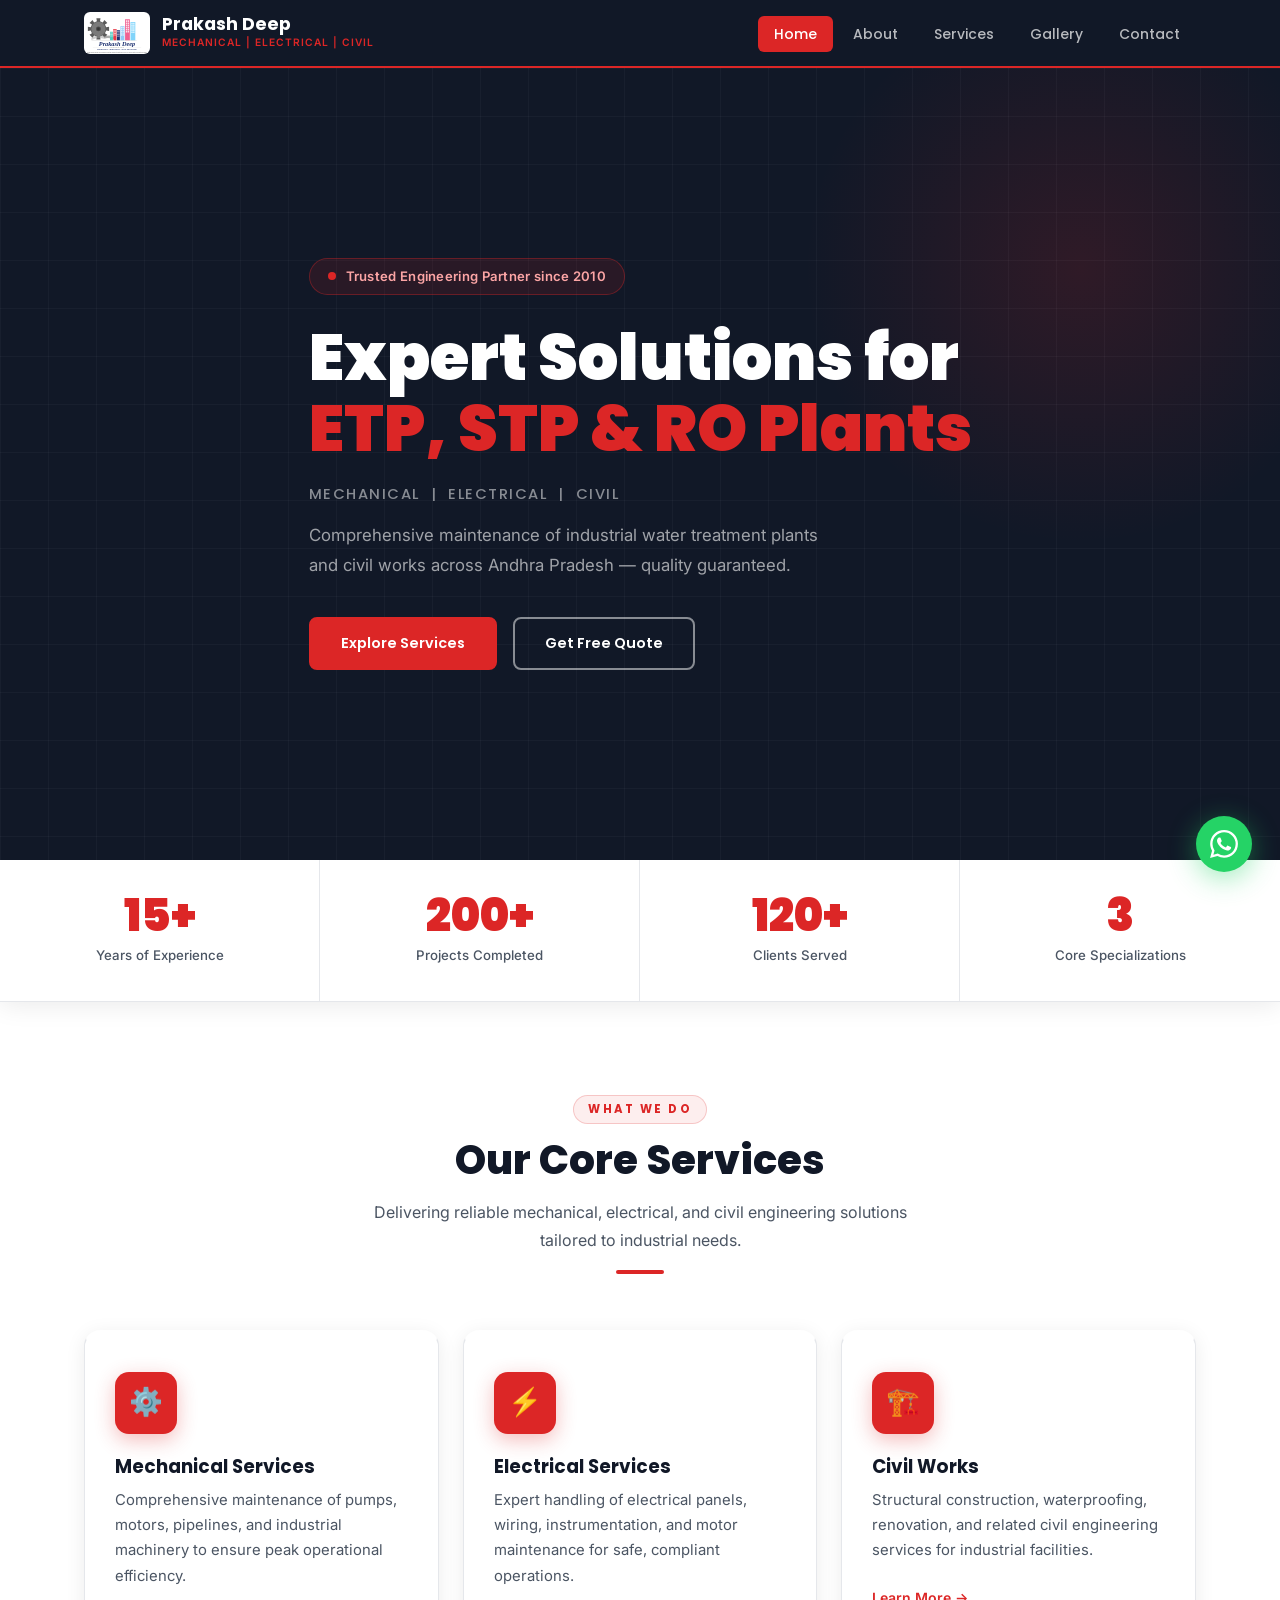
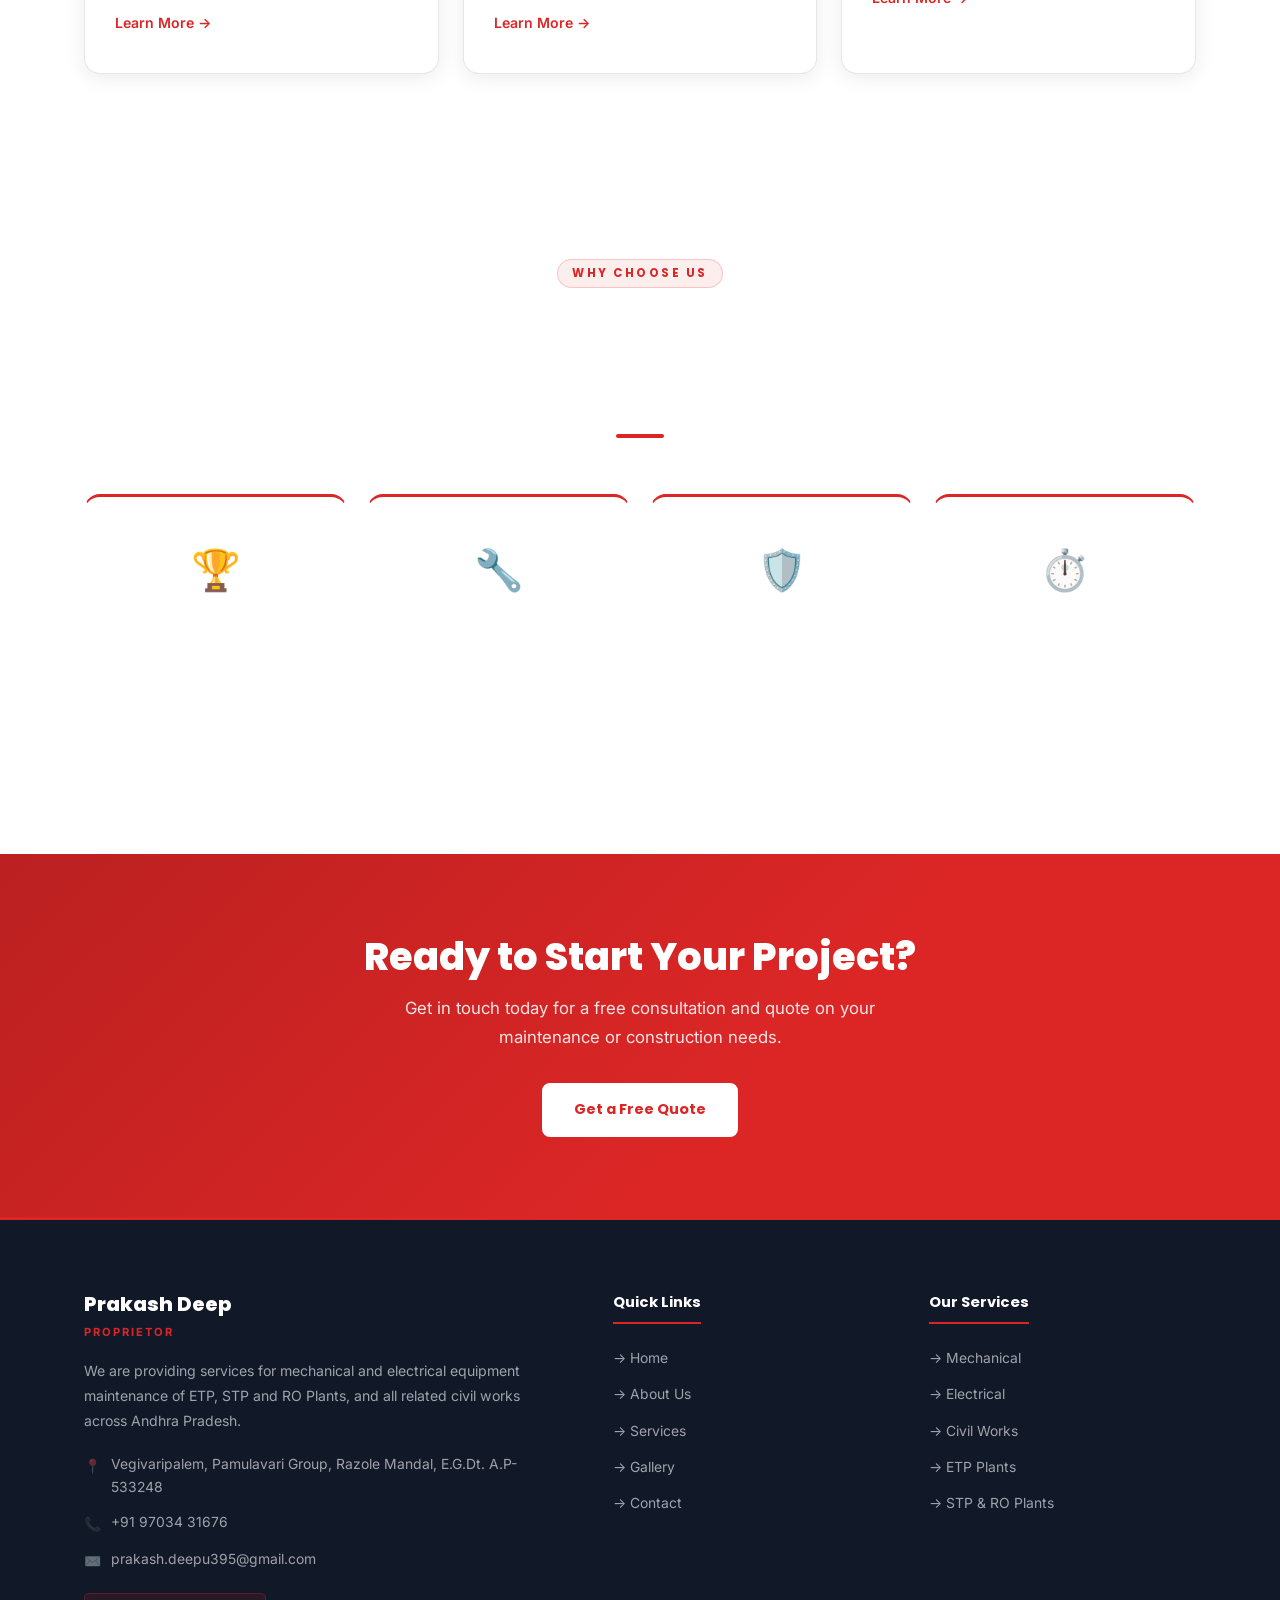
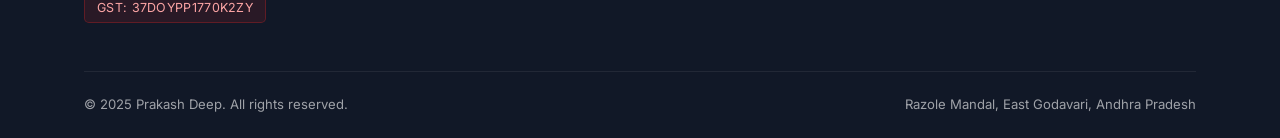
==== commit 404739df: "Fix mobile nav bleed and hero subtitle wrapping - Replace translateY nav hide with max-height:0/over" ====
--- a/index.html
+++ b/index.html
@@ -50,7 +50,7 @@
         <span class="red-text">ETP, STP &amp; RO Plants</span>
       </h1>
 
-      <p class="hero-sub">Mechanical | Electrical | Civil Solutions</p>
+      <p class="hero-sub">Mechanical &nbsp;|&nbsp; Electrical &nbsp;|&nbsp; Civil</p>
 
       <p class="hero-desc">
         Comprehensive maintenance of industrial water treatment plants
--- a/css/style.css
+++ b/css/style.css
@@ -545,20 +545,27 @@
   .section { padding: 68px 0; }
   .section-header { margin-bottom: 40px; }
 
+  /* Mobile nav — max-height trick is the most reliable cross-browser */
   .nav-links {
     position: fixed;
     top: 66px; left: 0; right: 0;
     background: var(--dark);
     flex-direction: column;
-    padding: 12px 20px 20px;
-    gap: 4px;
-    transform: translateY(-110%);
-    transition: transform 0.3s var(--ease);
-    box-shadow: 0 16px 40px rgba(0,0,0,0.4);
-    border-bottom: 2px solid var(--red);
+    gap: 2px;
+    max-height: 0;
+    overflow: hidden;
+    padding: 0 20px;
+    border-bottom: 2px solid transparent;
+    transition: max-height 0.38s ease, padding 0.38s ease, border-color 0.38s ease;
+    z-index: 998;
   }
-  .nav-links.open { transform: translateY(0); }
-  .nav-links a { padding: 12px 14px; font-size: 0.95rem; border-radius: 8px; }
+  .nav-links.open {
+    max-height: 340px;
+    padding: 10px 20px 16px;
+    border-bottom-color: var(--red);
+    box-shadow: 0 16px 40px rgba(0,0,0,0.5);
+  }
+  .nav-links a { padding: 12px 14px; font-size: 0.95rem; border-radius: 8px; display: block; }
   .hamburger { display: flex; }
 
   .hero { min-height: 80vh; }
@@ -580,6 +587,7 @@
   .gallery-grid { grid-template-columns: 1fr; }
 
   .hero h1 { font-size: 2.1rem; }
+  .hero-sub { font-size: 0.75rem; letter-spacing: 0.8px; }
   .hero-cta { flex-direction: column; }
   .hero-cta .btn { width: 100%; }
   .hero-content { padding: 36px 0; }
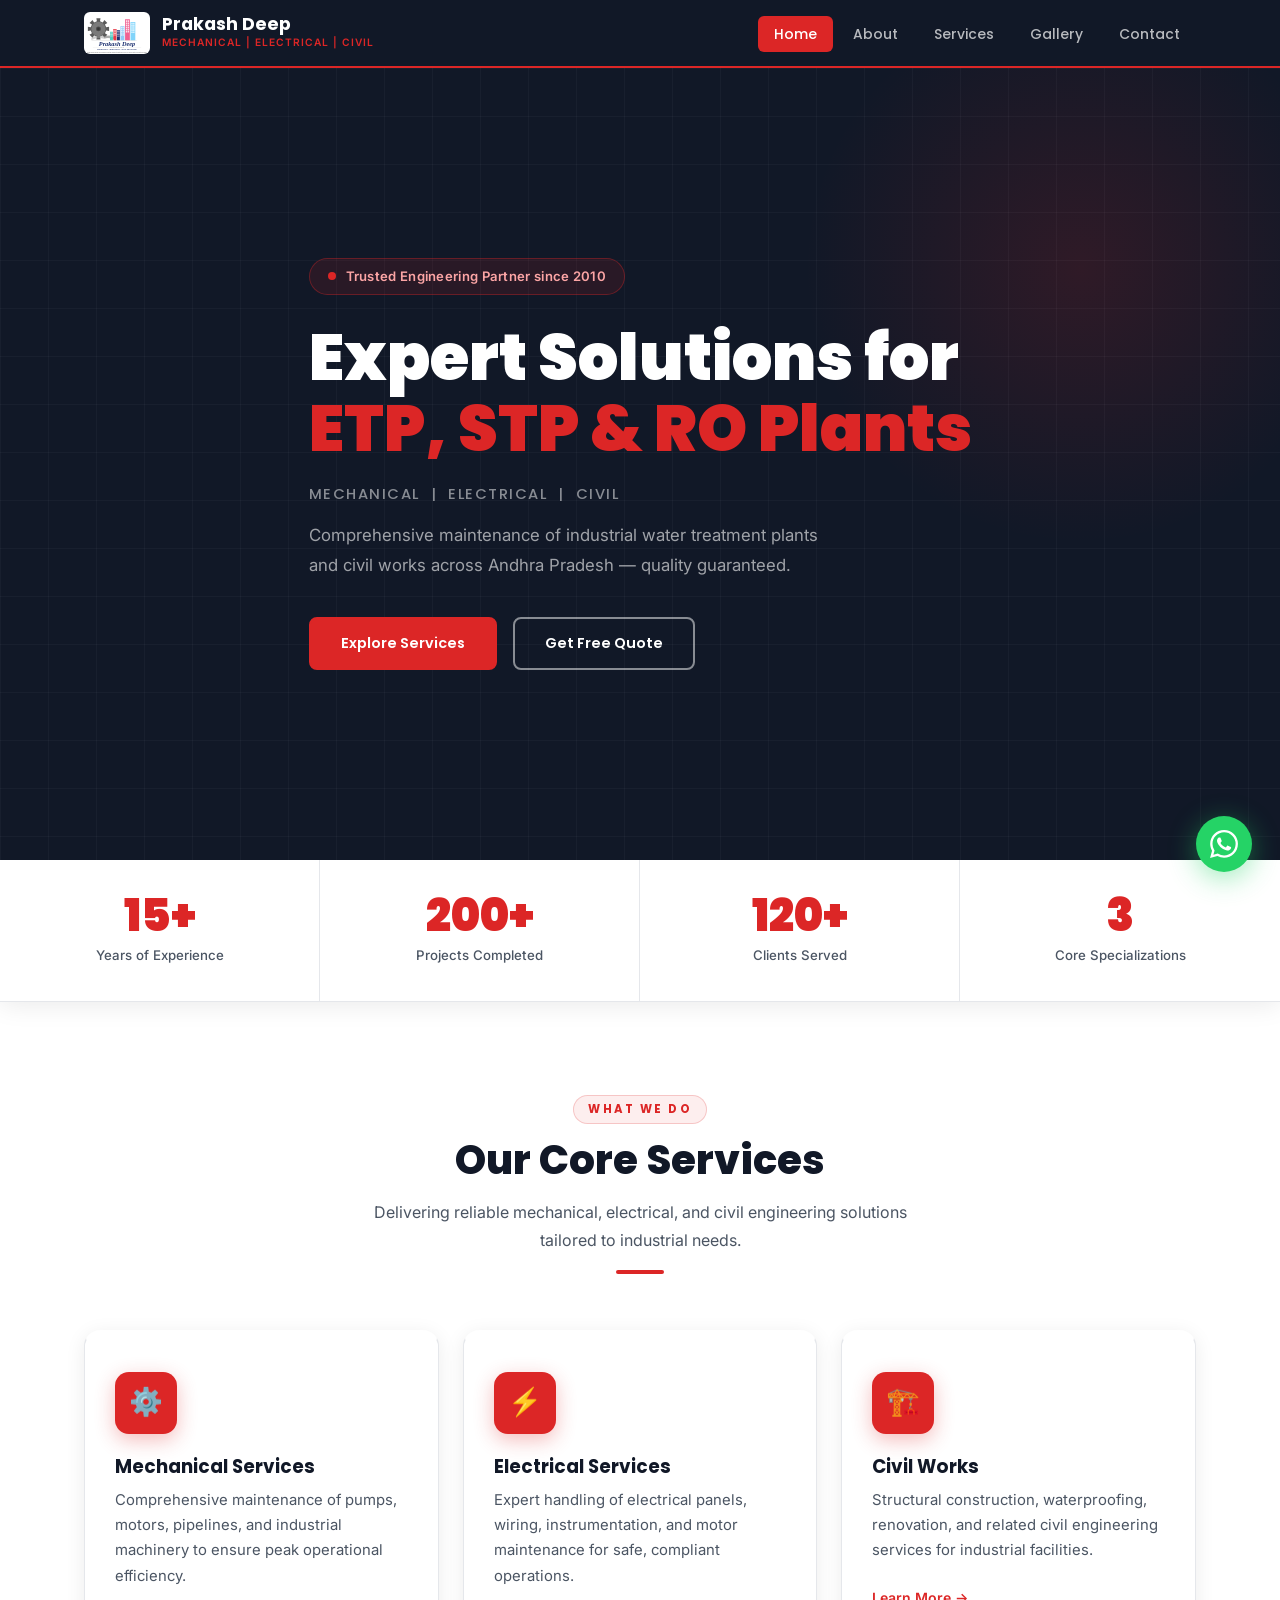
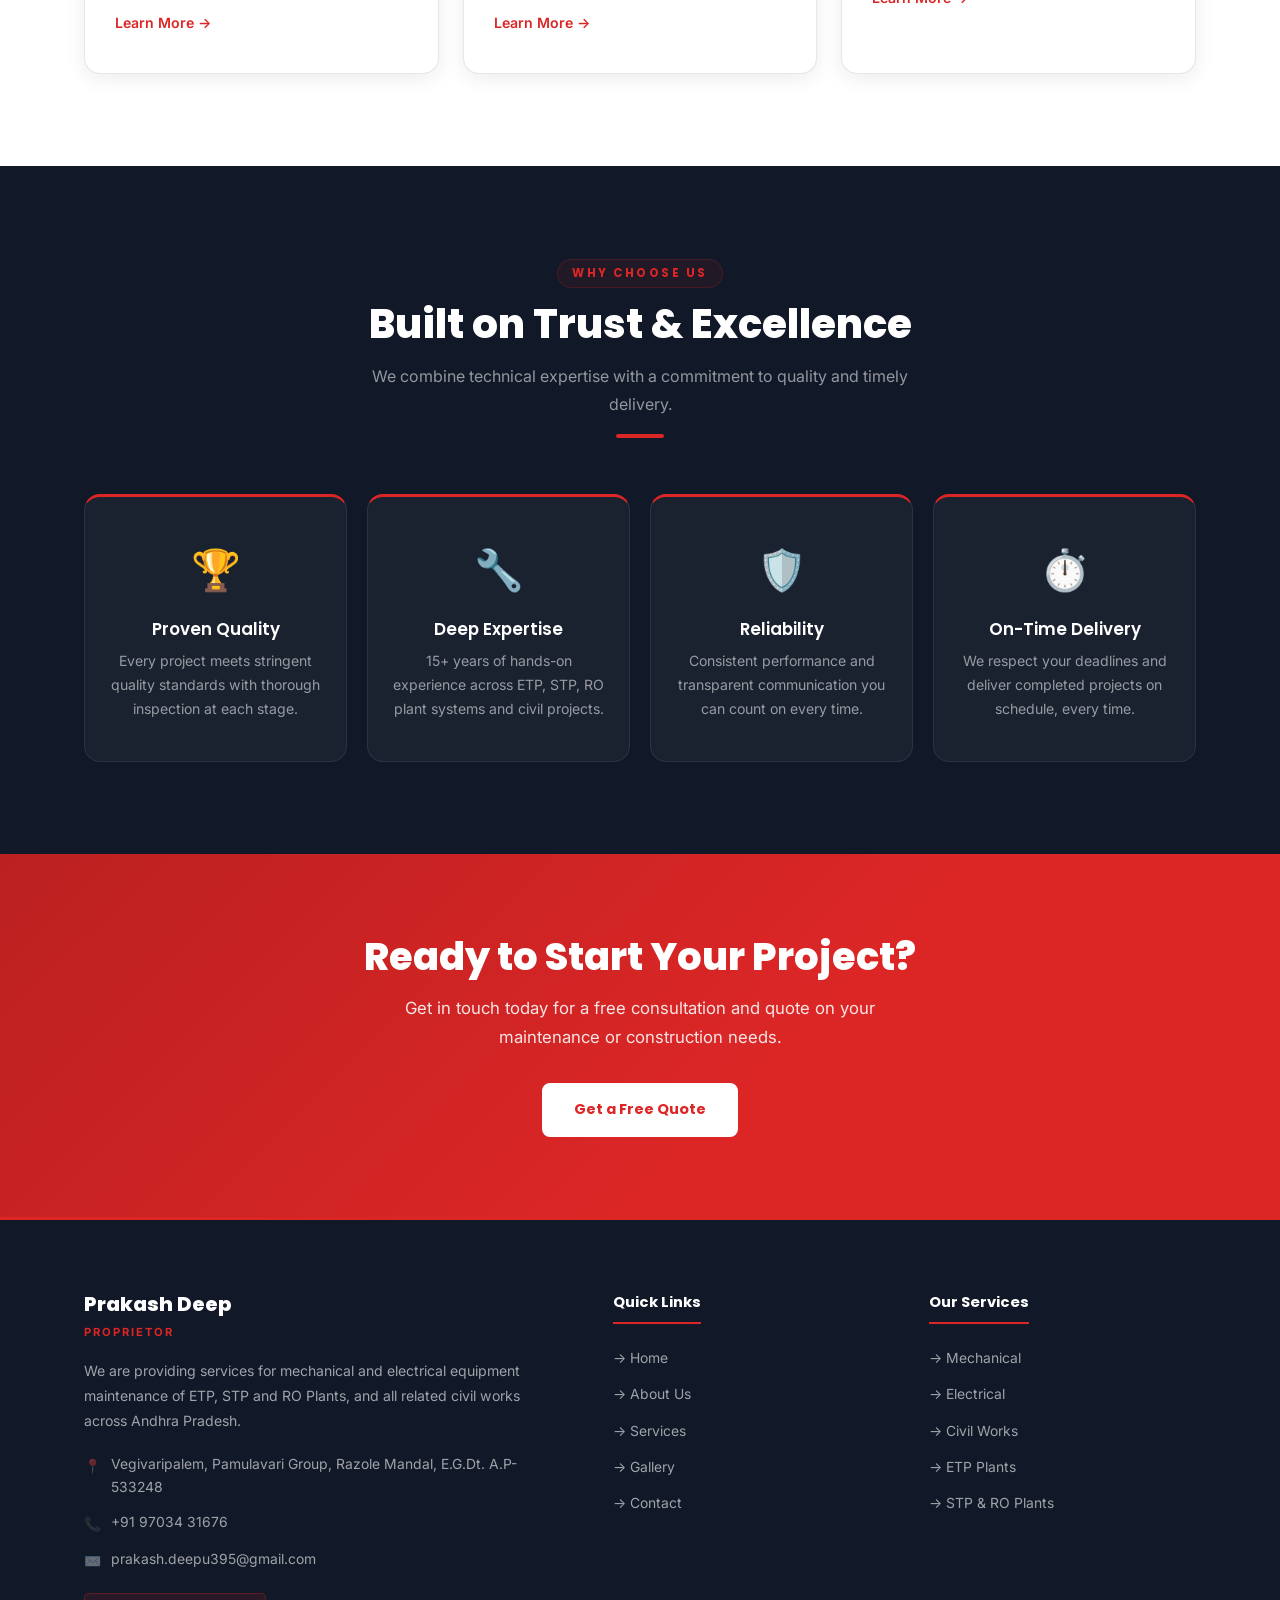
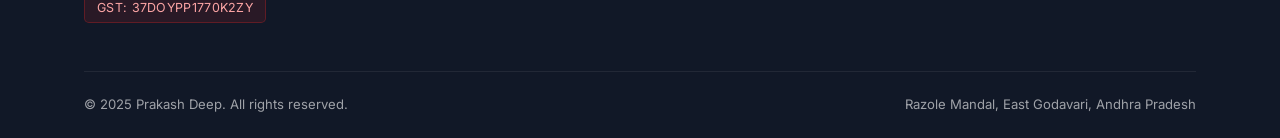
==== commit 913e082a: "Fix Why Choose Us section invisible on white background section-navy class was renamed to section-da" ====
--- a/index.html
+++ b/index.html
@@ -123,7 +123,7 @@
 </section>
 
 <!-- ─── WHY CHOOSE US ────────────────────────────────────── -->
-<section class="section section-navy">
+<section class="section section-dark">
   <div class="container">
     <div class="section-header">
       <span class="label">Why Choose Us</span>
--- a/css/style.css
+++ b/css/style.css
@@ -51,10 +51,11 @@
 .navbar {
   position: sticky;
   top: 0;
-  z-index: 1000;
+  z-index: 1000;          /* always above the fullscreen overlay (999) */
   background: var(--dark);
   border-bottom: 2px solid var(--red);
 }
+.nav-logo { position: relative; z-index: 1001; }
 
 .nav-inner {
   display: flex;
@@ -256,7 +257,7 @@
 /* ── SECTIONS ──────────────────────────── */
 .section { padding: 92px 0; }
 .section-gray { background: var(--gray-50); }
-.section-dark { background: var(--dark); }
+.section-dark, .section-navy { background: var(--dark); }
 
 /* ── SERVICE CARDS ─────────────────────── */
 .services-grid { display: grid; grid-template-columns: repeat(auto-fit,minmax(300px,1fr)); gap: 24px; }
@@ -545,28 +546,43 @@
   .section { padding: 68px 0; }
   .section-header { margin-bottom: 40px; }
 
-  /* Mobile nav — max-height trick is the most reliable cross-browser */
+  /* Fullscreen overlay nav — most reliable on all mobile browsers */
   .nav-links {
     position: fixed;
-    top: 66px; left: 0; right: 0;
-    background: var(--dark);
+    inset: 0;                          /* covers full screen */
+    background: rgba(17, 24, 39, 0.98);
     flex-direction: column;
-    gap: 2px;
-    max-height: 0;
-    overflow: hidden;
-    padding: 0 20px;
-    border-bottom: 2px solid transparent;
-    transition: max-height 0.38s ease, padding 0.38s ease, border-color 0.38s ease;
-    z-index: 998;
+    align-items: center;
+    justify-content: center;
+    gap: 8px;
+    opacity: 0;
+    visibility: hidden;
+    pointer-events: none;
+    transition: opacity 0.3s ease, visibility 0.3s ease;
+    z-index: 999;                      /* below navbar (1000) */
   }
   .nav-links.open {
-    max-height: 340px;
-    padding: 10px 20px 16px;
-    border-bottom-color: var(--red);
-    box-shadow: 0 16px 40px rgba(0,0,0,0.5);
+    opacity: 1;
+    visibility: visible;
+    pointer-events: auto;
   }
-  .nav-links a { padding: 12px 14px; font-size: 0.95rem; border-radius: 8px; display: block; }
-  .hamburger { display: flex; }
+  .nav-links a {
+    font-size: 1.3rem;
+    font-weight: 600;
+    padding: 14px 40px;
+    color: rgba(255,255,255,0.8);
+    text-align: center;
+    border-radius: 8px;
+    width: 260px;
+    display: block;
+    letter-spacing: 0.3px;
+    transition: background 0.2s, color 0.2s;
+  }
+  .nav-links a:hover { color: #fff; background: rgba(255,255,255,0.06); }
+  .nav-links a.active { background: var(--red); color: #fff; }
+
+  /* Keep hamburger and logo above the overlay */
+  .hamburger { display: flex; position: relative; z-index: 1001; }
 
   .hero { min-height: 80vh; }
   .hero-content { padding: 44px 0; }
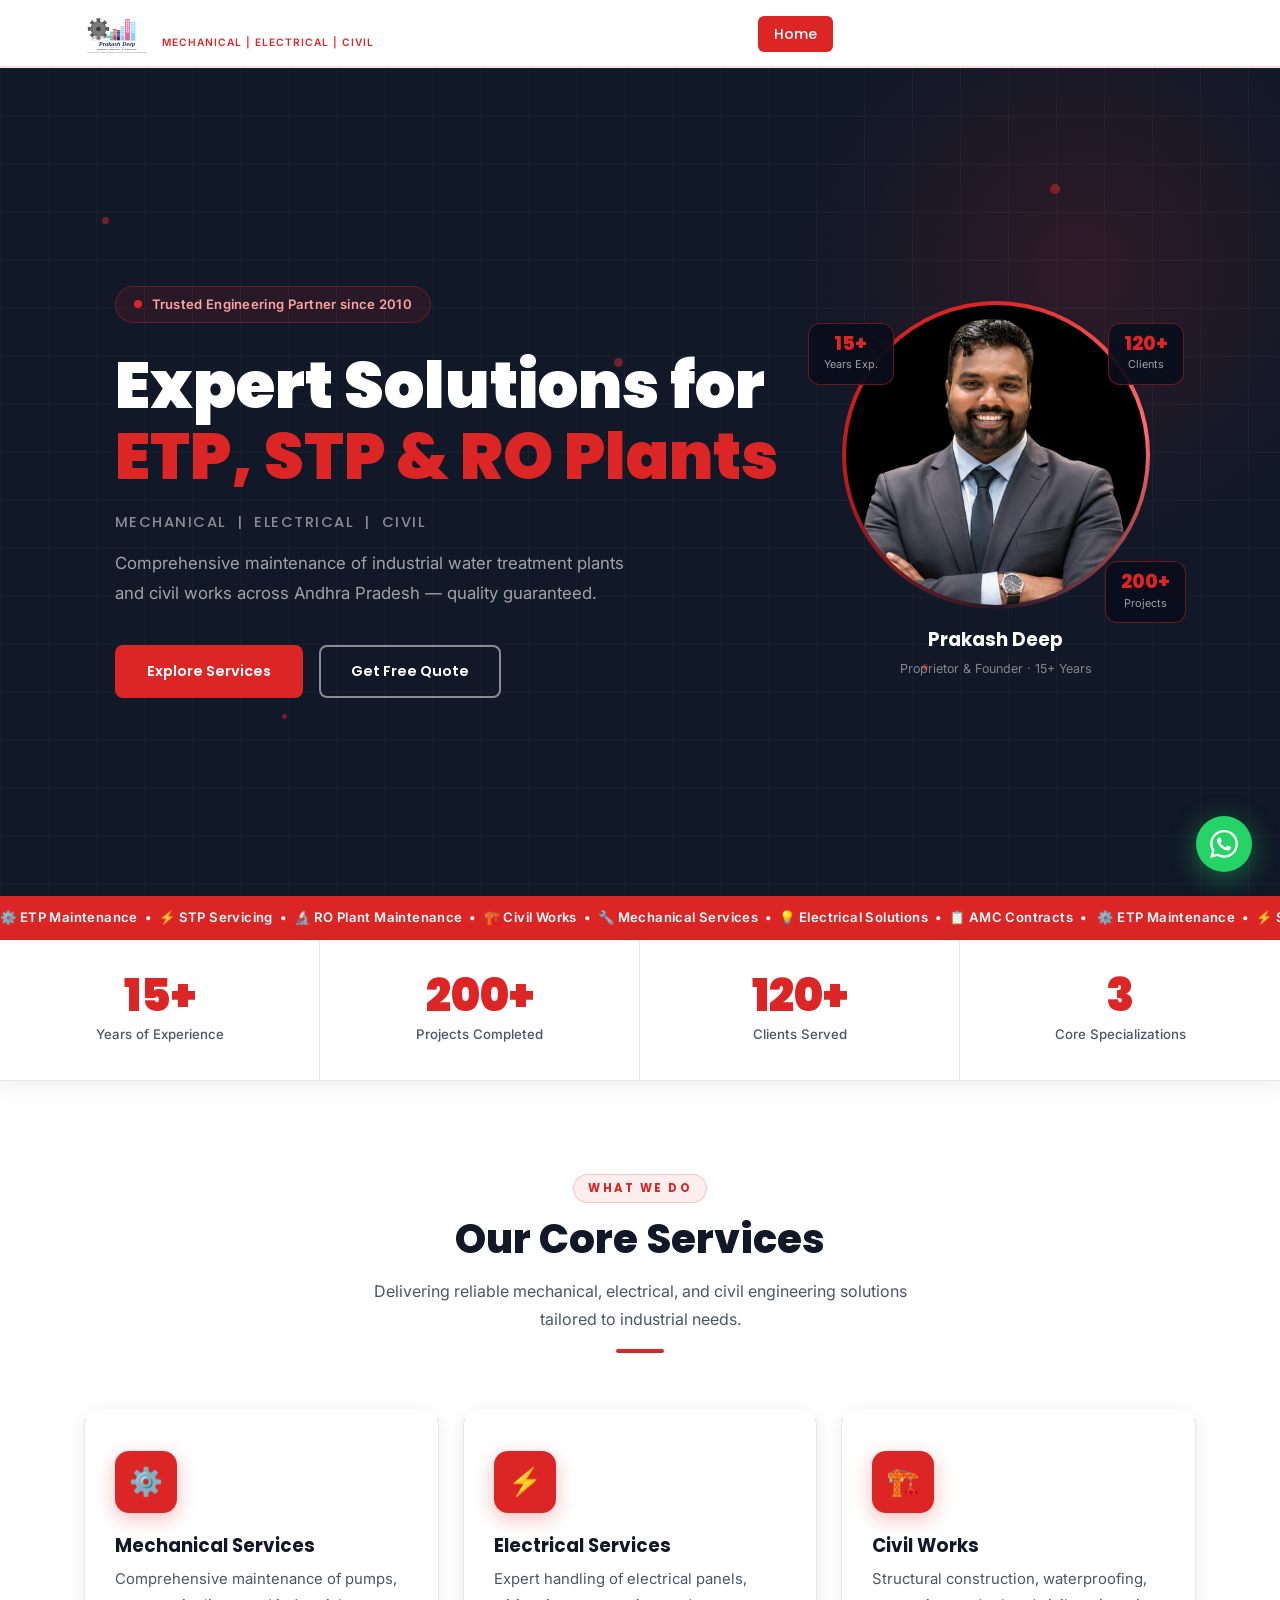
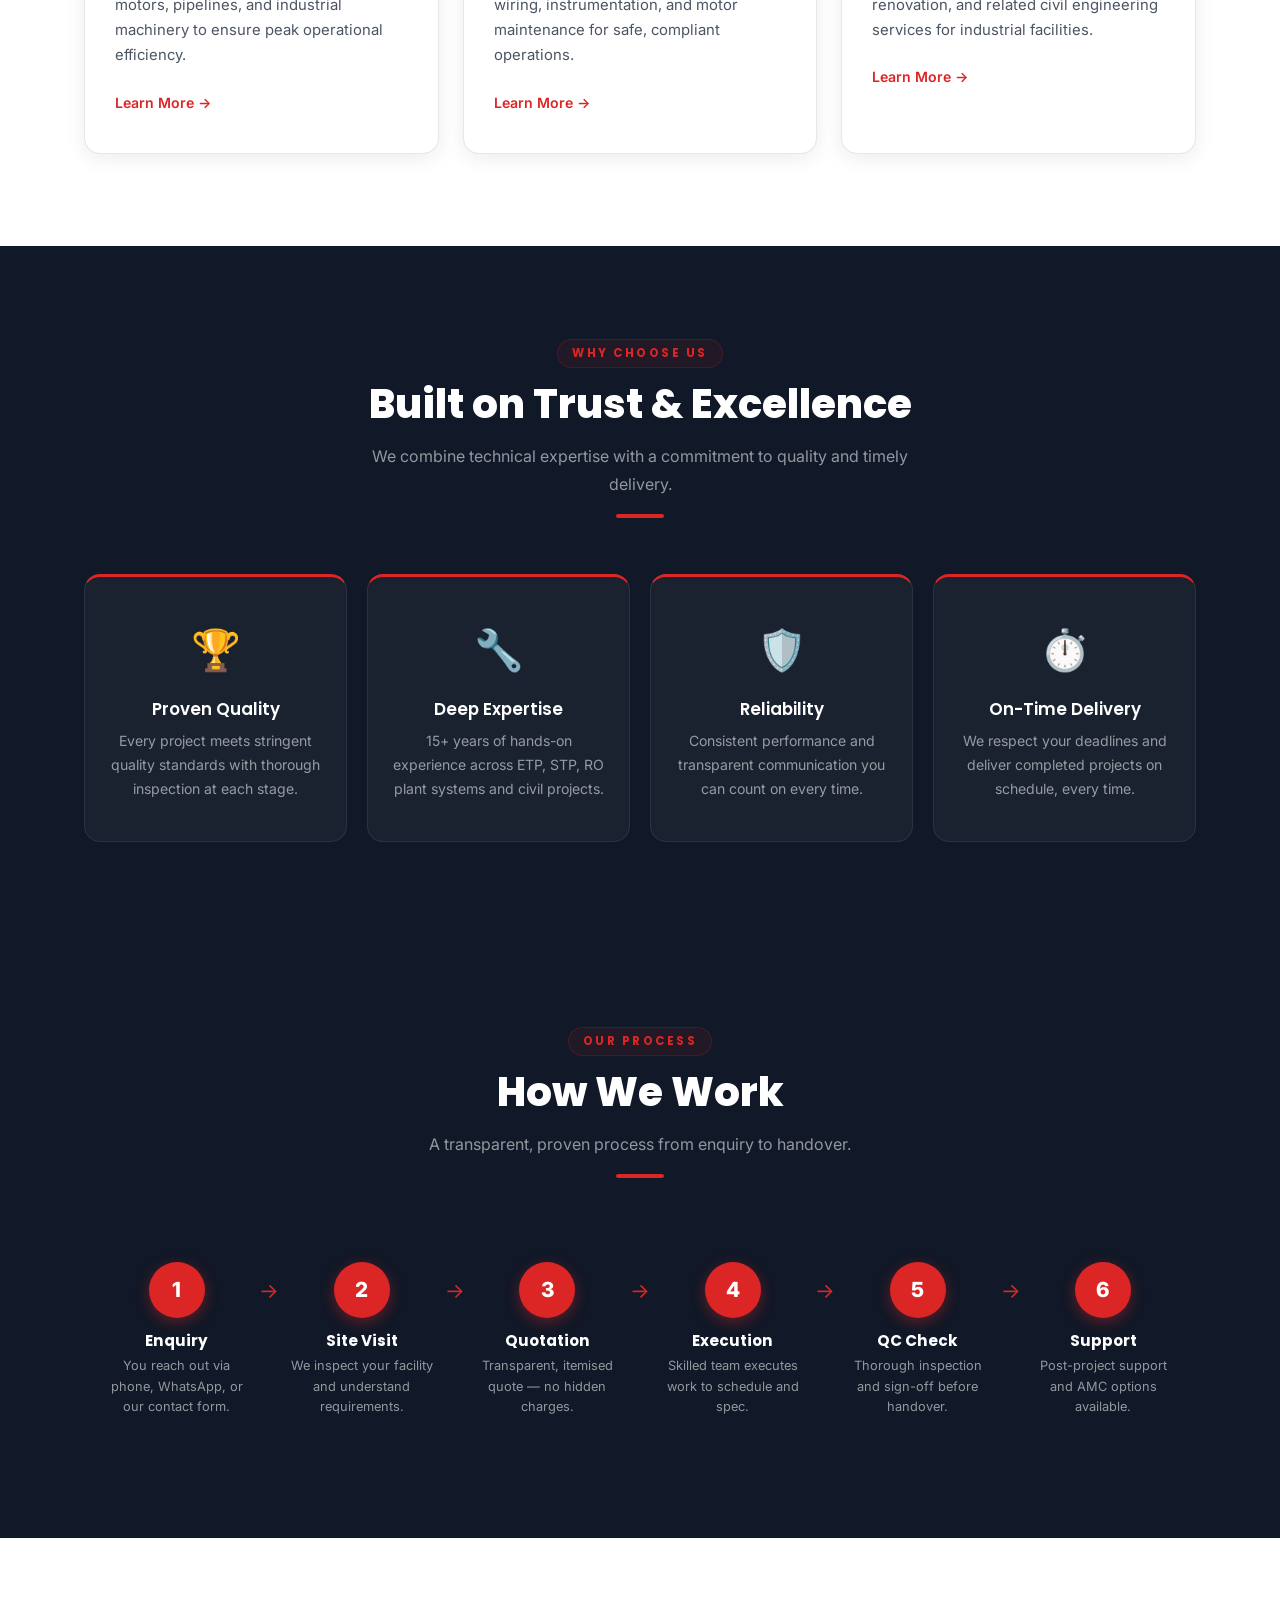
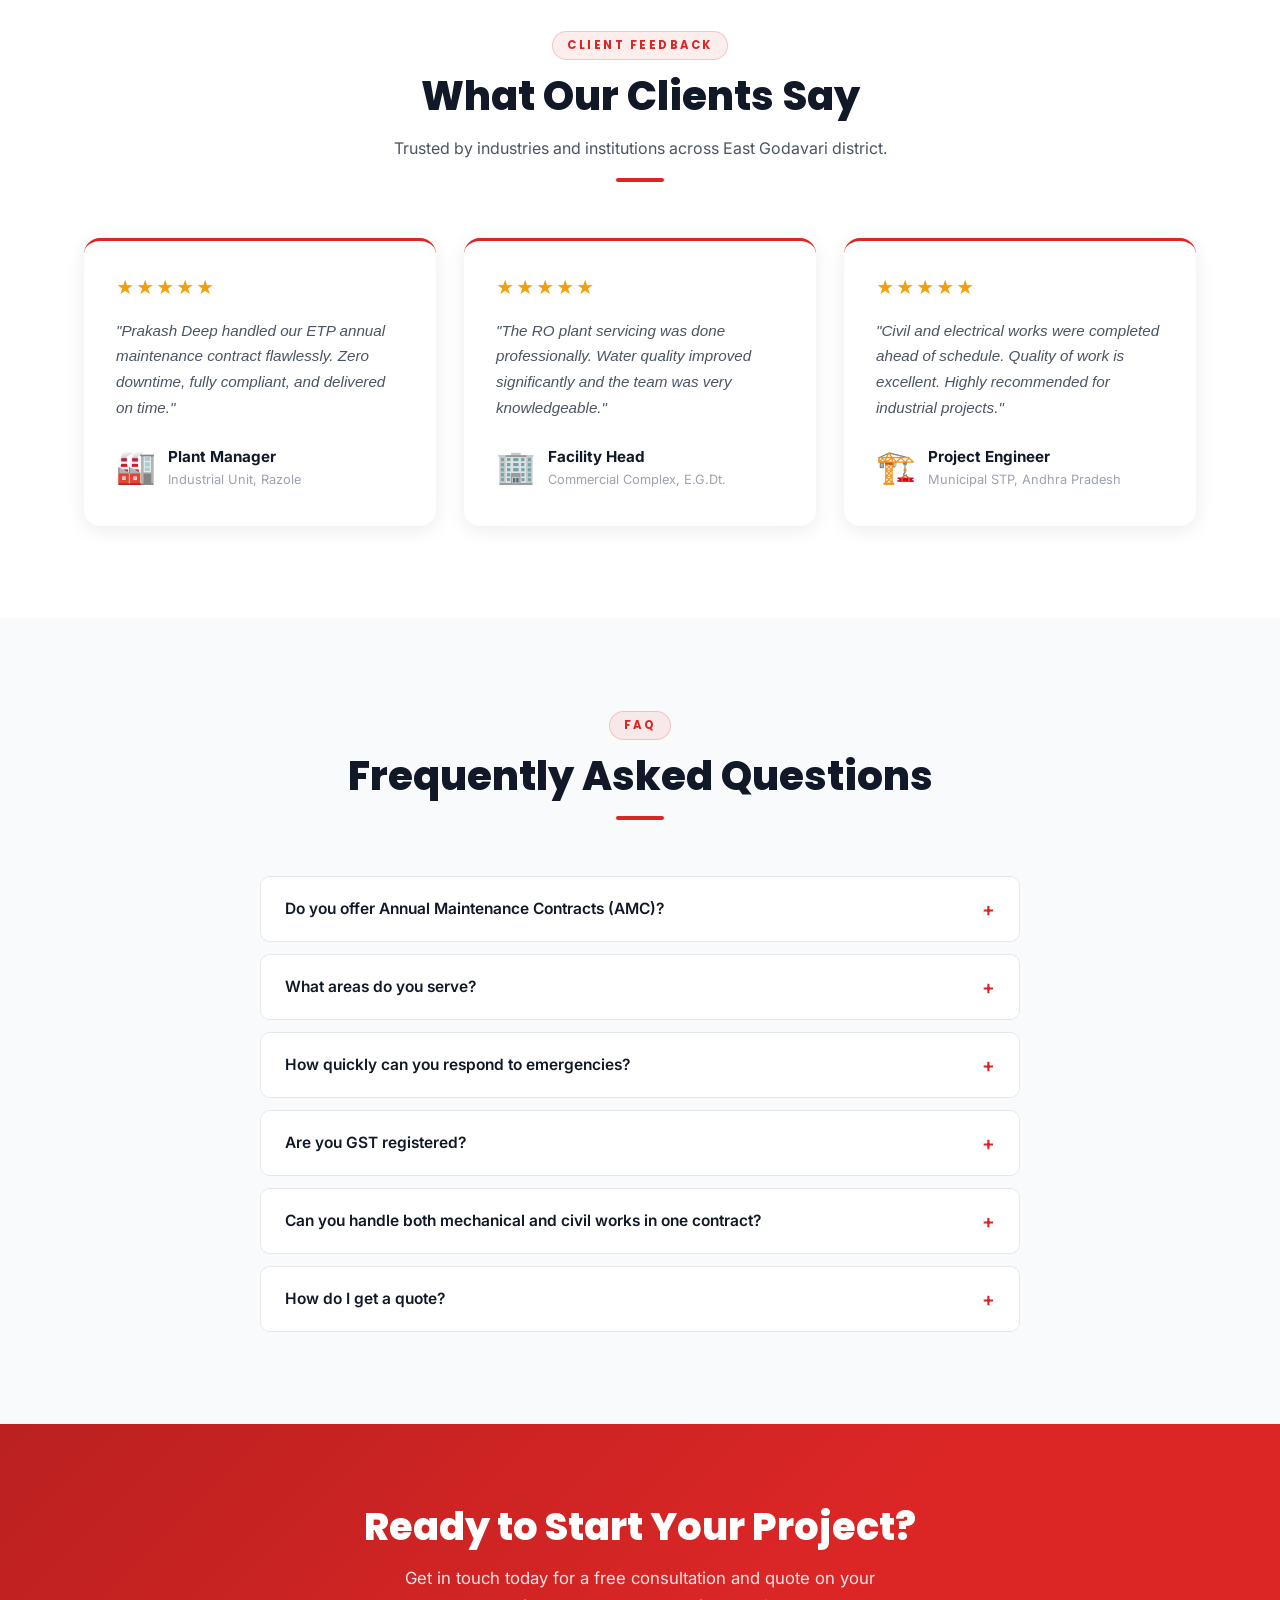
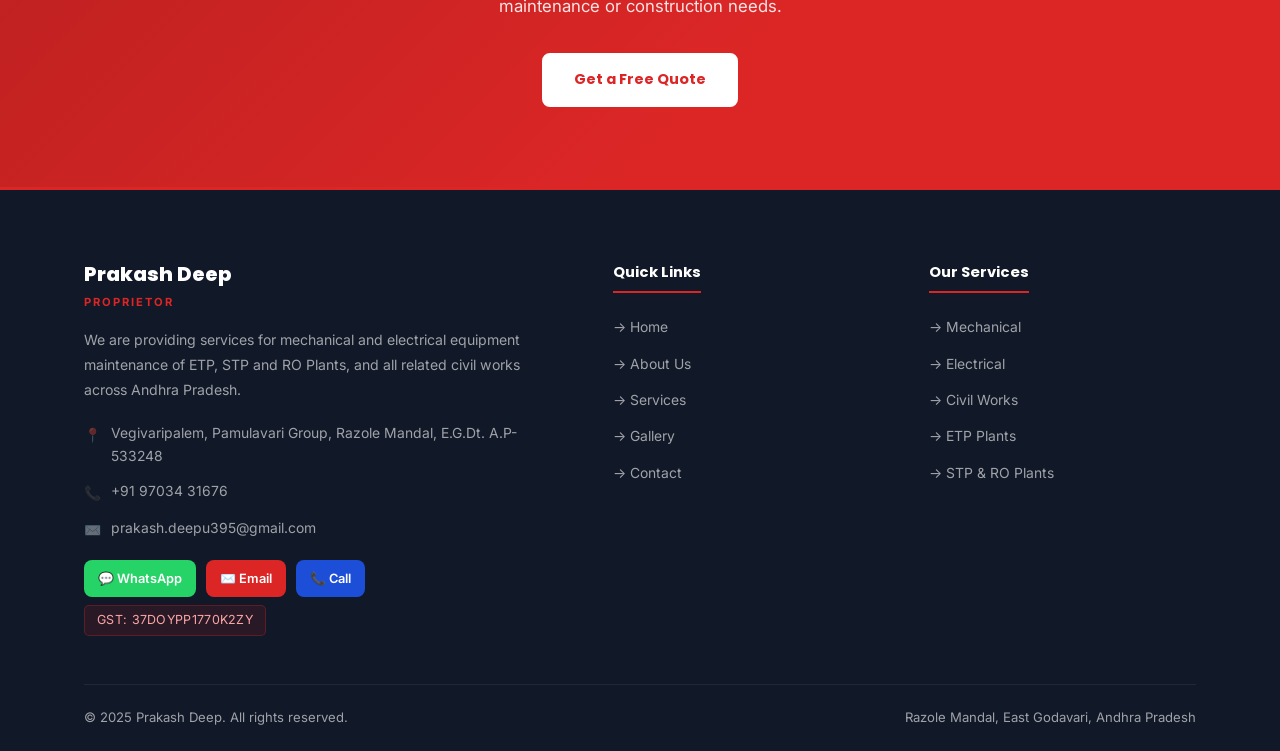
==== commit d653e9d6: "Add premium hero overhaul, owner photo, and full mobile compatibility - Hero: split 2-col layout wit" ====
--- a/index.html
+++ b/index.html
@@ -8,7 +8,7 @@
   <link rel="icon" href="favicon.ico" />
   <link rel="stylesheet" href="css/style.css" />
 </head>
-<body>
+<body class="home-page">
 
 <!-- ─── NAVBAR ─────────────────────────────────────────── -->
 <nav class="navbar">
@@ -38,32 +38,84 @@
 <!-- ─── HERO ────────────────────────────────────────────── -->
 <section class="hero">
   <div class="hero-grid-bg"></div>
-  <div class="container">
-    <div class="hero-content">
-      <div class="hero-badge">
-        <span class="dot"></span>
-        Trusted Engineering Partner since 2010
-      </div>
-
-      <h1>
-        Expert Solutions for<br>
-        <span class="red-text">ETP, STP &amp; RO Plants</span>
-      </h1>
-
-      <p class="hero-sub">Mechanical &nbsp;|&nbsp; Electrical &nbsp;|&nbsp; Civil</p>
-
-      <p class="hero-desc">
-        Comprehensive maintenance of industrial water treatment plants
-        and civil works across Andhra Pradesh — quality guaranteed.
-      </p>
-
-      <div class="hero-cta">
-        <a href="services.html" class="btn btn-primary">Explore Services</a>
-        <a href="contact.html" class="btn btn-outline">Get Free Quote</a>
-      </div>
-    </div>
-  </div>
-</section>
+
+  <div class="hero-particle" style="--px:8%;  --py:18%; --ps:7px;  --pd:5s"></div>
+  <div class="hero-particle" style="--px:82%; --py:14%; --ps:10px; --pd:7s"></div>
+  <div class="hero-particle" style="--px:72%; --py:72%; --ps:6px;  --pd:6s"></div>
+  <div class="hero-particle" style="--px:22%; --py:78%; --ps:5px;  --pd:8s"></div>
+  <div class="hero-particle" style="--px:48%; --py:35%; --ps:9px;  --pd:4.5s"></div>
+
+  <div class="container">
+    <div class="hero-inner">
+
+      <!-- LEFT: Main content -->
+      <div class="hero-content">
+        <div class="hero-badge">
+          <span class="dot"></span>
+          Trusted Engineering Partner since 2010
+        </div>
+
+        <h1>
+          Expert Solutions for<br>
+          <span class="red-text">ETP, STP &amp; RO Plants</span>
+        </h1>
+
+        <p class="hero-sub">Mechanical &nbsp;|&nbsp; Electrical &nbsp;|&nbsp; Civil</p>
+
+        <p class="hero-desc">
+          Comprehensive maintenance of industrial water treatment plants
+          and civil works across Andhra Pradesh — quality guaranteed.
+        </p>
+
+        <div class="hero-cta">
+          <a href="services.html" class="btn btn-primary">Explore Services</a>
+          <a href="contact.html" class="btn btn-outline">Get Free Quote</a>
+        </div>
+      </div>
+
+      <!-- RIGHT: Owner photo (desktop only) -->
+      <div class="hero-visual">
+        <div class="owner-photo-wrap">
+
+          <!-- floating stat badges -->
+          <div class="owner-badge badge-tl">
+            <span class="obadge-num">15+</span>
+            <span class="obadge-lbl">Years Exp.</span>
+          </div>
+          <div class="owner-badge badge-br">
+            <span class="obadge-num">200+</span>
+            <span class="obadge-lbl">Projects</span>
+          </div>
+          <div class="owner-badge badge-tr">
+            <span class="obadge-num">120+</span>
+            <span class="obadge-lbl">Clients</span>
+          </div>
+
+          <!-- circular photo with glow ring -->
+          <div class="owner-ring">
+            <img src="images/owner.jpeg" alt="Prakash Deep – Proprietor" class="owner-img" />
+          </div>
+
+          <!-- name label -->
+          <div class="owner-label">
+            <div class="owner-name">Prakash Deep</div>
+            <div class="owner-title">Proprietor &amp; Founder · 15+ Years</div>
+          </div>
+
+        </div>
+      </div>
+
+    </div>
+  </div>
+</section>
+
+<!-- ─── SERVICE TICKER ────────────────────────────────── -->
+<div class="service-ticker" aria-hidden="true">
+  <div class="ticker-inner">
+    <span>⚙️ ETP Maintenance &nbsp;•&nbsp; ⚡ STP Servicing &nbsp;•&nbsp; 🔬 RO Plant Maintenance &nbsp;•&nbsp; 🏗️ Civil Works &nbsp;•&nbsp; 🔧 Mechanical Services &nbsp;•&nbsp; 💡 Electrical Solutions &nbsp;•&nbsp; 📋 AMC Contracts &nbsp;•&nbsp;&nbsp;&nbsp;</span>
+    <span aria-hidden="true">⚙️ ETP Maintenance &nbsp;•&nbsp; ⚡ STP Servicing &nbsp;•&nbsp; 🔬 RO Plant Maintenance &nbsp;•&nbsp; 🏗️ Civil Works &nbsp;•&nbsp; 🔧 Mechanical Services &nbsp;•&nbsp; 💡 Electrical Solutions &nbsp;•&nbsp; 📋 AMC Contracts &nbsp;•&nbsp;&nbsp;&nbsp;</span>
+  </div>
+</div>
 
 <!-- ─── STATS BAR ───────────────────────────────────────── -->
 <section class="stats-bar">
@@ -157,6 +209,134 @@
   </div>
 </section>
 
+<!-- ─── HOW WE WORK ──────────────────────────────────────── -->
+<section class="section section-dark">
+  <div class="container">
+    <div class="section-header">
+      <span class="label">Our Process</span>
+      <h2 style="color:#fff">How We Work</h2>
+      <p style="color:rgba(255,255,255,0.55)">A transparent, proven process from enquiry to handover.</p>
+      <div class="divider"></div>
+    </div>
+    <div class="process-grid">
+      <div class="process-step">
+        <div class="step-number">1</div>
+        <h4>Enquiry</h4>
+        <p>You reach out via phone, WhatsApp, or our contact form.</p>
+      </div>
+      <div class="process-step">
+        <div class="step-number">2</div>
+        <h4>Site Visit</h4>
+        <p>We inspect your facility and understand requirements.</p>
+      </div>
+      <div class="process-step">
+        <div class="step-number">3</div>
+        <h4>Quotation</h4>
+        <p>Transparent, itemised quote — no hidden charges.</p>
+      </div>
+      <div class="process-step">
+        <div class="step-number">4</div>
+        <h4>Execution</h4>
+        <p>Skilled team executes work to schedule and spec.</p>
+      </div>
+      <div class="process-step">
+        <div class="step-number">5</div>
+        <h4>QC Check</h4>
+        <p>Thorough inspection and sign-off before handover.</p>
+      </div>
+      <div class="process-step">
+        <div class="step-number">6</div>
+        <h4>Support</h4>
+        <p>Post-project support and AMC options available.</p>
+      </div>
+    </div>
+  </div>
+</section>
+
+<!-- ─── TESTIMONIALS ─────────────────────────────────────── -->
+<section class="section">
+  <div class="container">
+    <div class="section-header">
+      <span class="label">Client Feedback</span>
+      <h2>What Our Clients Say</h2>
+      <p>Trusted by industries and institutions across East Godavari district.</p>
+      <div class="divider"></div>
+    </div>
+    <div class="testimonials-grid">
+      <div class="testimonial-card">
+        <div class="testimonial-stars">★★★★★</div>
+        <p class="testimonial-text">"Prakash Deep handled our ETP annual maintenance contract flawlessly. Zero downtime, fully compliant, and delivered on time."</p>
+        <div class="testimonial-author">
+          <span class="testimonial-avatar">🏭</span>
+          <div>
+            <div class="testimonial-name">Plant Manager</div>
+            <div class="testimonial-role">Industrial Unit, Razole</div>
+          </div>
+        </div>
+      </div>
+      <div class="testimonial-card">
+        <div class="testimonial-stars">★★★★★</div>
+        <p class="testimonial-text">"The RO plant servicing was done professionally. Water quality improved significantly and the team was very knowledgeable."</p>
+        <div class="testimonial-author">
+          <span class="testimonial-avatar">🏢</span>
+          <div>
+            <div class="testimonial-name">Facility Head</div>
+            <div class="testimonial-role">Commercial Complex, E.G.Dt.</div>
+          </div>
+        </div>
+      </div>
+      <div class="testimonial-card">
+        <div class="testimonial-stars">★★★★★</div>
+        <p class="testimonial-text">"Civil and electrical works were completed ahead of schedule. Quality of work is excellent. Highly recommended for industrial projects."</p>
+        <div class="testimonial-author">
+          <span class="testimonial-avatar">🏗️</span>
+          <div>
+            <div class="testimonial-name">Project Engineer</div>
+            <div class="testimonial-role">Municipal STP, Andhra Pradesh</div>
+          </div>
+        </div>
+      </div>
+    </div>
+  </div>
+</section>
+
+<!-- ─── FAQ ──────────────────────────────────────────────── -->
+<section class="section section-gray">
+  <div class="container">
+    <div class="section-header">
+      <span class="label">FAQ</span>
+      <h2>Frequently Asked Questions</h2>
+      <div class="divider"></div>
+    </div>
+    <div class="faq-list">
+      <div class="faq-item">
+        <button class="faq-question">Do you offer Annual Maintenance Contracts (AMC)? <span class="faq-icon">+</span></button>
+        <div class="faq-answer"><p>Yes. We offer customised AMC packages covering scheduled servicing, emergency callouts, and monthly performance reports for ETP, STP, and RO plants.</p></div>
+      </div>
+      <div class="faq-item">
+        <button class="faq-question">What areas do you serve? <span class="faq-icon">+</span></button>
+        <div class="faq-answer"><p>We primarily serve Razole Mandal and East Godavari District, and take projects across Andhra Pradesh for larger industrial clients.</p></div>
+      </div>
+      <div class="faq-item">
+        <button class="faq-question">How quickly can you respond to emergencies? <span class="faq-icon">+</span></button>
+        <div class="faq-answer"><p>For AMC clients we guarantee a 4-hour response time. For new clients we aim to attend the same day wherever possible.</p></div>
+      </div>
+      <div class="faq-item">
+        <button class="faq-question">Are you GST registered? <span class="faq-icon">+</span></button>
+        <div class="faq-answer"><p>Yes. Our GSTIN is 37DOYPP1770K2ZY, registered under Andhra Pradesh (State Code 37). We issue proper GST invoices for all work.</p></div>
+      </div>
+      <div class="faq-item">
+        <button class="faq-question">Can you handle both mechanical and civil works in one contract? <span class="faq-icon">+</span></button>
+        <div class="faq-answer"><p>Absolutely. We are a single-vendor solution covering mechanical, electrical, and civil works — no need to manage multiple contractors.</p></div>
+      </div>
+      <div class="faq-item">
+        <button class="faq-question">How do I get a quote? <span class="faq-icon">+</span></button>
+        <div class="faq-answer"><p>Call or WhatsApp us at +91 97034 31676, or use the Contact form on this site. We'll arrange a free site visit and provide a detailed quotation.</p></div>
+      </div>
+    </div>
+  </div>
+</section>
+
 <!-- ─── CTA BANNER ────────────────────────────────────────── -->
 <section class="cta-banner">
   <div class="container">
@@ -186,6 +366,11 @@
         <div class="footer-contact-item">
           <span class="icon">✉️</span>
           <a href="mailto:prakash.deepu395@gmail.com">prakash.deepu395@gmail.com</a>
+        </div>
+        <div class="footer-social">
+          <a href="https://wa.me/919703431676" class="social-btn wa" target="_blank" rel="noopener">💬 WhatsApp</a>
+          <a href="mailto:prakash.deepu395@gmail.com" class="social-btn email">✉️ Email</a>
+          <a href="tel:+919703431676" class="social-btn phone">📞 Call</a>
         </div>
         <div class="gst-badge">GST: 37DOYPP1770K2ZY</div>
       </div>
@@ -227,6 +412,10 @@
   </svg>
 </a>
 
+<div class="scroll-progress" id="scrollProgress"></div>
+<button class="back-to-top" id="backToTop" aria-label="Back to top">↑</button>
+<div class="toast" id="toast" role="status" aria-live="polite"></div>
+
 <script src="js/main.js"></script>
 </body>
 </html>
--- a/css/style.css
+++ b/css/style.css
@@ -178,7 +178,7 @@
   pointer-events: none;
 }
 
-.hero-content { position: relative; z-index: 2; color: #fff; max-width: 760px; padding: 64px 0; }
+.hero-content { position: relative; z-index: 2; color: #fff; }
 
 .hero-badge {
   display: inline-flex;
@@ -385,6 +385,13 @@
 .about-grid { display: grid; grid-template-columns: 1fr 1.5fr; gap: 72px; align-items: center; }
 
 .about-img-wrap { position: relative; }
+.about-img-real {
+  width: 100%; height: 460px;
+  object-fit: cover; object-position: center top;
+  border-radius: var(--radius-lg);
+  display: block;
+  box-shadow: var(--shadow-lg);
+}
 .about-img-placeholder {
   background: linear-gradient(135deg, var(--gray-100), var(--gray-200));
   border-radius: var(--radius-lg);
@@ -641,3 +648,484 @@
   .plant-grid { grid-template-columns: 1fr; }
   .stats-grid { grid-template-columns: repeat(2,1fr); }
 }
+
+/* ── SCROLL PROGRESS BAR ───────────────────────────── */
+.scroll-progress {
+  position: fixed; top: 0; left: 0;
+  height: 3px; background: var(--red); width: 0%;
+  z-index: 2000; transition: width 0.1s linear;
+  pointer-events: none;
+}
+
+/* ── BACK TO TOP ────────────────────────────────────── */
+.back-to-top {
+  position: fixed; bottom: 96px; right: 28px;
+  width: 44px; height: 44px;
+  background: var(--red); color: #fff;
+  border: none; border-radius: 50%;
+  font-size: 1.2rem; font-weight: 700;
+  cursor: pointer; opacity: 0; visibility: hidden;
+  transition: opacity 0.3s, visibility 0.3s, transform 0.3s;
+  z-index: 998; display: flex; align-items: center; justify-content: center;
+  box-shadow: 0 4px 14px rgba(220,38,38,0.4);
+}
+.back-to-top.visible { opacity: 1; visibility: visible; }
+.back-to-top:hover { transform: translateY(-3px); }
+
+/* ── TOAST NOTIFICATION ─────────────────────────────── */
+.toast {
+  position: fixed; bottom: 32px; left: 50%;
+  transform: translateX(-50%) translateY(80px);
+  background: #16a34a; color: #fff;
+  padding: 14px 28px; border-radius: 8px;
+  font-weight: 600; font-size: 0.95rem;
+  opacity: 0; visibility: hidden;
+  transition: all 0.4s ease; z-index: 3000;
+  box-shadow: 0 8px 24px rgba(0,0,0,0.2);
+  white-space: nowrap;
+}
+.toast.show { opacity: 1; visibility: visible; transform: translateX(-50%) translateY(0); }
+
+/* ── TESTIMONIALS ───────────────────────────────────── */
+.testimonials-grid {
+  display: grid;
+  grid-template-columns: repeat(auto-fit, minmax(280px, 1fr));
+  gap: 28px; margin-top: 48px;
+}
+.testimonial-card {
+  background: #fff; border-radius: var(--radius-lg);
+  padding: 32px; box-shadow: var(--shadow);
+  border-top: 3px solid var(--red);
+}
+.testimonial-stars { color: #f59e0b; font-size: 1.1rem; margin-bottom: 16px; letter-spacing: 2px; }
+.testimonial-text { font-style: italic; color: var(--gray-600); margin-bottom: 20px; line-height: 1.7; font-size: 0.95rem; }
+.testimonial-author { display: flex; align-items: center; gap: 12px; }
+.testimonial-avatar { font-size: 2rem; }
+.testimonial-name { font-weight: 700; color: var(--dark); font-size: 0.95rem; }
+.testimonial-role { font-size: 0.8rem; color: var(--gray-400); }
+
+/* ── PROCESS / HOW WE WORK ──────────────────────────── */
+.process-grid {
+  display: grid;
+  grid-template-columns: repeat(6, 1fr);
+  gap: 0; margin-top: 48px; position: relative;
+}
+.process-step { text-align: center; padding: 28px 16px; position: relative; }
+.process-step:not(:last-child)::after {
+  content: '→'; position: absolute;
+  right: -10px; top: 40px;
+  color: var(--red); font-size: 1.3rem;
+}
+.step-number {
+  width: 56px; height: 56px; border-radius: 50%;
+  background: var(--red); color: #fff;
+  font-size: 1.3rem; font-weight: 800;
+  display: flex; align-items: center; justify-content: center;
+  margin: 0 auto 14px;
+  box-shadow: 0 4px 14px rgba(220,38,38,0.4);
+}
+.process-step h4 { font-size: 0.95rem; font-weight: 700; margin-bottom: 6px; color: #fff; }
+.process-step p { font-size: 0.8rem; color: rgba(255,255,255,0.55); line-height: 1.6; }
+@media (max-width: 900px) {
+  .process-grid { grid-template-columns: repeat(3, 1fr); }
+  .process-step:nth-child(3)::after { display: none; }
+}
+@media (max-width: 600px) {
+  .process-grid { grid-template-columns: repeat(2, 1fr); }
+  .process-step:not(:last-child)::after { display: none; }
+}
+
+/* ── FAQ ACCORDION ──────────────────────────────────── */
+.faq-list { max-width: 760px; margin: 48px auto 0; display: flex; flex-direction: column; gap: 12px; }
+.faq-item { border: 1px solid var(--gray-200); border-radius: var(--radius); overflow: hidden; }
+.faq-question {
+  width: 100%; background: #fff; border: none;
+  text-align: left; padding: 20px 24px;
+  font-family: 'Inter', sans-serif;
+  font-size: 0.97rem; font-weight: 600; color: var(--dark);
+  cursor: pointer; display: flex; justify-content: space-between;
+  align-items: center; transition: background 0.2s;
+}
+.faq-question:hover { background: var(--gray-50); }
+.faq-icon { font-size: 1.2rem; transition: transform 0.3s; color: var(--red); flex-shrink: 0; margin-left: 16px; }
+.faq-item.open .faq-icon { transform: rotate(45deg); }
+.faq-answer { max-height: 0; overflow: hidden; transition: max-height 0.4s ease; background: var(--gray-50); }
+.faq-answer p { padding: 0 24px 20px; color: var(--gray-600); line-height: 1.7; font-size: 0.93rem; }
+.faq-item.open .faq-answer { max-height: 200px; }
+
+/* ── FOOTER SOCIAL BUTTONS ──────────────────────────── */
+.footer-social { display: flex; gap: 10px; margin-top: 18px; flex-wrap: wrap; }
+.social-btn {
+  display: flex; align-items: center; gap: 6px;
+  padding: 8px 14px; border-radius: 8px;
+  font-size: 0.8rem; font-weight: 600;
+  text-decoration: none; transition: opacity 0.2s, transform 0.2s;
+}
+.social-btn:hover { opacity: 0.88; transform: translateY(-1px); }
+.social-btn.wa    { background: #25d366; color: #fff; }
+.social-btn.email { background: var(--red); color: #fff; }
+.social-btn.phone { background: #1d4ed8; color: #fff; }
+
+/* ── FOCUS & ACCESSIBILITY ──────────────────────────── */
+:focus-visible { outline: 2px solid var(--red); outline-offset: 3px; border-radius: 4px; }
+
+/* ── REDUCED MOTION ─────────────────────────────────── */
+@media (prefers-reduced-motion: reduce) {
+  *, *::before, *::after { animation-duration: 0.01ms !important; transition-duration: 0.01ms !important; }
+  .scroll-progress { transition: none; }
+}
+
+/* ════════════════════════════════════════════════════════
+   HERO FIRST-IMPRESSION OVERHAUL
+   ════════════════════════════════════════════════════════ */
+
+/* ── KEYFRAMES ──────────────────────────────────────────── */
+@keyframes fadeUp {
+  from { opacity: 0; transform: translateY(36px); }
+  to   { opacity: 1; transform: translateY(0); }
+}
+@keyframes slideInRight {
+  from { opacity: 0; transform: translateX(40px); }
+  to   { opacity: 1; transform: translateX(0); }
+}
+@keyframes floatDot {
+  0%   { transform: translateY(0)     scale(1);    opacity: 0.35; }
+  100% { transform: translateY(-22px) scale(1.15); opacity: 0.7;  }
+}
+@keyframes tickerScroll {
+  from { transform: translateX(0); }
+  to   { transform: translateX(-50%); }
+}
+@keyframes statsSlideUp {
+  from { opacity: 0; transform: translateY(24px); }
+  to   { opacity: 1; transform: translateY(0); }
+}
+
+/* ── TRANSPARENT NAVBAR (home page only) ────────────────── */
+body.home-page .navbar {
+  background: transparent;
+  border-bottom-color: rgba(220,38,38,0.15);
+  transition: background 0.4s ease, border-color 0.4s ease, box-shadow 0.4s ease;
+}
+body.home-page .navbar.scrolled {
+  background: var(--dark);
+  border-bottom-color: var(--red);
+  box-shadow: 0 4px 20px rgba(0,0,0,0.4);
+}
+@media (max-width: 768px) {
+  body.home-page .navbar { background: var(--dark); border-bottom-color: var(--red); }
+}
+
+/* ── STAGGERED HERO ENTRANCE ANIMATIONS ─────────────────── */
+.hero-badge { animation: fadeUp 0.7s cubic-bezier(0.4,0,0.2,1) both; animation-delay: 0.1s; }
+.hero h1    { animation: fadeUp 0.7s cubic-bezier(0.4,0,0.2,1) both; animation-delay: 0.3s; }
+.hero-sub   { animation: fadeUp 0.7s cubic-bezier(0.4,0,0.2,1) both; animation-delay: 0.5s; }
+.hero-desc  { animation: fadeUp 0.7s cubic-bezier(0.4,0,0.2,1) both; animation-delay: 0.65s; }
+.hero-cta   { animation: fadeUp 0.7s cubic-bezier(0.4,0,0.2,1) both; animation-delay: 0.8s; }
+
+/* ── SPLIT HERO LAYOUT ──────────────────────────────────── */
+.hero-inner {
+  display: grid;
+  grid-template-columns: 1fr 340px;
+  gap: 48px;
+  align-items: center;
+  min-height: 92vh;
+  padding: 100px 0 80px;
+  position: relative;
+  z-index: 2;
+}
+@media (max-width: 960px) {
+  .hero-inner { grid-template-columns: 1fr; min-height: 86vh; padding: 80px 0 60px; }
+  .hero-visual { display: none !important; }
+}
+@media (max-width: 540px) {
+  .hero-inner { padding: 72px 0 48px; min-height: 80vh; }
+}
+
+/* ── GLASSMORPHISM ACHIEVEMENT CARDS (right panel) ──────── */
+.hero-visual {
+  display: flex; flex-direction: column; gap: 14px;
+}
+.hero-achieve-card {
+  background: rgba(255,255,255,0.06);
+  backdrop-filter: blur(12px);
+  -webkit-backdrop-filter: blur(12px);
+  border: 1px solid rgba(255,255,255,0.1);
+  border-radius: 16px;
+  padding: 18px 22px;
+  display: flex; align-items: center; gap: 16px;
+  animation: slideInRight 0.6s cubic-bezier(0.4,0,0.2,1) both;
+  animation-delay: var(--card-delay, 0.7s);
+  transition: border-color 0.3s, background 0.3s;
+}
+.hero-achieve-card:hover {
+  border-color: rgba(220,38,38,0.4);
+  background: rgba(255,255,255,0.1);
+}
+.achieve-icon { font-size: 1.8rem; flex-shrink: 0; }
+.achieve-num  { font-size: 1.5rem; font-weight: 800; color: var(--red); line-height: 1; }
+.achieve-lbl  { font-size: 0.75rem; color: rgba(255,255,255,0.55); margin-top: 3px; font-weight: 500; }
+.hero-gst-pill {
+  background: rgba(220,38,38,0.1);
+  border: 1px solid rgba(220,38,38,0.3);
+  border-radius: 50px;
+  padding: 10px 18px;
+  font-size: 0.75rem; font-weight: 600; color: #fca5a5;
+  display: flex; align-items: center; gap: 8px;
+  animation: slideInRight 0.6s cubic-bezier(0.4,0,0.2,1) both;
+  animation-delay: 1.1s;
+}
+
+/* ── FLOATING RED PARTICLES ─────────────────────────────── */
+.hero-particle {
+  position: absolute;
+  left: var(--px); top: var(--py);
+  width: var(--ps, 8px); height: var(--ps, 8px);
+  background: rgba(220,38,38,0.5);
+  border-radius: 50%;
+  pointer-events: none; z-index: 1;
+  animation: floatDot var(--pd, 5s) ease-in-out infinite alternate;
+}
+
+/* ── SERVICE TICKER ──────────────────────────────────────── */
+.service-ticker {
+  background: var(--red);
+  color: #fff;
+  overflow: hidden;
+  padding: 11px 0;
+  font-size: 0.82rem;
+  font-weight: 600;
+  letter-spacing: 0.4px;
+  white-space: nowrap;
+  user-select: none;
+}
+.ticker-inner {
+  display: inline-flex;
+  animation: tickerScroll 32s linear infinite;
+}
+.ticker-inner:hover { animation-play-state: paused; }
+
+/* ── STATS BAR ENTRANCE ──────────────────────────────────── */
+.stats-bar { opacity: 0; }
+.stats-bar.in-view { animation: statsSlideUp 0.6s ease both; opacity: 1; }
+
+/* ── OWNER PHOTO PANEL ───────────────────────────────────── */
+
+/* 1. Entry: rises from below with scale + blur dissolve */
+@keyframes photoSlideUp {
+  0% {
+    opacity: 0;
+    transform: translateY(100px) scale(0.86);
+    filter: blur(10px);
+  }
+  55% {
+    opacity: 1;
+    filter: blur(1px);
+  }
+  100% {
+    opacity: 1;
+    transform: translateY(0) scale(1);
+    filter: blur(0);
+  }
+}
+
+/* 2. Continuous gentle float — starts after entry finishes */
+@keyframes ownerFloat {
+  0%, 100% { transform: translateY(0); }
+  50%       { transform: translateY(-13px); }
+}
+
+/* 3. Red glow that breathes */
+@keyframes glowPulse {
+  0%, 100% { box-shadow: 0 0 28px rgba(220,38,38,0.35), 0 0 64px rgba(220,38,38,0.1); }
+  50%       { box-shadow: 0 0 56px rgba(220,38,38,0.65), 0 0 110px rgba(220,38,38,0.22); }
+}
+
+/* 4. Spinning gradient ring */
+@keyframes ringRotate {
+  from { transform: rotate(0deg); }
+  to   { transform: rotate(360deg); }
+}
+
+/* 5. Badge spring-pop */
+@keyframes badgePop {
+  0%   { opacity: 0; transform: scale(0.45) translateY(8px); }
+  65%  { transform: scale(1.14) translateY(-3px); }
+  100% { opacity: 1; transform: scale(1) translateY(0); }
+}
+
+/* Wrap: drives the entry animation */
+.owner-photo-wrap {
+  position: relative;
+  display: flex;
+  flex-direction: column;
+  align-items: center;
+  gap: 20px;
+  animation: photoSlideUp 1.1s cubic-bezier(0.16, 1, 0.3, 1) both;
+  animation-delay: 0.3s;
+}
+
+/* Ring: float + glow start after entry ends (~1.4s total) */
+.owner-ring {
+  position: relative;
+  width: 300px;
+  height: 300px;
+  border-radius: 50%;
+  flex-shrink: 0;
+  animation: ownerFloat 4.5s ease-in-out infinite, glowPulse 3s ease-in-out infinite;
+  animation-delay: 1.5s, 1.5s;
+}
+
+/* Spinning gradient ring via pseudo-element (doesn't rotate the photo) */
+.owner-ring::before {
+  content: '';
+  position: absolute;
+  inset: -4px;
+  border-radius: 50%;
+  background: conic-gradient(
+    from 0deg,
+    var(--red)              0deg,
+    #ff6b6b               80deg,
+    rgba(220,38,38,0.1)  180deg,
+    #b91c1c              260deg,
+    var(--red)            360deg
+  );
+  animation: ringRotate 3.5s linear infinite;
+  animation-delay: 1.4s;
+  z-index: 0;
+}
+
+/* Photo sits above the ring pseudo-element */
+.owner-img {
+  position: absolute;
+  inset: 0;
+  width: 100%;
+  height: 100%;
+  border-radius: 50%;
+  object-fit: cover;
+  object-position: center top;
+  display: block;
+  z-index: 1;
+}
+
+/* Floating stat badges — pop in after photo arrives */
+.owner-badge {
+  position: absolute;
+  background: rgba(10,15,28,0.92);
+  backdrop-filter: blur(14px);
+  -webkit-backdrop-filter: blur(14px);
+  border: 1px solid rgba(220,38,38,0.45);
+  border-radius: 12px;
+  padding: 10px 15px;
+  text-align: center;
+  z-index: 4;
+  opacity: 0;
+  animation: badgePop 0.55s cubic-bezier(0.34, 1.56, 0.64, 1) both;
+}
+.owner-badge.badge-tl { top: 18px;    left: -18px;  animation-delay: 1.6s; }
+.owner-badge.badge-tr { top: 18px;    right: -18px; animation-delay: 1.8s; }
+.owner-badge.badge-br { bottom: 56px; right: -20px; animation-delay: 2.0s; }
+
+.obadge-num {
+  display: block;
+  font-family: 'Poppins', sans-serif;
+  font-size: 1.2rem;
+  font-weight: 800;
+  color: var(--red);
+  line-height: 1;
+}
+.obadge-lbl {
+  display: block;
+  font-size: 0.68rem;
+  color: rgba(255,255,255,0.6);
+  margin-top: 3px;
+  white-space: nowrap;
+}
+
+/* Name label fades up after photo settles */
+.owner-label {
+  text-align: center;
+  animation: fadeUp 0.7s ease both;
+  animation-delay: 1.5s;
+}
+.owner-name  { font-family: 'Poppins', sans-serif; font-size: 1.15rem; font-weight: 700; color: #fff; }
+.owner-title { font-size: 0.78rem; color: rgba(255,255,255,0.48); margin-top: 4px; }
+
+/* ════════════════════════════════════════════════════════
+   MOBILE COMPATIBILITY — ALL NEW FEATURES
+   ════════════════════════════════════════════════════════ */
+
+/* 768px — stack about grid, clear hero-content padding (hero-inner handles it) */
+@media (max-width: 768px) {
+  .about-grid { grid-template-columns: 1fr; gap: 40px; }
+  .hero-content { padding: 0; }
+
+  /* Testimonials collapse to 1 col */
+  .testimonials-grid { grid-template-columns: 1fr; gap: 18px; }
+
+  /* Process: 3 col → 2 col, hide arrows */
+  .process-grid { grid-template-columns: repeat(2, 1fr); }
+  .process-step:not(:last-child)::after { display: none; }
+
+  /* FAQ full width */
+  .faq-list { margin-top: 32px; }
+}
+
+/* 540px — small phones */
+@media (max-width: 540px) {
+  /* Hero — no double padding now that hero-inner owns spacing */
+  .hero-content { padding: 0; }
+  .hero-cta .btn { justify-content: center; }
+
+  /* About page real photo */
+  .about-img-real { height: 260px; }
+
+  /* Testimonials */
+  .testimonial-card { padding: 22px 16px; }
+
+  /* Process steps */
+  .process-grid { grid-template-columns: repeat(2, 1fr); }
+  .process-step { padding: 18px 10px; }
+  .process-step p { font-size: 0.76rem; }
+  .step-number { width: 46px; height: 46px; font-size: 1rem; }
+
+  /* Service ticker — slightly smaller text */
+  .service-ticker { font-size: 0.74rem; padding: 9px 0; }
+
+  /* FAQ accordion */
+  .faq-question { padding: 15px 16px; font-size: 0.88rem; }
+  .faq-item.open .faq-answer { max-height: 300px; }
+  .faq-answer p { padding: 0 16px 18px; font-size: 0.88rem; }
+
+  /* Footer social buttons */
+  .footer-social { gap: 8px; flex-wrap: wrap; }
+  .social-btn { padding: 7px 10px; font-size: 0.76rem; }
+
+  /* Back-to-top — sit directly above WhatsApp float */
+  .back-to-top { bottom: 76px; right: 16px; width: 40px; height: 40px; font-size: 1rem; }
+
+  /* Toast — wrap text on narrow screens */
+  .toast {
+    white-space: normal;
+    max-width: calc(100vw - 32px);
+    text-align: center;
+    padding: 12px 18px;
+    font-size: 0.85rem;
+  }
+}
+
+/* 380px — very small phones */
+@media (max-width: 380px) {
+  /* Process stack to 1 col */
+  .process-grid { grid-template-columns: 1fr; }
+
+  /* FAQ tighter padding */
+  .faq-question { padding: 13px 14px; font-size: 0.84rem; }
+
+  /* Footer social: wrap and stretch */
+  .footer-social { flex-direction: column; gap: 8px; }
+  .social-btn { justify-content: center; width: 100%; }
+
+  /* Testimonial card */
+  .testimonial-card { padding: 20px 14px; }
+}
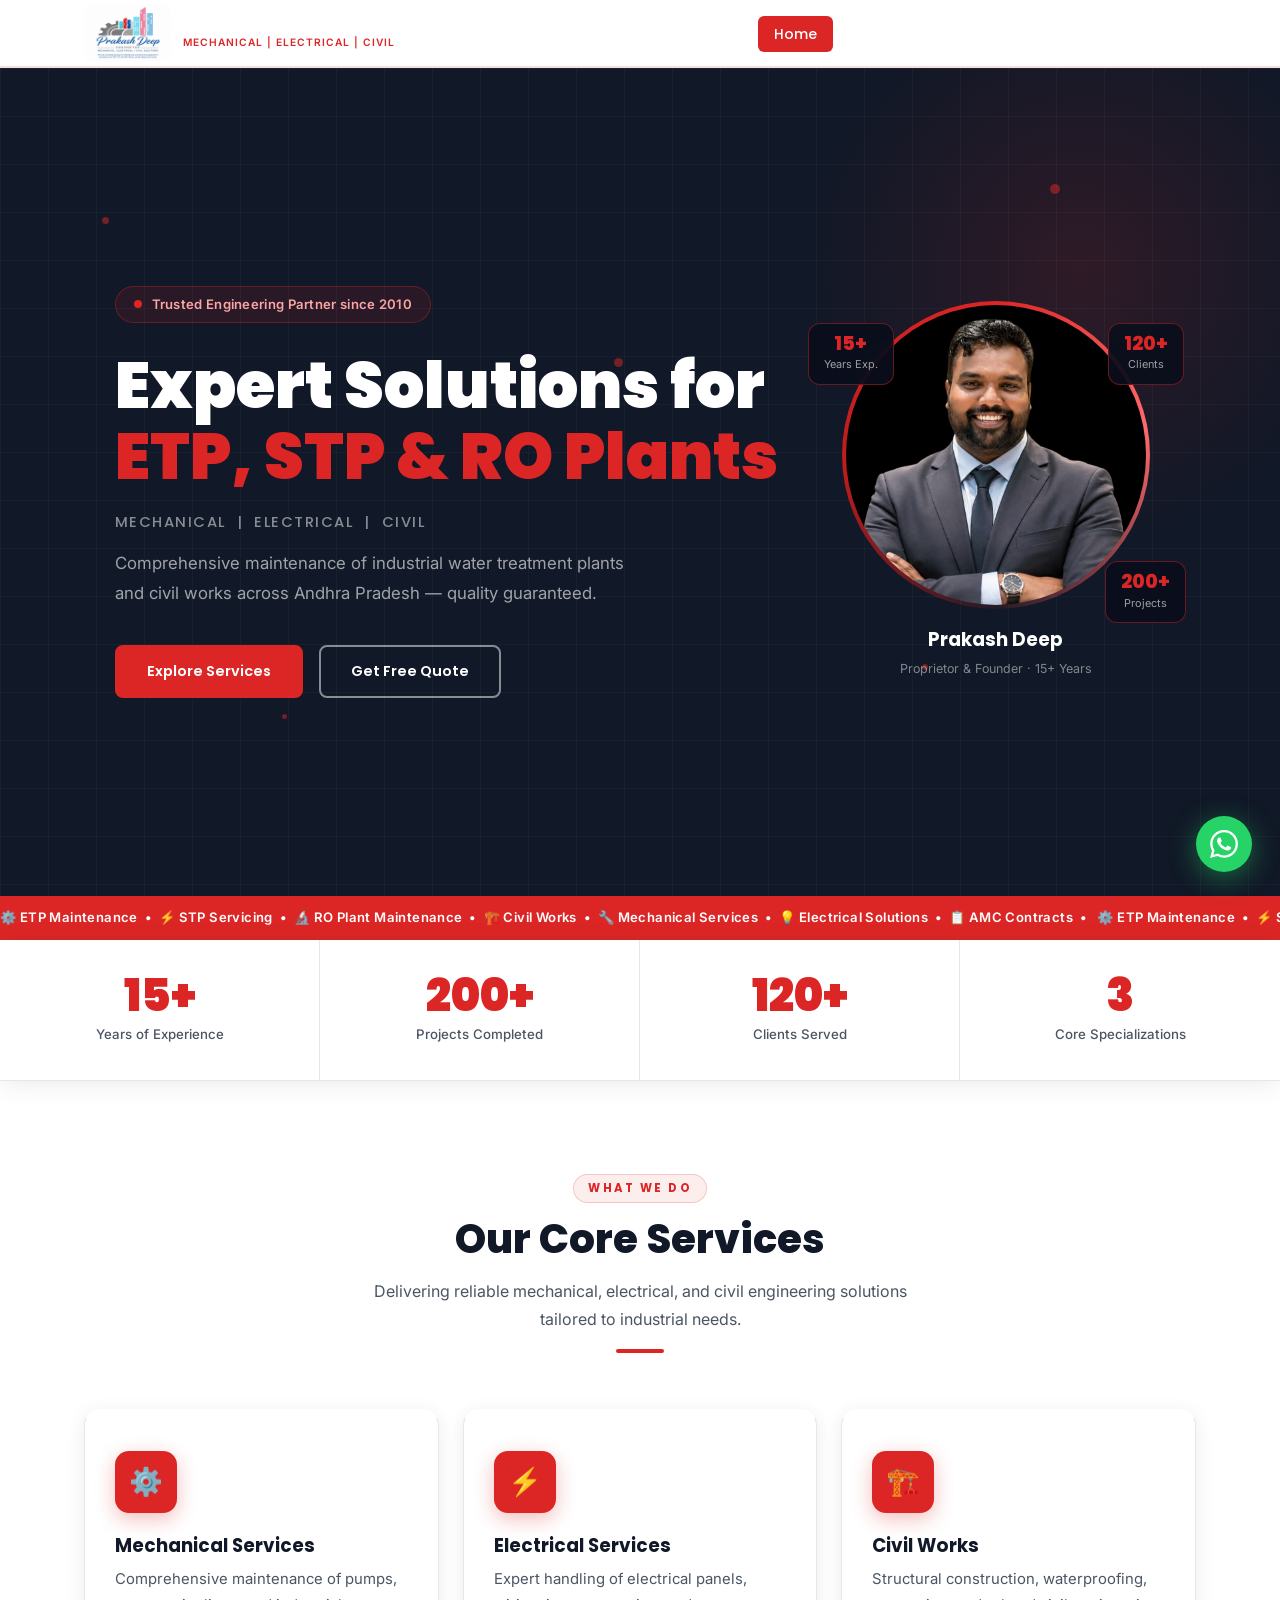
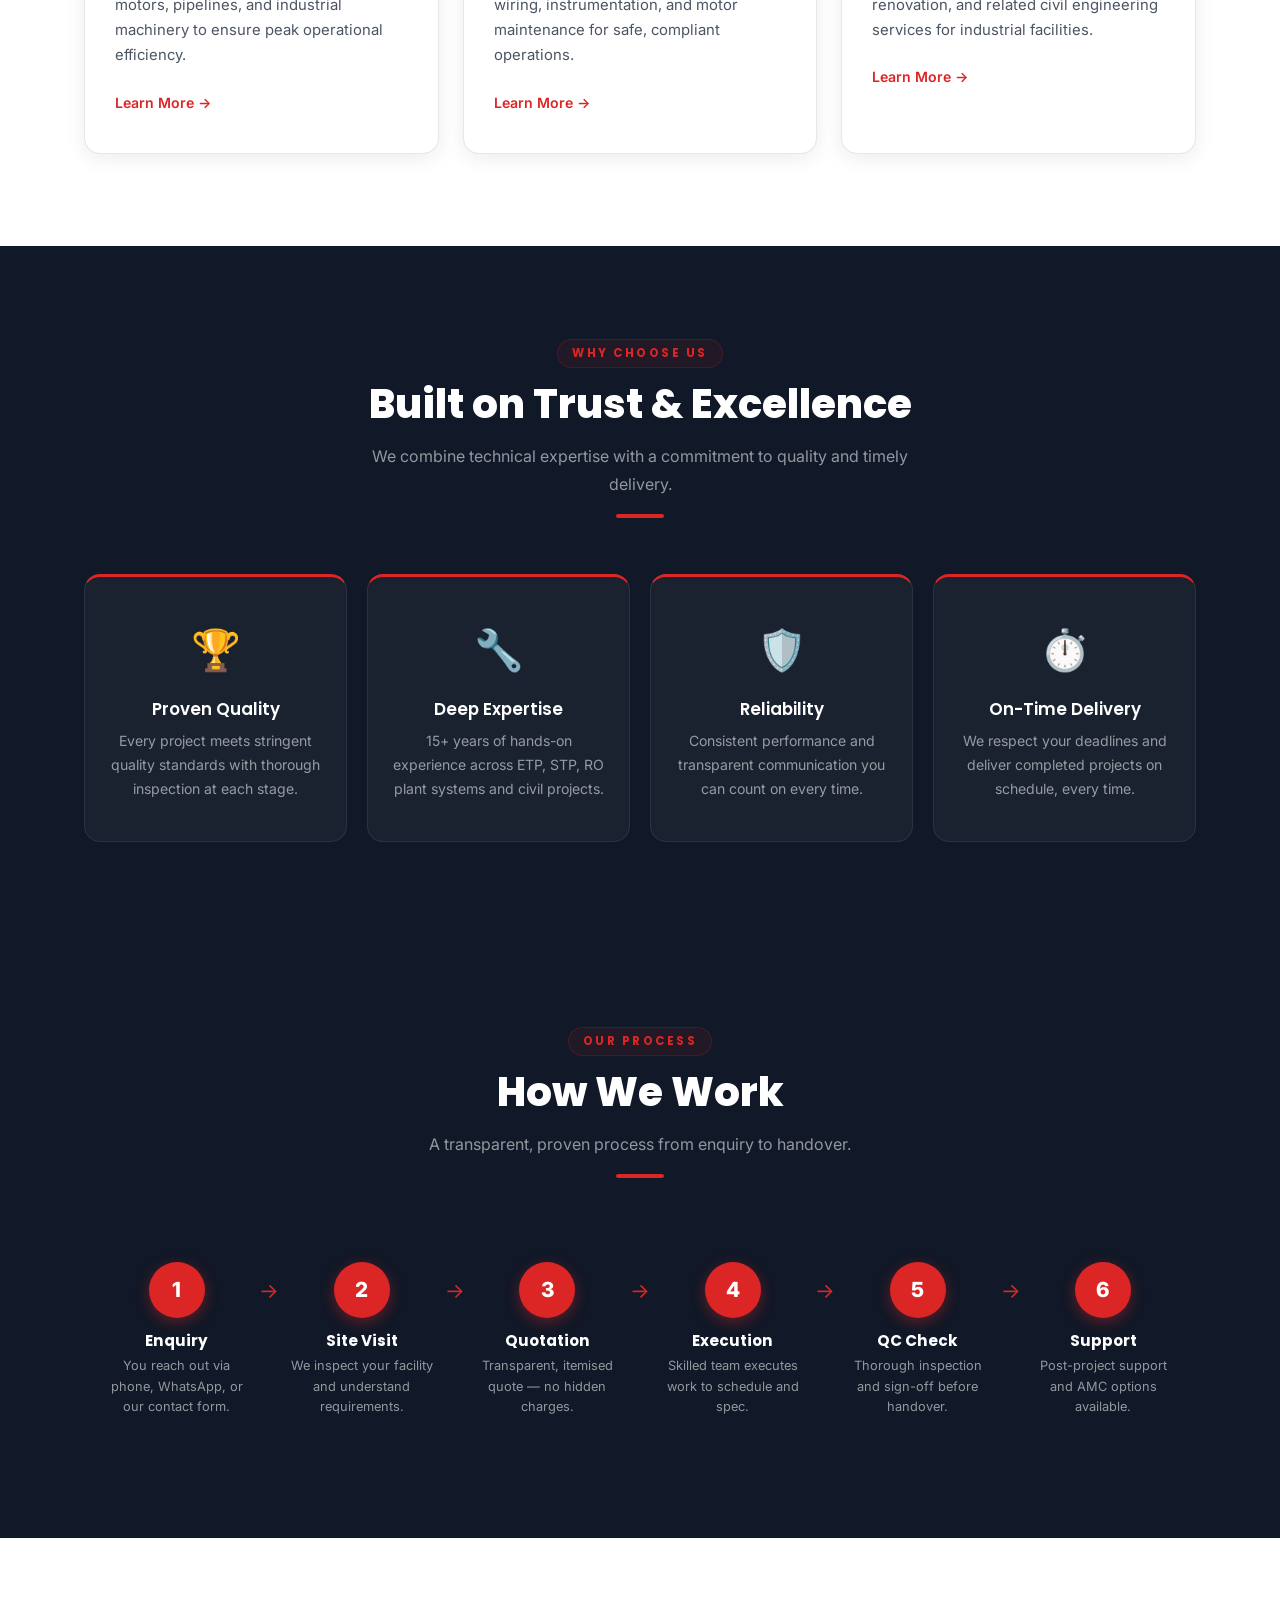
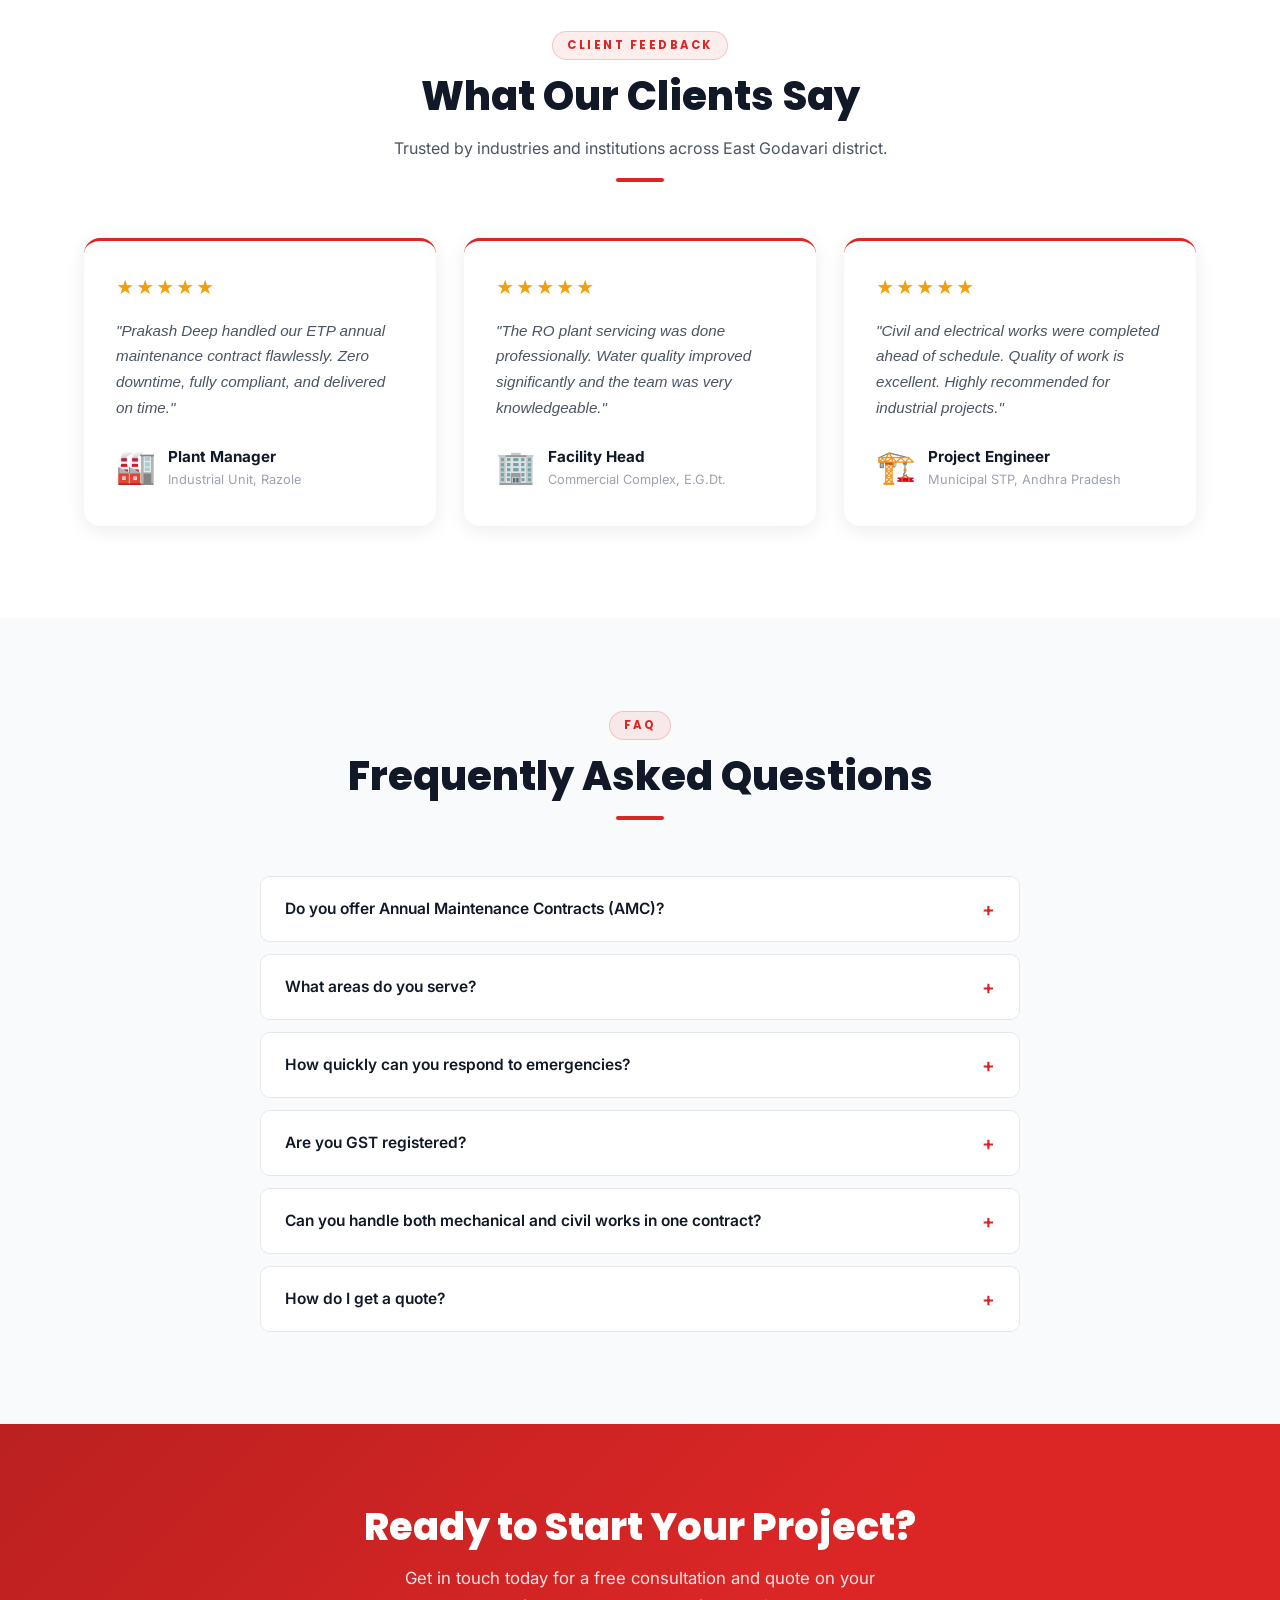
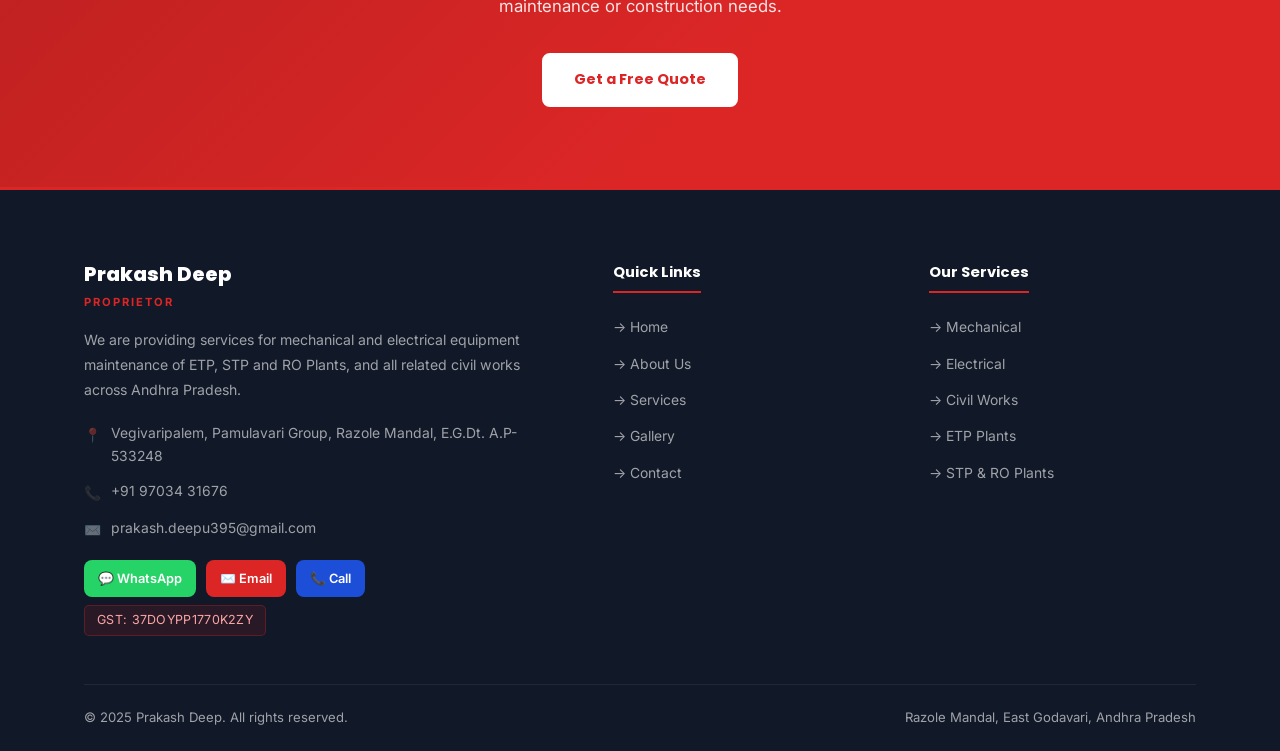
==== commit 4f161257: "Update logo to logo.jpeg and increase navbar logo size to 58px Co-Authored-By: Claude Sonnet 4.6 <no" ====
--- a/index.html
+++ b/index.html
@@ -14,7 +14,7 @@
 <nav class="navbar">
   <div class="nav-inner">
     <a href="index.html" class="nav-logo">
-      <img src="images/logo.svg" alt="Prakash Deep Logo" />
+      <img src="images/logo.jpeg" alt="Prakash Deep Logo" />
       <div class="nav-logo-text">
         <div class="brand-name">Prakash Deep</div>
         <div class="brand-tagline">Mechanical | Electrical | Civil</div>
--- a/css/style.css
+++ b/css/style.css
@@ -68,7 +68,7 @@
 }
 
 .nav-logo { display: flex; align-items: center; gap: 12px; flex-shrink: 0; }
-.nav-logo img { height: 42px; width: auto; border-radius: 6px; }
+.nav-logo img { height: 58px; width: auto; border-radius: 6px; object-fit: contain; }
 .nav-logo-text .brand-name { font-family: 'Poppins', sans-serif; font-weight: 700; font-size: 1.1rem; color: #fff; line-height: 1.1; }
 .nav-logo-text .brand-tagline { font-size: 0.64rem; color: var(--red); letter-spacing: 1px; font-weight: 600; text-transform: uppercase; }
 
